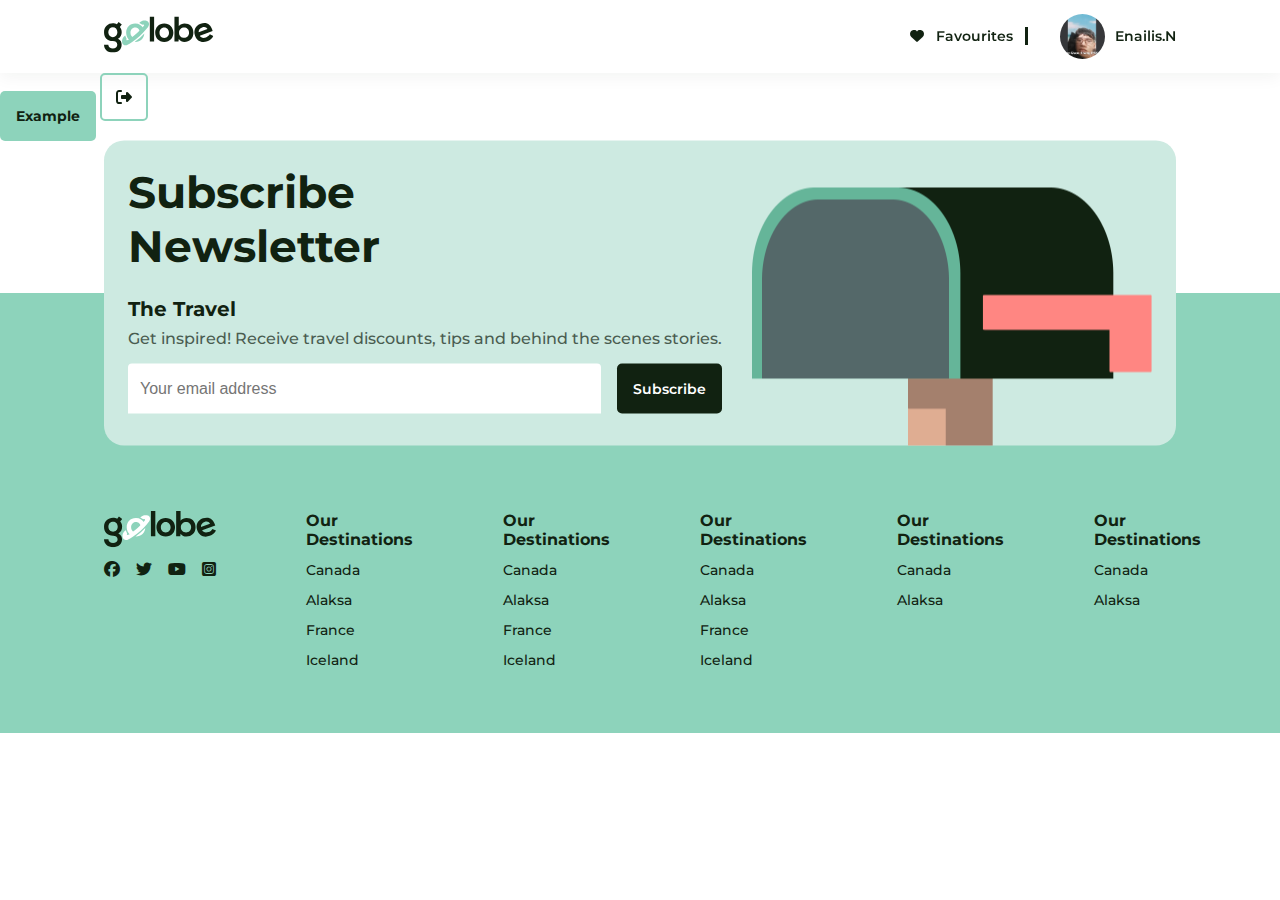
==== index.html @ 3e6125d5 "update" ====
<!DOCTYPE html>
<html lang="en">

<head>
    <meta charset="UTF-8">
    <meta http-equiv="X-UA-Compatible" content="IE=edge">
    <meta name="viewport" content="width=device-width, initial-scale=1.0">
    <title>Home page</title>
    <!-- Link font awesome -->
    <link rel="stylesheet" href="https://cdnjs.cloudflare.com/ajax/libs/font-awesome/6.4.0/css/all.min.css">
    <!-- Link css -->
    <link rel="stylesheet" href="./css/base.css">
    <!-- <link rel="stylesheet" href="./css/"> -->

</head>

<body>
    <div class="main-wrapper">
        <!-- header -->
        <header>
            <div class="logo">
                <img src="./images/header_logo.svg" alt="logo-image" class="logo-img">
            </div>
            <ul class="navbar">
                <!-- <li class="navbar-item"><a href="#" class="item-text">Login</a></li>
                <li class="navbar-item">
                    <a href="#" class="btn bg-dark text-white font-weight-600">Sign up</a>
                </li> -->

                <li class="navbar-item">
                    <a href="#" class="item-text favourite">
                        <i class="fa-solid fa-heart"></i>
                        Favourites
                    </a>
                </li>
                <li class="navbar-item user-section">
                    <img src="./images/khangne.png" alt="User-Avatar" class="user-avatar">
                    <p class="user-name">Enailis.N</p>
                    <div class="card-information bg-white">
                        <div class="user-profile">
                            <img src="./images/khangne.png" alt="user-avatar" class="user-avatar">
                            <div class="user-info">
                                <p class="name text-dark-green font-weight-600">Enailis.N</p>
                                <p class="status text-dark-green font-weight-400">Online</p>
                            </div>
                        </div>
                        <div class="card-btns">
                            <a href="#" class="item-btn text-dark-green font-weight-500">
                                <div class="btn-name">
                                    <i class="fa-solid fa-user"></i>
                                    <span>My account</span>
                                </div>
                                <i class="fa-solid fa-greater-than"></i>
                            </a>
                            <a href="#" class="item-btn text-dark-green font-weight-500">
                                <div class="btn-name">
                                    <i class="fa-solid fa-gear"></i>
                                    <span>Settings</span>
                                </div>
                                <i class="fa-solid fa-greater-than"></i>
                            </a>
                        </div>
                        <div class="card-btns">
                            <a href="#" class="item-btn text-dark-green font-weight-500">
                                <div class="btn-name">
                                    <i class="fa-solid fa-life-ring"></i>
                                    <span>Support</span>
                                </div>
                                <i class="fa-solid fa-greater-than"></i>
                            </a>
                            <a href="#" class="item-btn text-dark-green font-weight-500">
                                <div class="btn-name">
                                    <i class="fa-solid fa-right-from-bracket"></i>
                                    <span>Log out</span>
                                </div>
                                <i class="fa-solid fa-greater-than"></i>
                            </a>
                        </div>
                    </div>
                </li>
            </ul>
        </header>
        <!-- End Header -->

        <!-- Main content -->
        <div class="main-conent">
            <a href="#" class="btn text-dark-green font-weight-700 bg-primary">Example</a>
            <a href="#" class="btn-icon text-dark-green"><i class="fa-solid fa-right-from-bracket"></i></a>
        </div>
    
        <footer class="bg-primary">
            <div class="subsribe-seciton bg-light-green">
                <div class="left-content">
                    <h3 class="title font-weight-700 text-dark-green">Subscribe <br> Newsletter</h3>
                    <p class="sub-title font-weight-700 text-dark-green">The Travel</p>
                    <p class="content font-weight-500 text-dark-green">Get inspired! Receive travel discounts, tips and
                        behind the scenes stories.</p>
                    <div class="subcribe-form">
                        <input type="text" placeholder="Your email address" class="input-box">
                        <a href="#" class="btn bg-dark text-white font-weight-600">Subscribe</a>
                    </div>
                </div>
                <div class="right-content">
                    <img src="./images/footer-mailbox.png" alt="mailbox-img" class="subcribe-img">
                </div>
            </div>

            <div class="footer-content">
                <div class="footer-images">
                    <img src="./images/footer-logo.svg" alt="footer-logo" class="footer-logo">
                    <div class="footer-icons">
                        <a href="#" class="text-dark-green"><i class="fa-brands fa-facebook"></i></a>
                        <a href="#" class="text-dark-green"><i class="fa-brands fa-twitter"></i></a>
                        <a href="#" class="text-dark-green"><i class="fa-brands fa-youtube"></i></a>
                        <a href="#" class="text-dark-green"><i class="fa-brands fa-square-instagram"></i></a>
                    </div>
                </div>
                <ul class="footer-list">
                    <li class="list-title text-dark-green font-weight-700">Our Destinations</li>
                    <li><a href="#" class="text-dark-green font-weight-500">Canada</a></li>
                    <li><a href="#" class="text-dark-green font-weight-500">Alaksa</a></li>
                    <li><a href="#" class="text-dark-green font-weight-500">France</a></li>
                    <li><a href="#" class="text-dark-green font-weight-500">Iceland</a></li>
                </ul>
                <ul class="footer-list">
                    <li class="list-title text-dark-green font-weight-700">Our Destinations</li>
                    <li><a href="#" class="text-dark-green font-weight-500">Canada</a></li>
                    <li><a href="#" class="text-dark-green font-weight-500">Alaksa</a></li>
                    <li><a href="#" class="text-dark-green font-weight-500">France</a></li>
                    <li><a href="#" class="text-dark-green font-weight-500">Iceland</a></li>
                </ul>
                <ul class="footer-list">
                    <li class="list-title text-dark-green font-weight-700">Our Destinations</li>
                    <li><a href="#" class="text-dark-green font-weight-500">Canada</a></li>
                    <li><a href="#" class="text-dark-green font-weight-500">Alaksa</a></li>
                    <li><a href="#" class="text-dark-green font-weight-500">France</a></li>
                    <li><a href="#" class="text-dark-green font-weight-500">Iceland</a></li>
                </ul>
                <ul class="footer-list">
                    <li class="list-title text-dark-green font-weight-700">Our Destinations</li>
                    <li><a href="#" class="text-dark-green font-weight-500">Canada</a></li>
                    <li><a href="#" class="text-dark-green font-weight-500">Alaksa</a></li>
                </ul>
                <ul class="footer-list">
                    <li class="list-title text-dark-green font-weight-700">Our Destinations</li>
                    <li><a href="#" class="text-dark-green font-weight-500">Canada</a></li>
                    <li><a href="#" class="text-dark-green font-weight-500">Alaksa</a></li>
                </ul>
            </div>
        </footer>
    </div>
</body>

</html>
---- css/base.css ----
@import url('https://fonts.googleapis.com/css2?family=Montserrat:wght@400;500;600;700&display=swap');

:root {
    --dark-green: #112211;
    --black-color: #000000;
    --primary-color: #8DD3BB;
    --light-green: #CDEAE1;
    --white-color: #ffffff;
    --dark-color: #1C1B1F;

}

* {
    margin: 0;
    padding: 0;
    box-sizing: inherit;
    text-decoration: none;
    list-style: none;
}

html {
    font-family: 'Montserrat', sans-serif;
    box-sizing: border-box;
    scroll-behavior: smooth;
}

.text-white {
    color: var(--white-color) !important;
}

.text-dark-green {
    color: var(--dark-green) !important;
}

.text-black {
    color: var(--black-color) !important;
}

.font-weight-700 {
    font-weight: 700;
}

.font-weight-600 {
    font-weight: 600;
}

.font-weight-500 {
    font-weight: 500;
}

.font-weight-400 {
    font-weight: 400;
}

.bg-primary {
    background-color: var(--primary-color);
}

.bg-dark {
    background-color: var(--dark-green);
}

.bg-white {
    background-color: var(--white-color);
}

.bg-light-green {
    background-color: var(--light-green);
}

.btn {
    padding: 16px 16px;
    border-radius: 5px;
    display: inline-block;
    font-size: 14px;
}

.btn-icon {
    display: inline-block;
    width: 48px;
    height: 48px;
    position: relative;
    border: 2px solid var(--primary-color);
    border-radius: 5px;
}

.btn-icon > i {
    position: absolute;
    top: 50%;
    left: 50%;
    transform: translate(-50%, -50%);
}

.btn-icon:hover,
.btn:hover {
    opacity: 0.6;
    cursor: pointer;
}


/* nhớ xóa cái này */
.main-conent {
    margin-top: 73px;
}




/* header */
header {
    position: fixed;
    top: 0;
    left: 0;
    right: 0;
    padding: 0px 104px;
    display: flex;
    flex-direction: row;
    justify-content: space-between;
    align-items: center;
    box-shadow: 0px 4px 16px rgba(17, 34, 17, 0.05);
    background-color: var(--white-color);
}

header .logo-img {
    width: 110px;
    padding: 16px 0;
}

header .navbar {
    display: flex;
    flex-direction: row;
    align-self: stretch;
    align-items: center;
    gap: 32px;
}

header .navbar .navbar-item {
    align-self: stretch;
    display: flex;
    align-items: center;
    cursor: pointer;
}

header .navbar .navbar-item .user-name,
header .navbar .navbar-item .item-text {
    font-size: 14px;
    font-weight: 600;
    color: var(--dark-green);
    display: block;
}

header .navbar .navbar-item .user-name,
header .navbar .navbar-item .item-text {
    position: relative;
}

header .navbar .user-section .user-name::after,
header .navbar-item .item-text::after {
    content: "";
    display: block;
    position: absolute;
    top: 250%;
    left: 0;
    width: 0;
    height: 3px;
    background-color: var(--primary-color);
    transition: all 0.3s;
}

header .user-section:hover .user-name::after,
header .navbar-item:hover .item-text::after {
    width: 100%;
}

header .navbar-item .favourite>i {
    font-size: 14px;
    margin-right: 8px;
}

header .navbar-item .favourite {
    border-right: 3px solid var(--dark-green);
    padding-right: 12px;
}

header .navbar .user-section {
    display: flex;
    align-items: center;
    position: relative;
}

header .navbar-item .user-avatar {
    width: 45px;
    height: 45px;
    border-radius: 50%;
    object-fit: cover;
    display: inline-block;
    margin-right: 10px;
}

header .navbar .user-section:hover .card-information {
    visibility: visible;
    top: 74px;
}

header .navbar .user-section .card-information {
    padding: 32px;
    position: absolute;
    top: 83px;
    left: -200px;
    box-shadow: 10px 10px 10px rgba(0, 0, 0, 0.1);
    border-radius: 12px;
    width: 329px;
    transition: all 0.3s;
    visibility: hidden;
}

header .navbar .card-information .user-profile {
    display: flex;
    flex-direction: row;
    align-items: center;
    gap: 16px;
}

.navbar .card-information .user-profile .user-avatar {
    width: 64px;
    height: 64px;
    border-radius: 50%;
}

.navbar .card-information .user-profile .user-info .name {
    font-size: 16px;
}

.navbar .card-information .user-profile .user-info .status {
    font-size: 14px;
    margin-top: 4px;
    opacity: 0.75;
}

header .navbar .card-information .card-btns {
    border-top: 0.5px solid #ddd;
    display: flex;
    flex-direction: column;
    padding-top: 24px;
    margin-top: 24px;
}

header .navbar .card-information .card-btns .item-btn {
    font-size: 14px;
    display: flex;
    flex-direction: row;
    justify-content: space-between;
    align-items: center;
    gap: 20px;
}

.navbar .card-information .card-btns .item-btn:hover {
    color: var(--primary-color) !important;
}

.navbar .card-information .card-btns .item-btn:hover>i {
    transform: translateX(3px);
}

.navbar .card-information .card-btns .item-btn .btn-name {
    display: flex;
    gap: 8px;
    align-items: center;
}

.navbar .card-information .card-btns .item-btn:not(:first-child) {
    margin-top: 20px;
}


/* footer */
footer {
    padding: 218px 104px 64px;
    position: relative;
    margin-top: 152px;
}

footer .subsribe-seciton {
    position: absolute;
    display: flex;
    flex-direction: row;
    height: 305px;
    border-radius: 20px;
    padding: 0 24px;
    justify-content: space-between;
    width: calc(100% - 208px);
    top: 0;
    transform: translateY(-50%);
}

footer .subsribe-seciton .left-content {
    padding: 24px 0;
}

footer .subsribe-seciton .left-content .title {
    font-size: 44px;
}

footer .subsribe-seciton .left-content .sub-title {
    font-size: 20px;
    margin-top: 24px;
    margin-bottom: 8px;
}

footer .subsribe-seciton .left-content .content {
    font-size: 16px;
    opacity: 0.7;
    margin-bottom: 16px;
}

footer .subsribe-seciton .subcribe-form {
    display: flex;
    flex-direction: row;
    gap: 16px;
}

footer .subsribe-seciton .subcribe-form .input-box {
    padding: 8px 12px;
    font-size: 16px;
    color: var(--dark-color);
    width: 100%;
    border: none;
    border-radius: 4px 4px 0px 0px;
}

footer .subsribe-seciton .subcribe-form .input-box:focus {
    outline: 3px solid var(--primary-color);
}

footer .subsribe-seciton .subcribe-img {
    width: 400px;
}

footer .footer-content {
    display: flex;
    flex-direction: row;
    gap: 90px;
}

footer .footer-content .footer-logo {
    width: 100%;
}

footer .footer-content .footer-icons {
    display: flex;
    margin-top: 8px;
    gap: 16px;
    cursor: pointer;
}

footer .footer-content .footer-list .title {
    font-size: 16px;
    margin-bottom: 16px;
}

footer .footer-content .footer-list li:not(:first-child) {
    font-size: 14px;
    margin-top: 12px;
}

footer .footer-content .footer-list li a:hover {
    text-decoration: underline;
}
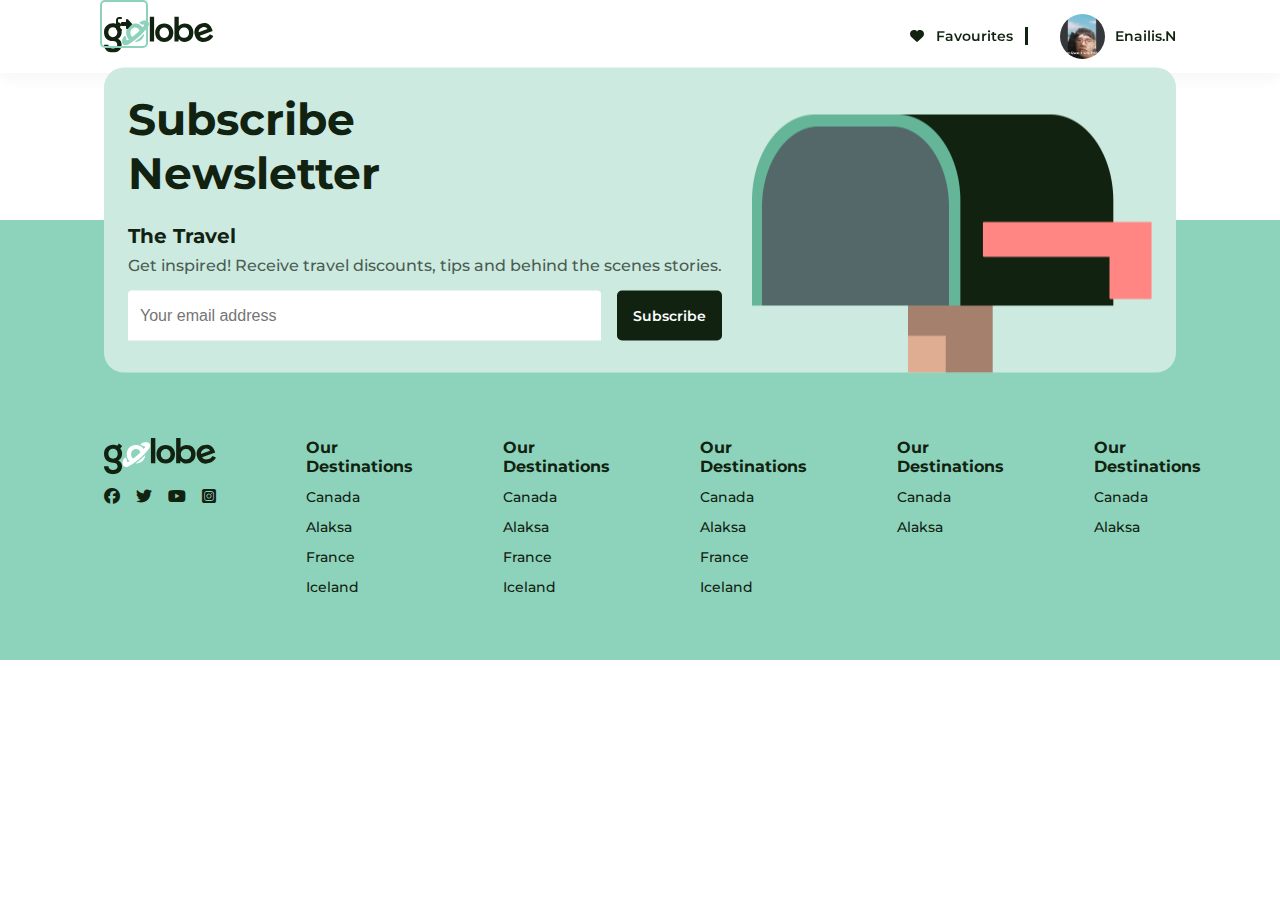
==== commit 7c234227: "Update index.html" ====
--- a/index.html
+++ b/index.html
@@ -83,7 +83,7 @@
         <!-- End Header -->
 
         <!-- Main content -->
-        <div class="main-conent">
+        <div class="main-content">
             <a href="#" class="btn text-dark-green font-weight-700 bg-primary">Example</a>
             <a href="#" class="btn-icon text-dark-green"><i class="fa-solid fa-right-from-bracket"></i></a>
         </div>
@@ -151,4 +151,4 @@
     </div>
 </body>
 
-</html>+</html>
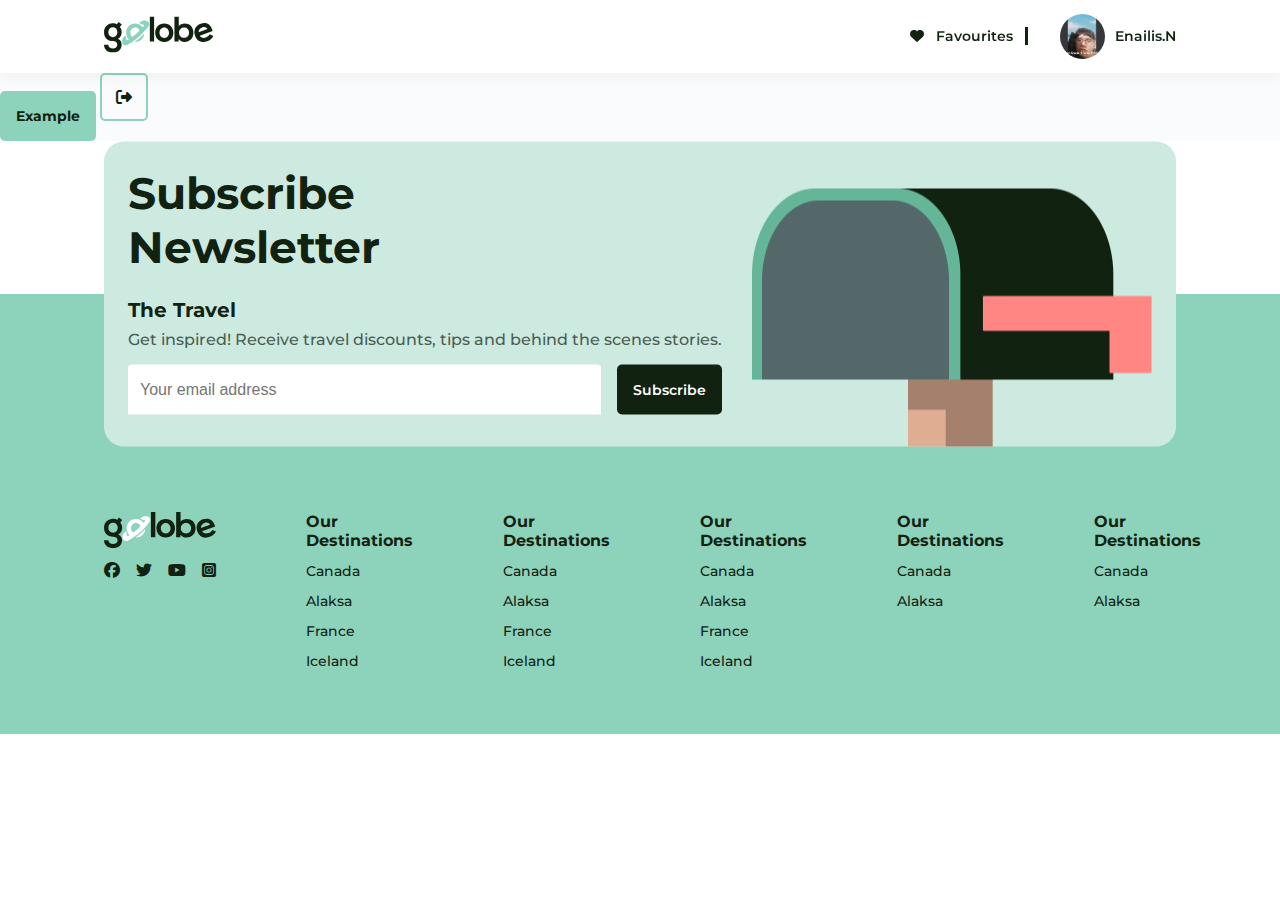
==== commit c2ff0773: "upfate color" ====
--- a/index.html
+++ b/index.html
@@ -83,7 +83,7 @@
         <!-- End Header -->
 
         <!-- Main content -->
-        <div class="main-content">
+        <div class="main-content bg-main">
             <a href="#" class="btn text-dark-green font-weight-700 bg-primary">Example</a>
             <a href="#" class="btn-icon text-dark-green"><i class="fa-solid fa-right-from-bracket"></i></a>
         </div>
--- a/css/base.css
+++ b/css/base.css
@@ -7,7 +7,7 @@
     --light-green: #CDEAE1;
     --white-color: #ffffff;
     --dark-color: #1C1B1F;
-
+    --light-color:#FAFBFC;
 }
 
 * {
@@ -66,6 +66,10 @@
 
 .bg-light-green {
     background-color: var(--light-green);
+}
+
+.bg-main {
+    background-color: var(--light-color);
 }
 
 .btn {
@@ -99,7 +103,7 @@
 
 
 /* nhớ xóa cái này */
-.main-conent {
+.main-content {
     margin-top: 73px;
 }
 
@@ -119,6 +123,7 @@
     align-items: center;
     box-shadow: 0px 4px 16px rgba(17, 34, 17, 0.05);
     background-color: var(--white-color);
+    z-index:9;
 }
 
 header .logo-img {
@@ -277,7 +282,7 @@
 footer {
     padding: 218px 104px 64px;
     position: relative;
-    margin-top: 152px;
+    margin-top: 153px;
 }
 
 footer .subsribe-seciton {
@@ -365,4 +370,4 @@
 
 footer .footer-content .footer-list li a:hover {
     text-decoration: underline;
-}+}
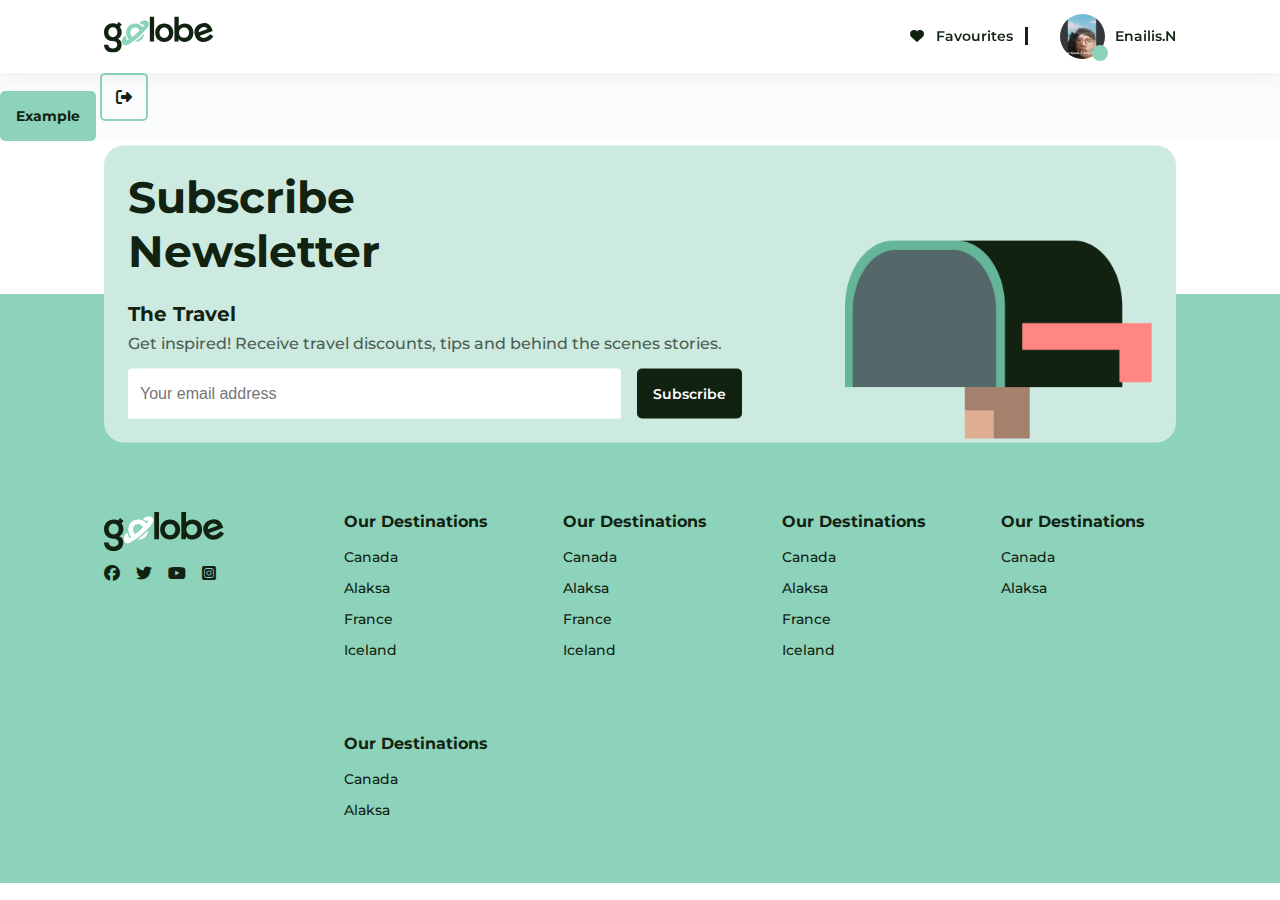
==== commit fea13580: "update header & footer" ====
--- a/index.html
+++ b/index.html
@@ -34,6 +34,7 @@
                     </a>
                 </li>
                 <li class="navbar-item user-section">
+                    <div class="active-status"></div>
                     <img src="./images/khangne.png" alt="User-Avatar" class="user-avatar">
                     <p class="user-name">Enailis.N</p>
                     <div class="card-information bg-white">
@@ -79,6 +80,53 @@
                     </div>
                 </li>
             </ul>
+            <div class="icon-menu">
+                <i class="fa-solid fa-bars"></i>
+            </div>
+            <div class="menu-mobile">
+                <div class="content-wrapper bg-main">
+                    <div class="user-profile">
+                        <div class="user-status"></div>
+                        <img src="./images/khangne.png" alt="user-avatar" class="user-avatar">
+                        <div class="user-info">
+                            <p class="name text-dark-green font-weight-600">Enailis.N</p>
+                            <p class="status text-dark-green font-weight-400">Online</p>
+                        </div>
+                    </div>
+                    <div class="card-btns">
+                        <a href="#" class="item-btn text-dark-green font-weight-500">
+                            <div class="btn-name">
+                                <i class="fa-solid fa-user"></i>
+                                <span>My account</span>
+                            </div>
+                            <i class="fa-solid fa-greater-than"></i>
+                        </a>
+                        <a href="#" class="item-btn text-dark-green font-weight-500">
+                            <div class="btn-name">
+                                <i class="fa-solid fa-gear"></i>
+                                <span>Settings</span>
+                            </div>
+                            <i class="fa-solid fa-greater-than"></i>
+                        </a>
+                    </div>
+                    <div class="card-btns">
+                        <a href="#" class="item-btn text-dark-green font-weight-500">
+                            <div class="btn-name">
+                                <i class="fa-solid fa-life-ring"></i>
+                                <span>Support</span>
+                            </div>
+                            <i class="fa-solid fa-greater-than"></i>
+                        </a>
+                        <a href="#" class="item-btn text-dark-green font-weight-500">
+                            <div class="btn-name">
+                                <i class="fa-solid fa-right-from-bracket"></i>
+                                <span>Log out</span>
+                            </div>
+                            <i class="fa-solid fa-greater-than"></i>
+                        </a>
+                    </div>
+                </div>
+            </div>
         </header>
         <!-- End Header -->
 
@@ -115,40 +163,43 @@
                         <a href="#" class="text-dark-green"><i class="fa-brands fa-square-instagram"></i></a>
                     </div>
                 </div>
-                <ul class="footer-list">
-                    <li class="list-title text-dark-green font-weight-700">Our Destinations</li>
-                    <li><a href="#" class="text-dark-green font-weight-500">Canada</a></li>
-                    <li><a href="#" class="text-dark-green font-weight-500">Alaksa</a></li>
-                    <li><a href="#" class="text-dark-green font-weight-500">France</a></li>
-                    <li><a href="#" class="text-dark-green font-weight-500">Iceland</a></li>
-                </ul>
-                <ul class="footer-list">
-                    <li class="list-title text-dark-green font-weight-700">Our Destinations</li>
-                    <li><a href="#" class="text-dark-green font-weight-500">Canada</a></li>
-                    <li><a href="#" class="text-dark-green font-weight-500">Alaksa</a></li>
-                    <li><a href="#" class="text-dark-green font-weight-500">France</a></li>
-                    <li><a href="#" class="text-dark-green font-weight-500">Iceland</a></li>
-                </ul>
-                <ul class="footer-list">
-                    <li class="list-title text-dark-green font-weight-700">Our Destinations</li>
-                    <li><a href="#" class="text-dark-green font-weight-500">Canada</a></li>
-                    <li><a href="#" class="text-dark-green font-weight-500">Alaksa</a></li>
-                    <li><a href="#" class="text-dark-green font-weight-500">France</a></li>
-                    <li><a href="#" class="text-dark-green font-weight-500">Iceland</a></li>
-                </ul>
-                <ul class="footer-list">
-                    <li class="list-title text-dark-green font-weight-700">Our Destinations</li>
-                    <li><a href="#" class="text-dark-green font-weight-500">Canada</a></li>
-                    <li><a href="#" class="text-dark-green font-weight-500">Alaksa</a></li>
-                </ul>
-                <ul class="footer-list">
-                    <li class="list-title text-dark-green font-weight-700">Our Destinations</li>
-                    <li><a href="#" class="text-dark-green font-weight-500">Canada</a></li>
-                    <li><a href="#" class="text-dark-green font-weight-500">Alaksa</a></li>
-                </ul>
+                <div class="footer-link">
+                    <ul class="footer-list">
+                        <li class="list-title text-dark-green font-weight-700">Our Destinations</li>
+                        <li><a href="#" class="text-dark-green font-weight-500">Canada</a></li>
+                        <li><a href="#" class="text-dark-green font-weight-500">Alaksa</a></li>
+                        <li><a href="#" class="text-dark-green font-weight-500">France</a></li>
+                        <li><a href="#" class="text-dark-green font-weight-500">Iceland</a></li>
+                    </ul>
+                    <ul class="footer-list">
+                        <li class="list-title text-dark-green font-weight-700">Our Destinations</li>
+                        <li><a href="#" class="text-dark-green font-weight-500">Canada</a></li>
+                        <li><a href="#" class="text-dark-green font-weight-500">Alaksa</a></li>
+                        <li><a href="#" class="text-dark-green font-weight-500">France</a></li>
+                        <li><a href="#" class="text-dark-green font-weight-500">Iceland</a></li>
+                    </ul>
+                    <ul class="footer-list">
+                        <li class="list-title text-dark-green font-weight-700">Our Destinations</li>
+                        <li><a href="#" class="text-dark-green font-weight-500">Canada</a></li>
+                        <li><a href="#" class="text-dark-green font-weight-500">Alaksa</a></li>
+                        <li><a href="#" class="text-dark-green font-weight-500">France</a></li>
+                        <li><a href="#" class="text-dark-green font-weight-500">Iceland</a></li>
+                    </ul>
+                    <ul class="footer-list">
+                        <li class="list-title text-dark-green font-weight-700">Our Destinations</li>
+                        <li><a href="#" class="text-dark-green font-weight-500">Canada</a></li>
+                        <li><a href="#" class="text-dark-green font-weight-500">Alaksa</a></li>
+                    </ul>
+                    <ul class="footer-list">
+                        <li class="list-title text-dark-green font-weight-700">Our Destinations</li>
+                        <li><a href="#" class="text-dark-green font-weight-500">Canada</a></li>
+                        <li><a href="#" class="text-dark-green font-weight-500">Alaksa</a></li>
+                    </ul>
+                </div>
             </div>
         </footer>
     </div>
+
+    <script src="./js/main.js"></script>
 </body>
-
 </html>
--- a/css/base.css
+++ b/css/base.css
@@ -1,4 +1,6 @@
 @import url('https://fonts.googleapis.com/css2?family=Montserrat:wght@400;500;600;700&display=swap');
+@import url(./header.css);
+@import url(./footer.css);
 
 :root {
     --dark-green: #112211;
@@ -77,6 +79,7 @@
     border-radius: 5px;
     display: inline-block;
     font-size: 14px;
+    text-align: center;
 }
 
 .btn-icon {
@@ -106,268 +109,3 @@
 .main-content {
     margin-top: 73px;
 }
-
-
-
-
-/* header */
-header {
-    position: fixed;
-    top: 0;
-    left: 0;
-    right: 0;
-    padding: 0px 104px;
-    display: flex;
-    flex-direction: row;
-    justify-content: space-between;
-    align-items: center;
-    box-shadow: 0px 4px 16px rgba(17, 34, 17, 0.05);
-    background-color: var(--white-color);
-    z-index:9;
-}
-
-header .logo-img {
-    width: 110px;
-    padding: 16px 0;
-}
-
-header .navbar {
-    display: flex;
-    flex-direction: row;
-    align-self: stretch;
-    align-items: center;
-    gap: 32px;
-}
-
-header .navbar .navbar-item {
-    align-self: stretch;
-    display: flex;
-    align-items: center;
-    cursor: pointer;
-}
-
-header .navbar .navbar-item .user-name,
-header .navbar .navbar-item .item-text {
-    font-size: 14px;
-    font-weight: 600;
-    color: var(--dark-green);
-    display: block;
-}
-
-header .navbar .navbar-item .user-name,
-header .navbar .navbar-item .item-text {
-    position: relative;
-}
-
-header .navbar .user-section .user-name::after,
-header .navbar-item .item-text::after {
-    content: "";
-    display: block;
-    position: absolute;
-    top: 250%;
-    left: 0;
-    width: 0;
-    height: 3px;
-    background-color: var(--primary-color);
-    transition: all 0.3s;
-}
-
-header .user-section:hover .user-name::after,
-header .navbar-item:hover .item-text::after {
-    width: 100%;
-}
-
-header .navbar-item .favourite>i {
-    font-size: 14px;
-    margin-right: 8px;
-}
-
-header .navbar-item .favourite {
-    border-right: 3px solid var(--dark-green);
-    padding-right: 12px;
-}
-
-header .navbar .user-section {
-    display: flex;
-    align-items: center;
-    position: relative;
-}
-
-header .navbar-item .user-avatar {
-    width: 45px;
-    height: 45px;
-    border-radius: 50%;
-    object-fit: cover;
-    display: inline-block;
-    margin-right: 10px;
-}
-
-header .navbar .user-section:hover .card-information {
-    visibility: visible;
-    top: 74px;
-}
-
-header .navbar .user-section .card-information {
-    padding: 32px;
-    position: absolute;
-    top: 83px;
-    left: -200px;
-    box-shadow: 10px 10px 10px rgba(0, 0, 0, 0.1);
-    border-radius: 12px;
-    width: 329px;
-    transition: all 0.3s;
-    visibility: hidden;
-}
-
-header .navbar .card-information .user-profile {
-    display: flex;
-    flex-direction: row;
-    align-items: center;
-    gap: 16px;
-}
-
-.navbar .card-information .user-profile .user-avatar {
-    width: 64px;
-    height: 64px;
-    border-radius: 50%;
-}
-
-.navbar .card-information .user-profile .user-info .name {
-    font-size: 16px;
-}
-
-.navbar .card-information .user-profile .user-info .status {
-    font-size: 14px;
-    margin-top: 4px;
-    opacity: 0.75;
-}
-
-header .navbar .card-information .card-btns {
-    border-top: 0.5px solid #ddd;
-    display: flex;
-    flex-direction: column;
-    padding-top: 24px;
-    margin-top: 24px;
-}
-
-header .navbar .card-information .card-btns .item-btn {
-    font-size: 14px;
-    display: flex;
-    flex-direction: row;
-    justify-content: space-between;
-    align-items: center;
-    gap: 20px;
-}
-
-.navbar .card-information .card-btns .item-btn:hover {
-    color: var(--primary-color) !important;
-}
-
-.navbar .card-information .card-btns .item-btn:hover>i {
-    transform: translateX(3px);
-}
-
-.navbar .card-information .card-btns .item-btn .btn-name {
-    display: flex;
-    gap: 8px;
-    align-items: center;
-}
-
-.navbar .card-information .card-btns .item-btn:not(:first-child) {
-    margin-top: 20px;
-}
-
-
-/* footer */
-footer {
-    padding: 218px 104px 64px;
-    position: relative;
-    margin-top: 153px;
-}
-
-footer .subsribe-seciton {
-    position: absolute;
-    display: flex;
-    flex-direction: row;
-    height: 305px;
-    border-radius: 20px;
-    padding: 0 24px;
-    justify-content: space-between;
-    width: calc(100% - 208px);
-    top: 0;
-    transform: translateY(-50%);
-}
-
-footer .subsribe-seciton .left-content {
-    padding: 24px 0;
-}
-
-footer .subsribe-seciton .left-content .title {
-    font-size: 44px;
-}
-
-footer .subsribe-seciton .left-content .sub-title {
-    font-size: 20px;
-    margin-top: 24px;
-    margin-bottom: 8px;
-}
-
-footer .subsribe-seciton .left-content .content {
-    font-size: 16px;
-    opacity: 0.7;
-    margin-bottom: 16px;
-}
-
-footer .subsribe-seciton .subcribe-form {
-    display: flex;
-    flex-direction: row;
-    gap: 16px;
-}
-
-footer .subsribe-seciton .subcribe-form .input-box {
-    padding: 8px 12px;
-    font-size: 16px;
-    color: var(--dark-color);
-    width: 100%;
-    border: none;
-    border-radius: 4px 4px 0px 0px;
-}
-
-footer .subsribe-seciton .subcribe-form .input-box:focus {
-    outline: 3px solid var(--primary-color);
-}
-
-footer .subsribe-seciton .subcribe-img {
-    width: 400px;
-}
-
-footer .footer-content {
-    display: flex;
-    flex-direction: row;
-    gap: 90px;
-}
-
-footer .footer-content .footer-logo {
-    width: 100%;
-}
-
-footer .footer-content .footer-icons {
-    display: flex;
-    margin-top: 8px;
-    gap: 16px;
-    cursor: pointer;
-}
-
-footer .footer-content .footer-list .title {
-    font-size: 16px;
-    margin-bottom: 16px;
-}
-
-footer .footer-content .footer-list li:not(:first-child) {
-    font-size: 14px;
-    margin-top: 12px;
-}
-
-footer .footer-content .footer-list li a:hover {
-    text-decoration: underline;
-}
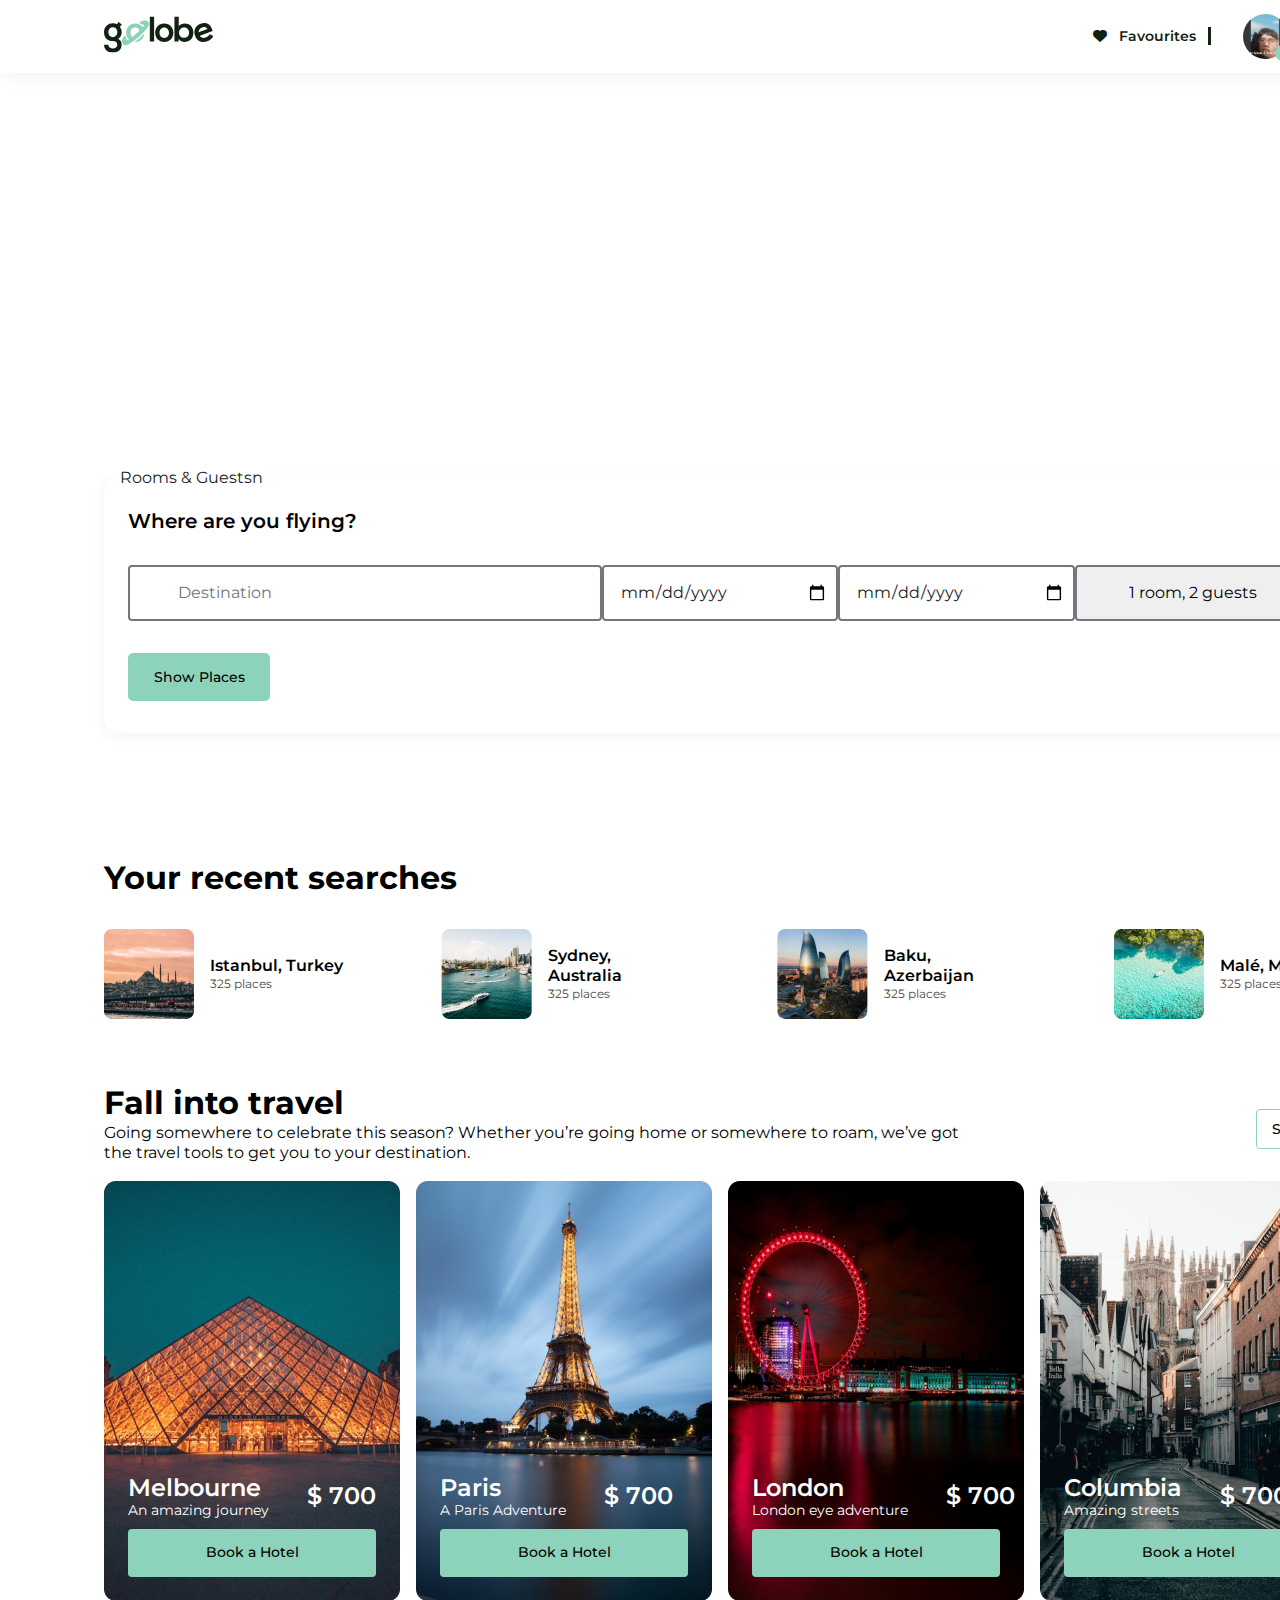
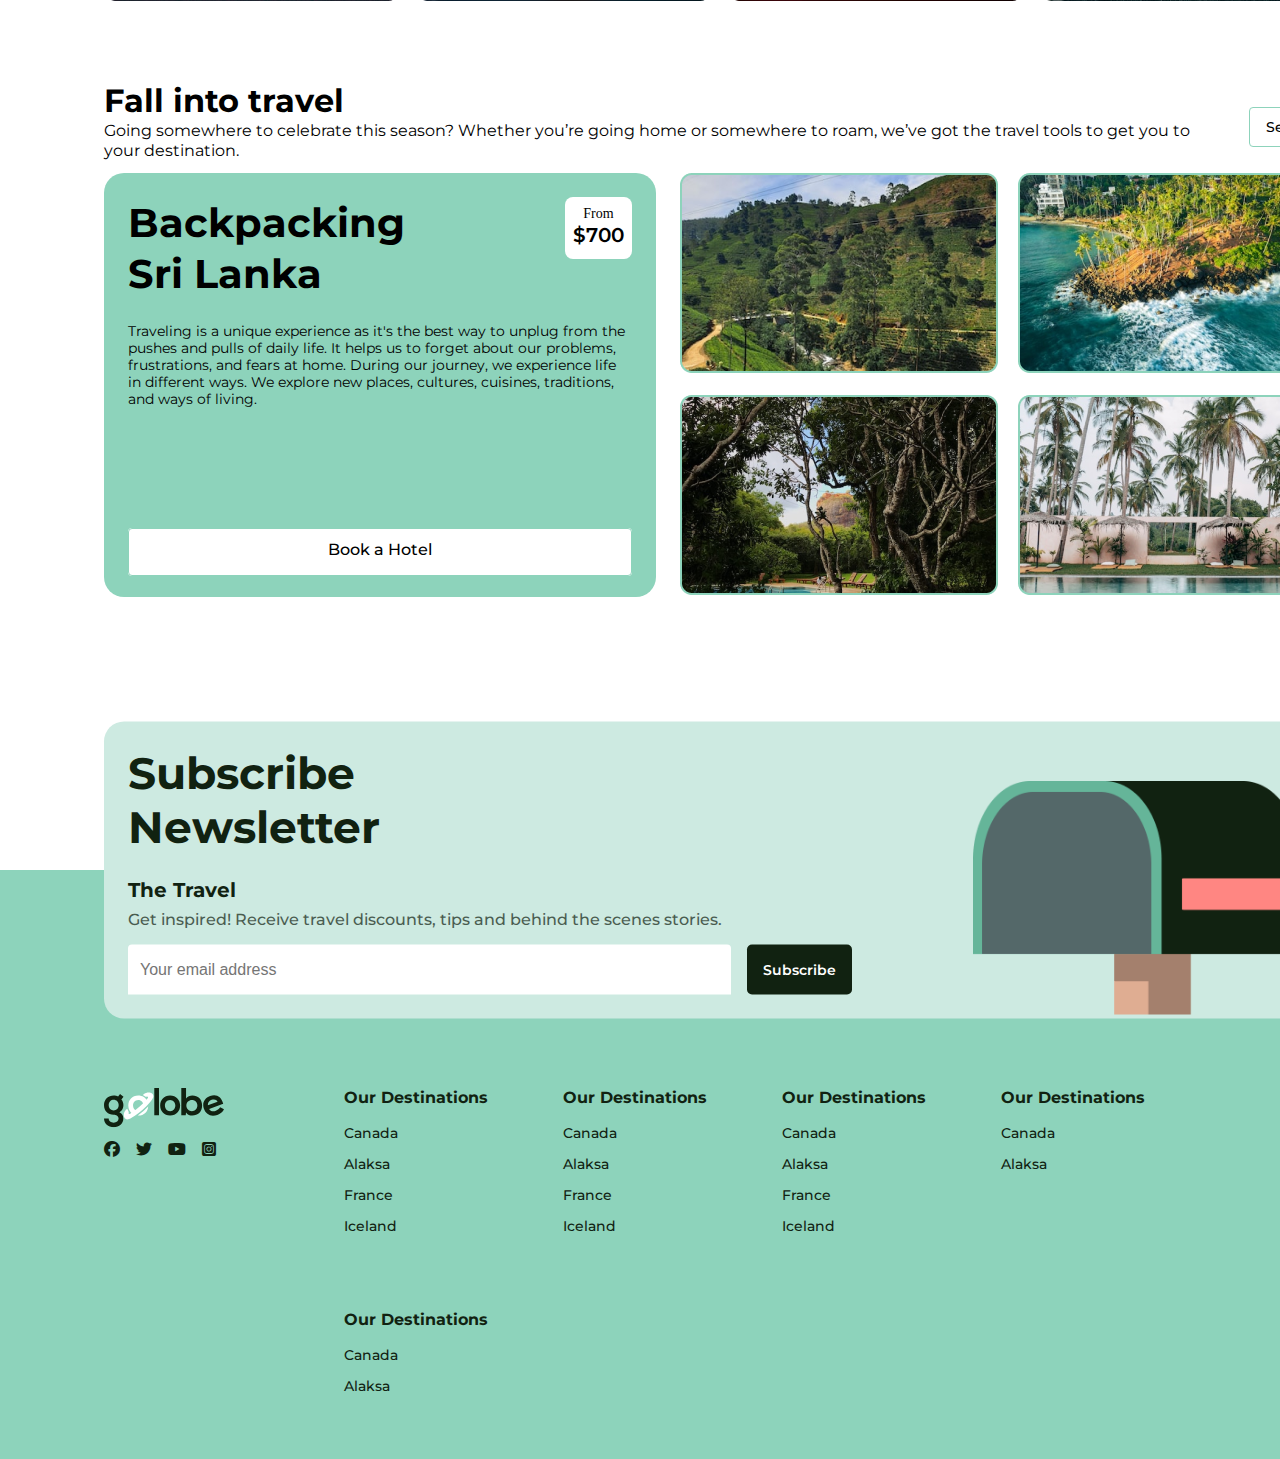
==== commit 04433238: "push_nhe" ====
--- a/index.html
+++ b/index.html
@@ -10,6 +10,7 @@
     <link rel="stylesheet" href="https://cdnjs.cloudflare.com/ajax/libs/font-awesome/6.4.0/css/all.min.css">
     <!-- Link css -->
     <link rel="stylesheet" href="./css/base.css">
+    <link rel="stylesheet" href="./css/home.css">
     <!-- <link rel="stylesheet" href="./css/"> -->
 
 </head>
@@ -22,10 +23,6 @@
                 <img src="./images/header_logo.svg" alt="logo-image" class="logo-img">
             </div>
             <ul class="navbar">
-                <!-- <li class="navbar-item"><a href="#" class="item-text">Login</a></li>
-                <li class="navbar-item">
-                    <a href="#" class="btn bg-dark text-white font-weight-600">Sign up</a>
-                </li> -->
 
                 <li class="navbar-item">
                     <a href="#" class="item-text favourite">
@@ -131,11 +128,213 @@
         <!-- End Header -->
 
         <!-- Main content -->
-        <div class="main-content bg-main">
-            <a href="#" class="btn text-dark-green font-weight-700 bg-primary">Example</a>
-            <a href="#" class="btn-icon text-dark-green"><i class="fa-solid fa-right-from-bracket"></i></a>
+        <div class="home-title">
+            <div class="title-text">
+                <h1 class="font-weight-700 text-white">Make your travel whishlist, we’ll do the rest</h1>
+                <p class="font-weight-500 text-white">Special offers to suit your plan</p>
+            </div>
         </div>
-    
+
+        <div class="main-content ">
+            <div class="search-bar bg-white">
+                <h1 class="font-weight-600 text-black">Where are you flying? </h1>
+                <div class="input-input">
+                    <div class="input-field">
+                        <input type="text" class="input-box font-weight-400 text-dark" placeholder="Destination">
+                        <label for=" " class="input-label font-weight-400 text-dark">Enter Destination</label>
+                        <!-- <i class="fa-solid fa-cart-flatbed input-icon"></i> -->
+                    </div>
+                    <div class="input-field">
+                        <input type="date" class="input-box font-weight-400 text-dark">
+                        <label for=" " class="input-label font-weight-400 text-dark">Check in</label>
+                    </div>
+                    <div class="input-field">
+                        <input type="date" class="input-box font-weight-400 text-dark">
+                        <label for=" " class="input-label font-weight-400 text-dark">Check out</label>
+                    </div>
+                    <div class="input-field">
+                        <!-- <input type="text" class="input-box font-weight-400 text-dark"> -->
+                        <select name="rooms" id="id" class="input-box">
+                            <option value="1" class="text-dark font-weight-400">1 room, 2 guests</option>
+                            <option value="1" class="text-dark font-weight-400">1 room, 2 guests</option>
+                            <option value="1" class="text-dark font-weight-400">1 room, 2 guests</option>
+                        </select>
+                        <label for=" " class="input-label font-weight-400 text-dark">Rooms & Guests</label>
+                        <!-- <i class="fa-solid fa-user input-icon"></i> -->
+                    </div>
+                </div>
+                <div class="search-btn">
+                    <a href="#" class="btn-icon bg-primary">
+                        <!-- <i class="fa-solid fa-building text-dark font-weight-500"></i> -->
+                        <p class="font-weight-500 text-black">Show Places</p>
+                    </a>
+                </div>
+            </div>
+
+            <div class="recent-searches">
+                <h1 class="font-weight-700 text-black">Your recent searches</h1>
+                <div class="list-city">
+                    <div class="city-group">
+                        <img src="./images/Istanbul.png" alt="Istanbul">
+                        <div class="city-name">
+                            <h1 class="font-weight-600 text-black">Istanbul, Turkey</h1>
+                            <p class="text-black font-weight-400">325 places</p>
+                        </div>
+                    </div>
+                    <div class="city-group">
+                        <img src="./images/Sydney.png" alt="Sydney">
+                        <div class="city-name">
+                            <h1 class="font-weight-600 text-black">Sydney, Australia</h1>
+                            <p class="text-black font-weight-400">325 places</p>
+                        </div>
+                    </div>
+                    <div class="city-group">
+                        <img src="./images/Baku.png" alt="Baku">
+                        <div class="city-name">
+                            <h1 class="font-weight-600 text-black">Baku, Azerbaijan</h1>
+                            <p class="text-black font-weight-400">325 places</p>
+                        </div>
+                    </div>
+                    <div class="city-group">
+                        <img src="./images/Malé.png" alt="Male">
+                        <div class="city-name">
+                            <h1 class="font-weight-600 text-black">Malé, Maldives</h1>
+                            <p class="text-black font-weight-400">325 places</p>
+                        </div>
+                    </div>
+                </div>
+            </div>
+
+            <div class="famous-place">
+                <div class="h-famous-place">
+                    <div class="hfp-title">
+                        <h1 class="font-weight-700 text-black">Fall into travel</h1>
+                        <p class="font-weight-400 text-black">Going somewhere to celebrate this season? 
+                            Whether you’re going home or somewhere to roam, 
+                            we’ve got the travel tools to get you to your destination.</p>
+                    </div>
+                    <div class="see-all-btn">
+                        <a href="#" class="btn-icon">
+                            <p class="font-weight-500 text-black">See All </p>
+                        </a>
+                    </div>
+                </div>
+                <div class="f-famous-place">
+                    <div class="ffp-card">
+                        <div class="melbourne">
+                            <div class="card-text">
+                                <div class="card-title">
+                                    <h1 class="font-weight-600 text-white">Melbourne</h1>
+                                    <p class="font-weight-400 text-white">An amazing journey</p>
+                                </div>
+                                <div class="card-cost">
+                                    <h1 class="font-weight-600 text-white">$ 700</h1>
+                                </div>
+                            </div>
+                            <div class="booking-btn">
+                                <a href="#" class="booking-btn-icon">
+                                    <p class="font-weight-500 text-black">Book a Hotel</p>
+                                </a>
+                            </div>
+                        </div>
+
+                        <div class="paris">
+                            <div class="card-text">
+                                <div class="card-title">
+                                    <h1 class="font-weight-600 text-white">Paris</h1>
+                                    <p class="font-weight-400 text-white">A Paris Adventure</p>
+                                </div>
+                                <div class="card-cost">
+                                    <h1 class="font-weight-600 text-white">$ 700</h1>
+                                </div>
+                            </div>
+                            <div class="booking-btn">
+                                <a href="#" class="">
+                                    <p class="font-weight-500 text-black">Book a Hotel</p>
+                                </a>
+                            </div>
+                        </div>
+
+                        <div class="london">
+                            <div class="card-text">
+                                <div class="card-title">
+                                    <h1 class="font-weight-600 text-white">London</h1>
+                                    <p class="font-weight-400 text-white">London eye adventure</p>
+                                </div>
+                                <div class="card-cost">
+                                    <h1 class="font-weight-600 text-white">$ 700</h1>
+                                </div>
+                            </div>
+                            <div class="booking-btn">
+                                <a href="#" class="">
+                                    <p class="font-weight-500 text-black">Book a Hotel</p>
+                                </a>
+                            </div>
+                        </div>
+
+                        <div class="columbia">
+                            <div class="card-text">
+                                <div class="card-title">
+                                    <h1 class="font-weight-600 text-white">Columbia</h1>
+                                    <p class="font-weight-400 text-white">Amazing streets</p>
+                                </div>
+                                <div class="card-cost">
+                                    <h1 class="font-weight-600 text-white">$ 700</h1>
+                                </div>
+                            </div>
+                            <div class="booking-btn">
+                                <a href="#" class="">
+                                    <p class="font-weight-500 text-black">Book a Hotel</p>
+                                </a>
+                            </div>
+                        </div>
+                    </div>
+                </div>
+            </div>
+
+            <div class="fall-into-travel">
+                <div class="h-fall-into-travel">
+                    <div class="hfit-title">
+                        <h1 class="font-weight-700 text-black">Fall into travel</h1>
+                        <p class="font-weight-400 text-black">Going somewhere to celebrate this season? 
+                            Whether you’re going home or somewhere to roam, 
+                            we’ve got the travel tools to get you to your destination.</p>
+                    </div>
+                    <div class="see-all-btn">
+                            <a href="#" class="btn-icon">
+                                <p class="font-weight-500 text-black">See all</p>
+                            </a>
+                    </div>
+                </div>
+                <div class="f-fall-into-travel">
+                    <div class="backpacking">
+                        <div class="backpacking-title">
+                            <h1 class="font-weight-700 text-black">Backpacking Sri Lanka</h1>
+                            <div class="backpacking-cost">
+                                <p class="font-weight-400 text-black">From</p>
+                                <h1 class="font-weight-600 text-black">$700</h1>
+                            </div>
+                        </div>
+                        <p class="font-weight-400 text-black describe">Traveling is a unique experience as it's the best way to unplug from the pushes and pulls of daily life. 
+                            It helps us to forget about our problems, frustrations, and fears at home. During our journey, we experience life in different ways. 
+                            We explore new places, cultures, cuisines, traditions, and ways of living.</p>
+                        <div class="backpacking-btn">
+                            <a href="#" class="backpacking-btn-icon">
+                                <p class="font-weight-500 text-black">Book a Hotel</p>
+                            </a>
+                        </div>
+                    </div>
+                    <div class="backpacking-card">
+                        <img src="./images/backpacking-card-1.png" alt="">
+                        <img src="./images/backpacking-card-2.png" alt="">
+                        <img src="./images/backpacking-card-3.png" alt="">
+                        <img src="./images/backpacking-card-4.png" alt="">
+                    </div>
+                </div>
+            </div>
+
+
+        </div>
         <footer class="bg-primary">
             <div class="subsribe-seciton bg-light-green">
                 <div class="left-content">
@@ -202,4 +401,5 @@
 
     <script src="./js/main.js"></script>
 </body>
-</html>
+
+</html>--- a/css/base.css
+++ b/css/base.css
@@ -1,15 +1,16 @@
-@import url('https://fonts.googleapis.com/css2?family=Montserrat:wght@400;500;600;700&display=swap');
+@import url("https://fonts.googleapis.com/css2?family=Montserrat:wght@400;500;600;700&display=swap");
 @import url(./header.css);
 @import url(./footer.css);
 
 :root {
     --dark-green: #112211;
     --black-color: #000000;
-    --primary-color: #8DD3BB;
-    --light-green: #CDEAE1;
+    --primary-color: #8dd3bb;
+    --light-green: #cdeae1;
     --white-color: #ffffff;
-    --dark-color: #1C1B1F;
-    --light-color:#FAFBFC;
+    --dark-color: #1c1b1f;
+    --light-color: #fafbfc;
+    --red-color: #FF8682;
 }
 
 * {
@@ -21,7 +22,7 @@
 }
 
 html {
-    font-family: 'Montserrat', sans-serif;
+    font-family: "Montserrat", sans-serif;
     box-sizing: border-box;
     scroll-behavior: smooth;
 }
@@ -34,8 +35,16 @@
     color: var(--dark-green) !important;
 }
 
+.text-dark {
+    color: var(--dark-color) !important;
+}
+
 .text-black {
     color: var(--black-color) !important;
+}
+
+.text-red {
+    color: var(--red-color);
 }
 
 .font-weight-700 {
@@ -75,11 +84,13 @@
 }
 
 .btn {
+    font-family: "Montserrat", sans-serif;
     padding: 16px 16px;
     border-radius: 5px;
     display: inline-block;
     font-size: 14px;
     text-align: center;
+    border: none;
 }
 
 .btn-icon {
@@ -91,11 +102,21 @@
     border-radius: 5px;
 }
 
-.btn-icon > i {
+.btn-icon>span,
+.btn-icon>i {
     position: absolute;
     top: 50%;
     left: 50%;
     transform: translate(-50%, -50%);
+    font-size: 18px;
+}
+
+.btn-icon>span {
+    font-size: 14px;
+    font-family: "Montserrat", sans-serif;
+    color: var(--dark-green);
+    font-weight: 500;
+    text-align: center;
 }
 
 .btn-icon:hover,
@@ -104,8 +125,12 @@
     cursor: pointer;
 }
 
+.main-wrapper {
+    display: grid;
+    height: 100vh;
+    grid-template-rows: auto 1fr auto;
+}
 
-/* nhớ xóa cái này */
-.main-content {
-    margin-top: 73px;
-}
+.main-wrapper .main-content {
+    padding: 48px 104px 120px;
+}--- a/css/home.css
+++ b/css/home.css
@@ -0,0 +1,415 @@
+.home-title {
+    width: 100%;
+    height: 537px;
+    background-image: url(../images/home.jpg);
+    background-repeat: no-repeat;
+    background-size: cover;
+    background-position: center;
+}
+
+.home-title .title-text {
+    width: 440px;
+    margin: 80px 0 0 160px;
+}
+
+.title-text h1 {
+    font-size: 45px;
+    line-height: 57px;
+}
+
+.title-text p {
+    font-size: 20px;
+    line-height: 24px;
+}
+
+.main-content {
+    padding: 48px 104px 120px;
+    position: relative;
+}
+
+.main-content .search-bar {
+    width: 1232px;
+    padding: 32px 24px;
+    box-shadow: 0px 4px 16px rgba(17, 34, 17, 0.05);
+    border-radius: 16px;
+    gap: 16px;
+    position: absolute;
+    top: -133px;
+}
+
+.main-content .search-bar h1 {
+    font-size: 20px;
+    line-height: 24px;
+    margin-bottom: 32px;
+}
+
+.search-bar .input-input {
+    display: flex;
+}
+
+.main-content .search-bar .input-field {
+    width: 40%;
+}
+
+.search-bar .input-field .input-box {
+    padding: 8px 16px 8px 48px;
+    font-size: 16px;
+    height: 56px;
+    border: 2px solid #79747E;
+    border-radius: 4px;
+    outline: none;
+    width: 100%;
+    font-family: 'Montserrat', sans-serif;
+}
+
+.search-bar .input-field .input-icon {
+    font-size: 16px;
+    color: var(--black-color);
+    position: absolute;
+    top: 0;
+    left: 24px;
+    top: 50%;
+    transform: translate(-50%, -50%);
+
+}
+
+.search-bar .input-field .input-label {
+    font-size: 16px;
+    position: absolute;
+    transform: translateY(-50%);
+    user-select: none;
+    pointer-events: none;
+    top: 0;
+    left: 16px;
+    background-color: var(--white-color);
+}
+
+.search-bar .input-field .input-box:focus {
+    border-color: var(--primary-color);
+}
+
+.main-content .search-bar .input-field input[type="date"] {
+    padding-left: 16px;
+    padding-right: 8px;
+}
+
+.main-content .search-bar .input-field input[type="date"]::-webkit-calendar-picker-indicator {
+    font-size: 18px;
+}
+
+.main-content .search-bar .input-field:not(:first-child) {
+    width: 20%;
+}
+
+
+.main-content .search-bar .search-btn .btn-icon {
+    margin-top: 32px;
+    width: 142px;
+    height: 48px;
+    text-align: center;
+    padding-top: 14.5px;
+}
+
+
+.search-btn .btn-icon p {
+    font-size: 14px;
+    line-height: 17px;
+
+}
+
+.main-content .recent-searches {
+    padding-top: 200px;
+}
+
+.recent-searches .list-city {
+    gap: 91.67px;
+
+    margin-top: 32px;
+    display: flex;
+}
+
+.recent-searches .list-city .city-group {
+    display: flex;
+    align-items: center;
+    width: 245px;
+    height: 90px;
+}
+
+.city-group .city-name {
+    margin-left: 16px;
+}
+
+.city-name h1 {
+    font-size: 16px;
+    line-height: 20px;
+}
+
+.city-name p {
+    font-size: 12px;
+    line-height: 15px;
+    opacity: 0.75;
+}
+
+.main-content .famous-place {
+    padding-top: 90px;
+}
+
+.famous-place .h-famous-place {
+    gap: 40px;
+    display: flex;
+    align-items: center;
+}
+
+.h-famous-place .hfp-title {
+    width: 881px;
+    height: 92px;
+    position: absolute;
+}
+
+.hfp-title h1 {
+    font-size: 32px;
+    line-height: 40px;
+}
+
+.hfp-title p {
+    font-size: 16px;
+    line-height: 20px;
+}
+
+.h-famous-place .see-all-btn {
+    border-radius: 4px;
+    text-align: center;
+    position: relative;
+    left: 1152px;
+}
+
+.h-famous-place .see-all-btn .btn-icon {
+    width: 80px;
+    height: 40px;
+    position: relative;
+    border: 1px solid #8DD3BB;
+    border-radius: 4px;
+    padding: 11.5px 0;
+}
+
+.see-all-btn p {
+    font-size: 14px;
+    line-height: 17px;
+}
+
+.famous-place .f-famous-place {
+    margin-top: 32px;
+}
+
+.famous-place .f-famous-place .ffp-card {
+    display: flex;
+}
+
+.f-famous-place .melbourne {
+    background-image: url(../images/Melbourne.png);
+    background-repeat: no-repeat;
+    width: 296px;
+    height: 420px;
+    margin-right: 16px;
+    padding: 0 24px;
+    position: relative;
+}
+
+.f-famous-place .paris {
+    background-image: url(../images/Paris.png);
+    background-repeat: no-repeat;
+    width: 296px;
+    height: 420px;
+    margin-right: 16px;
+    padding: 0 24px;
+    position: relative;
+}
+
+.f-famous-place .london {
+    background-image: url(../images/London.png);
+    background-repeat: no-repeat;
+    width: 296px;
+    height: 420px;
+    margin-right: 16px;
+    padding: 0 24px;
+    position: relative;
+}
+
+.f-famous-place .columbia {
+    background-image: url(../images/Columbia.png);
+    background-repeat: no-repeat;
+    width: 296px;
+    height: 420px;
+    padding: 0 24px;
+    position: relative;
+}
+
+.ffp-card .card-text {
+    display: flex;
+    align-items: center;
+    gap: 38px;
+    position: absolute;
+    bottom: 82px;
+    left: 24px;
+}
+
+.ffp-card .card-text h1 {
+    font-size: 24px;
+    line-height: 29px;
+}
+
+.ffp-card .card-text p {
+    font-size: 14px;
+    line-height: 17px;
+}
+
+.ffp-card .booking-btn {
+    background-color: #8DD3BB;
+    position: absolute;
+    bottom: 24px;
+    text-align: center;
+    border-radius: 4px;
+    width: 248px;
+    height: 48px;
+}
+
+.booking-btn:hover {
+    background-color: #cdfae9;
+}
+
+.ffp-card .booking-btn p {
+    font-size: 14px;
+    line-height: 17px;
+    margin-top: 15.5px;
+}
+
+.booking-btn .booking-btn-icon {
+    width: 142px;
+    height: 48px;
+    background-color: #8DD3BB;
+}
+
+.fall-into-travel {
+    padding-top: 80px;
+}
+
+.fall-into-travel .h-fall-into-travel {
+    gap: 40px;
+    display: flex;
+    align-items: center;
+    position: relative;
+}
+
+.fall-into-travel .h-fall-into-travel .hfit-title {
+    width: 1105px;
+    height: 92px;
+
+}
+
+.hfit-title h1 {
+    font-size: 32px;
+    line-height: 40px;
+}
+
+.hfit-title p {
+    font-size: 16px;
+    line-height: 20px;
+}
+
+.h-fall-into-travel .see-all-btn {
+    border-radius: 4px;
+    text-align: center;
+    position: relative;
+}
+
+.h-fall-into-travel .see-all-btn .btn-icon {
+    width: 80px;
+    height: 40px;
+    position: relative;
+    border: 1px solid #8DD3BB;
+    border-radius: 4px;
+    padding: 11.5px 0;
+}
+
+.fall-into-travel .f-fall-into-travel {
+    display: flex;
+}
+
+.f-fall-into-travel .backpacking {
+    width: 552px;
+    height: 424px;
+    background-color: #8DD3BB;
+    border-radius: 20px;
+    padding: 24px 24px;
+    position: relative;
+    margin-right: 24px;
+}
+
+.backpacking .backpacking-title {
+    display: flex;
+    gap: 160px;
+}
+
+.backpacking-title h1 {
+    font-size: 40px;
+    line-height: 51px;
+}
+
+.backpacking-title .backpacking-cost {
+    background-color: #FFFFFF;
+    width: 68px;
+    height: 62px;
+    border-radius: 8px;
+    text-align: center;
+    padding: 8px
+}
+
+.backpacking-cost h1 {
+    font-size: 20px;
+    line-height: 24px;
+}
+
+.backpacking-cost p {
+    font-family: 'TradeGothic LT Extended';
+    font-weight: 400;
+    font-size: 14px;
+    line-height: 18px;
+}
+
+.backpacking .describe {
+    margin-top: 24px;
+    font-size: 14px;
+    line-height: 17px;
+}
+
+.backpacking .backpacking-btn {
+    background: #FFFFFF;
+    bottom: 21px;
+    left: 24px;
+    border-radius: 4px;
+    text-align: center;
+    position: absolute;
+}
+
+.backpacking-btn .backpacking-btn-icon {
+    display: block;
+    width: 504px;
+    height: 48px;
+    padding: 15.5px 204.5px;
+    border-radius: 4px;
+    border: 1px solid #8DD3BB;
+    padding: 11.5px 0;
+}
+
+.backpacking-btn .btn-icon p {
+    font-size: 14px;
+    line-height: 17px;
+}
+
+.f-fall-into-travel .backpacking-card {
+    display: grid;
+    grid-template-columns: repeat(2, 1fr);
+    gap: 20px;
+    width: 656px;
+}
+
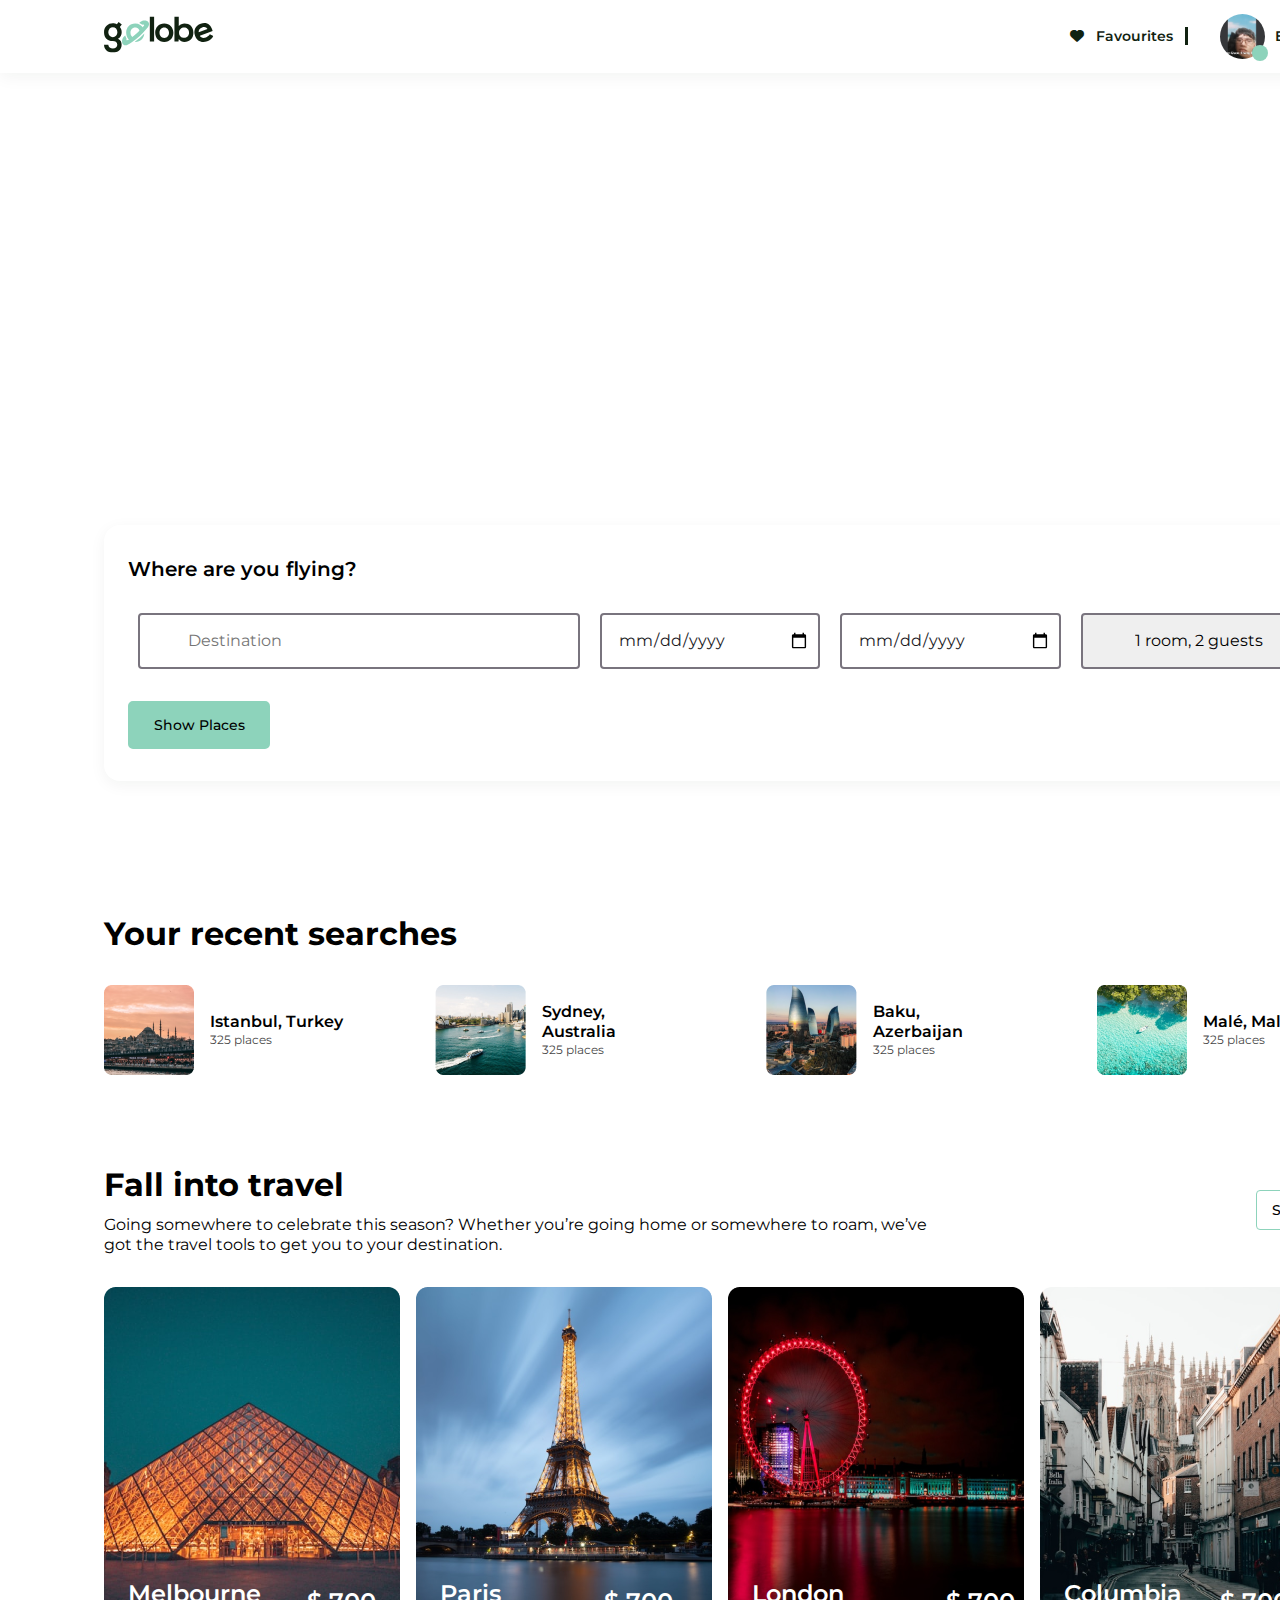
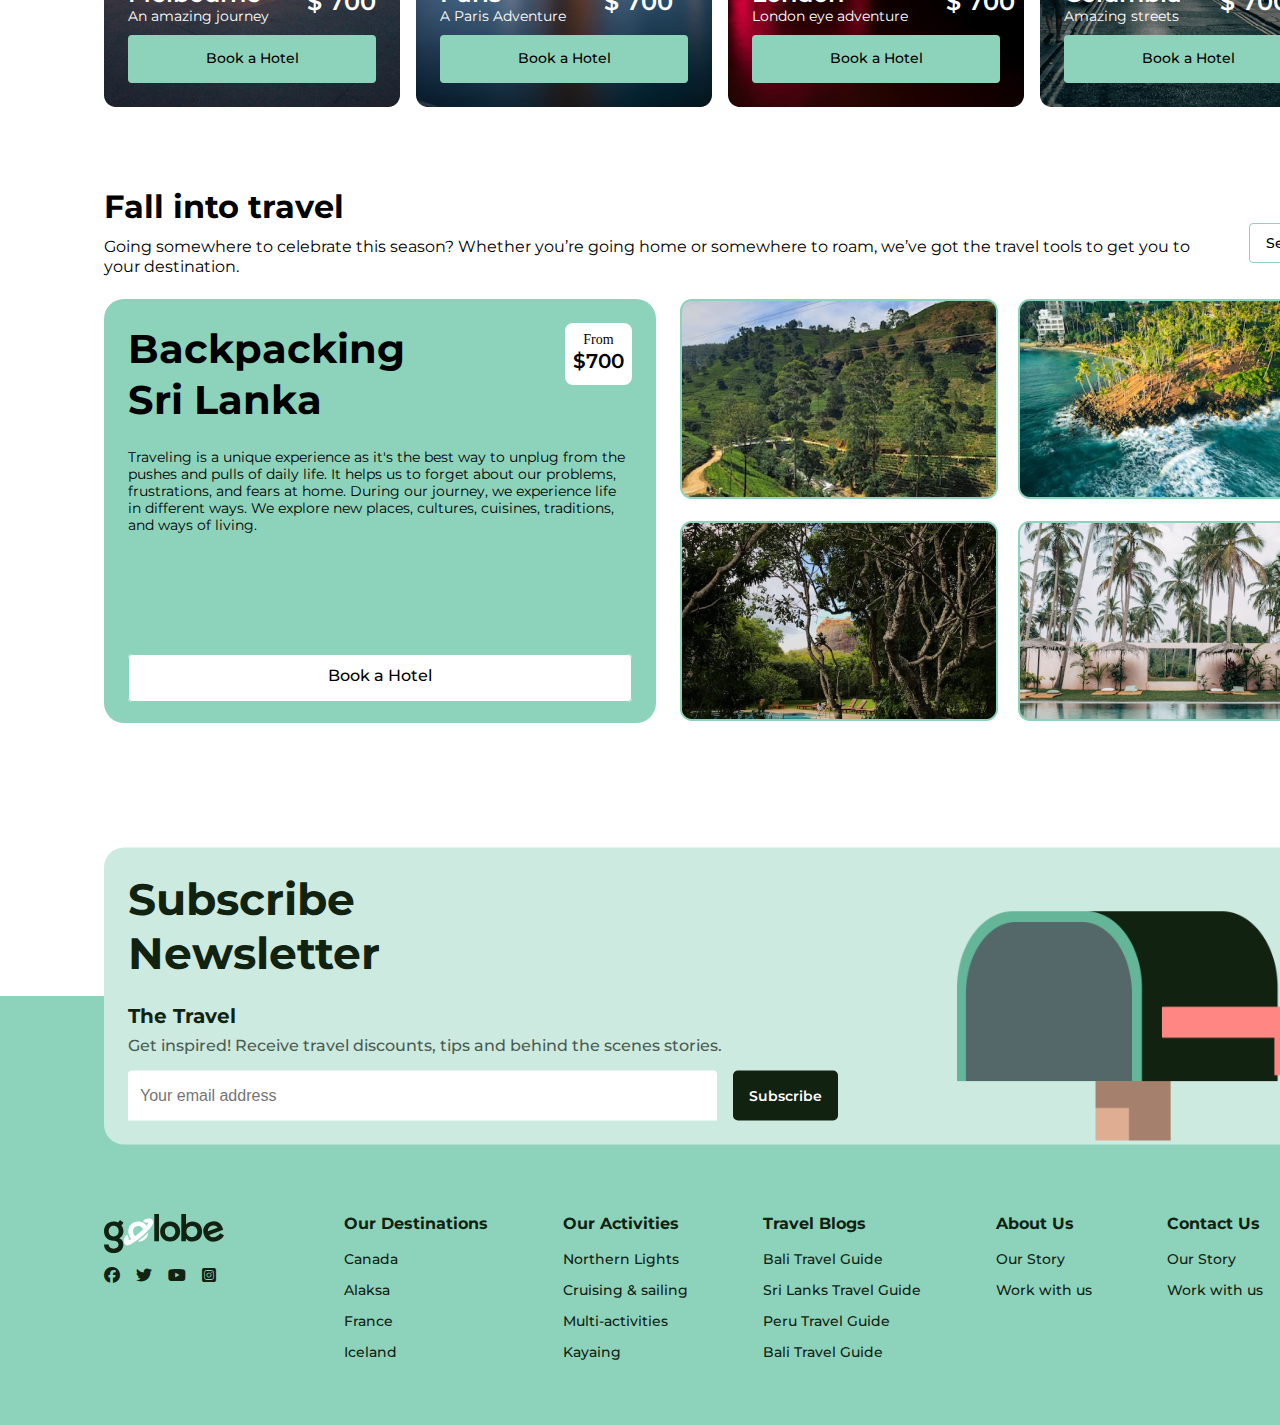
==== commit 39ea155e: "Merge branch 'main' of https://github.com/ncgh-00/BookingWeb_FE" ====
--- a/index.html
+++ b/index.html
@@ -23,6 +23,10 @@
                 <img src="./images/header_logo.svg" alt="logo-image" class="logo-img">
             </div>
             <ul class="navbar">
+                <!-- <li class="navbar-item"><a href="#" class="item-text">Login</a></li>
+                <li class="navbar-item">
+                    <a href="#" class="btn bg-dark text-white font-weight-600">Sign up</a>
+                </li> -->
 
                 <li class="navbar-item">
                     <a href="#" class="item-text favourite">
@@ -127,208 +131,217 @@
         </header>
         <!-- End Header -->
 
+
         <!-- Main content -->
         <div class="home-title">
-            <div class="title-text">
-                <h1 class="font-weight-700 text-white">Make your travel whishlist, we’ll do the rest</h1>
-                <p class="font-weight-500 text-white">Special offers to suit your plan</p>
-            </div>
+            <div class="wrap">
+                <div class="title-text">
+                    <h1 class="font-weight-700 text-white">Make your travel whishlist, we’ll do the rest</h1>
+                    <p class="font-weight-500 text-white">Special offers to suit your plan</p>
+                </div>
+            </div>
+
         </div>
 
         <div class="main-content ">
-            <div class="search-bar bg-white">
-                <h1 class="font-weight-600 text-black">Where are you flying? </h1>
-                <div class="input-input">
-                    <div class="input-field">
-                        <input type="text" class="input-box font-weight-400 text-dark" placeholder="Destination">
-                        <label for=" " class="input-label font-weight-400 text-dark">Enter Destination</label>
-                        <!-- <i class="fa-solid fa-cart-flatbed input-icon"></i> -->
-                    </div>
-                    <div class="input-field">
-                        <input type="date" class="input-box font-weight-400 text-dark">
-                        <label for=" " class="input-label font-weight-400 text-dark">Check in</label>
-                    </div>
-                    <div class="input-field">
-                        <input type="date" class="input-box font-weight-400 text-dark">
-                        <label for=" " class="input-label font-weight-400 text-dark">Check out</label>
-                    </div>
-                    <div class="input-field">
-                        <!-- <input type="text" class="input-box font-weight-400 text-dark"> -->
-                        <select name="rooms" id="id" class="input-box">
-                            <option value="1" class="text-dark font-weight-400">1 room, 2 guests</option>
-                            <option value="1" class="text-dark font-weight-400">1 room, 2 guests</option>
-                            <option value="1" class="text-dark font-weight-400">1 room, 2 guests</option>
-                        </select>
-                        <label for=" " class="input-label font-weight-400 text-dark">Rooms & Guests</label>
-                        <!-- <i class="fa-solid fa-user input-icon"></i> -->
-                    </div>
-                </div>
-                <div class="search-btn">
-                    <a href="#" class="btn-icon bg-primary">
-                        <!-- <i class="fa-solid fa-building text-dark font-weight-500"></i> -->
-                        <p class="font-weight-500 text-black">Show Places</p>
-                    </a>
-                </div>
-            </div>
-
-            <div class="recent-searches">
-                <h1 class="font-weight-700 text-black">Your recent searches</h1>
-                <div class="list-city">
-                    <div class="city-group">
-                        <img src="./images/Istanbul.png" alt="Istanbul">
-                        <div class="city-name">
-                            <h1 class="font-weight-600 text-black">Istanbul, Turkey</h1>
-                            <p class="text-black font-weight-400">325 places</p>
-                        </div>
-                    </div>
-                    <div class="city-group">
-                        <img src="./images/Sydney.png" alt="Sydney">
-                        <div class="city-name">
-                            <h1 class="font-weight-600 text-black">Sydney, Australia</h1>
-                            <p class="text-black font-weight-400">325 places</p>
-                        </div>
-                    </div>
-                    <div class="city-group">
-                        <img src="./images/Baku.png" alt="Baku">
-                        <div class="city-name">
-                            <h1 class="font-weight-600 text-black">Baku, Azerbaijan</h1>
-                            <p class="text-black font-weight-400">325 places</p>
-                        </div>
-                    </div>
-                    <div class="city-group">
-                        <img src="./images/Malé.png" alt="Male">
-                        <div class="city-name">
-                            <h1 class="font-weight-600 text-black">Malé, Maldives</h1>
-                            <p class="text-black font-weight-400">325 places</p>
-                        </div>
-                    </div>
-                </div>
-            </div>
-
-            <div class="famous-place">
-                <div class="h-famous-place">
-                    <div class="hfp-title">
-                        <h1 class="font-weight-700 text-black">Fall into travel</h1>
-                        <p class="font-weight-400 text-black">Going somewhere to celebrate this season? 
-                            Whether you’re going home or somewhere to roam, 
-                            we’ve got the travel tools to get you to your destination.</p>
-                    </div>
-                    <div class="see-all-btn">
-                        <a href="#" class="btn-icon">
-                            <p class="font-weight-500 text-black">See All </p>
+            <div class="wrap">
+                <div class="search-bar bg-white">
+                    <h1 class="font-weight-600 text-black">Where are you flying? </h1>
+                    <div class="input-input">
+                        <div class="input-field">
+                            <input type="text" class="input-box font-weight-400 text-dark" placeholder="Destination">
+                            <label for=" " class="input-label font-weight-400 text-dark">Enter Destination</label>
+                            <!-- <i class="fa-solid fa-cart-flatbed input-icon"></i> -->
+                        </div>
+                        <div class="input-field">
+                            <input type="date" class="input-box font-weight-400 text-dark" placeholder="Check">
+                            <label for=" " class="input-label font-weight-400 text-dark">Check in</label>
+                        </div>
+                        <div class="input-field">
+                            <input type="date" class="input-box font-weight-400 text-dark">
+                            <label for=" " class="input-label font-weight-400 text-dark">Check out</label>
+                        </div>
+                        <div class="input-field">
+                            <!-- <input type="text" class="input-box font-weight-400 text-dark"> -->
+                            <select name="rooms" id="id" class="input-box">
+                                <option value="1" class="text-dark font-weight-400">1 room, 2 guests</option>
+                                <option value="1" class="text-dark font-weight-400">1 room, 2 guests</option>
+                                <option value="1" class="text-dark font-weight-400">1 room, 2 guests</option>
+                            </select>
+                            <label for=" " class="input-label font-weight-400 text-dark">Rooms & Guests</label>
+                            <!-- <i class="fa-solid fa-user input-icon"></i> -->
+                        </div>
+                    </div>
+                    <div class="search-btn">
+                        <a href="#" class="btn-icon bg-primary">
+                            <!-- <i class="fa-solid fa-building text-dark font-weight-500"></i> -->
+                            <p class="font-weight-500 text-black">Show Places</p>
                         </a>
                     </div>
                 </div>
-                <div class="f-famous-place">
-                    <div class="ffp-card">
-                        <div class="melbourne">
-                            <div class="card-text">
-                                <div class="card-title">
-                                    <h1 class="font-weight-600 text-white">Melbourne</h1>
-                                    <p class="font-weight-400 text-white">An amazing journey</p>
-                                </div>
-                                <div class="card-cost">
-                                    <h1 class="font-weight-600 text-white">$ 700</h1>
-                                </div>
-                            </div>
-                            <div class="booking-btn">
-                                <a href="#" class="booking-btn-icon">
+
+                <div class="recent-searches">
+                    <h1 class="font-weight-700 text-black">Your recent searches</h1>
+                    <div class="list-city">
+                        <div class="city-group">
+                            <img src="./images/Istanbul.png" alt="Istanbul">
+                            <div class="city-name">
+                                <h1 class="font-weight-600 text-black">Istanbul, Turkey</h1>
+                                <p class="text-black font-weight-400">325 places</p>
+                            </div>
+                        </div>
+                        <div class="city-group">
+                            <img src="./images/Sydney.png" alt="Sydney">
+                            <div class="city-name">
+                                <h1 class="font-weight-600 text-black">Sydney, Australia</h1>
+                                <p class="text-black font-weight-400">325 places</p>
+                            </div>
+                        </div>
+                        <div class="city-group">
+                            <img src="./images/Baku.png" alt="Baku">
+                            <div class="city-name">
+                                <h1 class="font-weight-600 text-black">Baku, Azerbaijan</h1>
+                                <p class="text-black font-weight-400">325 places</p>
+                            </div>
+                        </div>
+                        <div class="city-group">
+                            <img src="./images/Malé.png" alt="Male">
+                            <div class="city-name">
+                                <h1 class="font-weight-600 text-black">Malé, Maldives</h1>
+                                <p class="text-black font-weight-400">325 places</p>
+                            </div>
+                        </div>
+                    </div>
+                </div>
+
+                <div class="famous-place">
+                    <div class="h-famous-place">
+                        <div class="hfp-title">
+                            <h1 class="font-weight-700 text-black">Fall into travel</h1>
+                            <p class="font-weight-400 text-black">Going somewhere to celebrate this season?
+                                Whether you’re going home or somewhere to roam,
+                                we’ve got the travel tools to get you to your destination.</p>
+                        </div>
+                        <div class="see-all-btn">
+                            <a href="#" class="btn-icon">
+                                <p class="font-weight-500 text-black">See All </p>
+                            </a>
+                        </div>
+                    </div>
+                    <div class="f-famous-place">
+                        <div class="ffp-card">
+                            <div class="melbourne">
+                                <div class="card-text">
+                                    <div class="card-title">
+                                        <h1 class="font-weight-600 text-white">Melbourne</h1>
+                                        <p class="font-weight-400 text-white">An amazing journey</p>
+                                    </div>
+                                    <div class="card-cost">
+                                        <h1 class="font-weight-600 text-white">$ 700</h1>
+                                    </div>
+                                </div>
+                                <div class="booking-btn">
+                                    <a href="#" class="booking-btn-icon">
+                                        <p class="font-weight-500 text-black">Book a Hotel</p>
+                                    </a>
+                                </div>
+                            </div>
+
+                            <div class="paris">
+                                <div class="card-text">
+                                    <div class="card-title">
+                                        <h1 class="font-weight-600 text-white">Paris</h1>
+                                        <p class="font-weight-400 text-white">A Paris Adventure</p>
+                                    </div>
+                                    <div class="card-cost">
+                                        <h1 class="font-weight-600 text-white">$ 700</h1>
+                                    </div>
+                                </div>
+                                <div class="booking-btn">
+                                    <a href="#" class="">
+                                        <p class="font-weight-500 text-black">Book a Hotel</p>
+                                    </a>
+                                </div>
+                            </div>
+
+                            <div class="london">
+                                <div class="card-text">
+                                    <div class="card-title">
+                                        <h1 class="font-weight-600 text-white">London</h1>
+                                        <p class="font-weight-400 text-white">London eye adventure</p>
+                                    </div>
+                                    <div class="card-cost">
+                                        <h1 class="font-weight-600 text-white">$ 700</h1>
+                                    </div>
+                                </div>
+                                <div class="booking-btn">
+                                    <a href="#" class="">
+                                        <p class="font-weight-500 text-black">Book a Hotel</p>
+                                    </a>
+                                </div>
+                            </div>
+
+                            <div class="columbia">
+                                <div class="card-text">
+                                    <div class="card-title">
+                                        <h1 class="font-weight-600 text-white">Columbia</h1>
+                                        <p class="font-weight-400 text-white">Amazing streets</p>
+                                    </div>
+                                    <div class="card-cost">
+                                        <h1 class="font-weight-600 text-white">$ 700</h1>
+                                    </div>
+                                </div>
+                                <div class="booking-btn">
+                                    <a href="#" class="">
+                                        <p class="font-weight-500 text-black">Book a Hotel</p>
+                                    </a>
+                                </div>
+                            </div>
+                        </div>
+                    </div>
+                </div>
+
+                <div class="fall-into-travel">
+                    <div class="h-fall-into-travel">
+                        <div class="hfit-title">
+                            <h1 class="font-weight-700 text-black">Fall into travel</h1>
+                            <p class="font-weight-400 text-black">Going somewhere to celebrate this season?
+                                Whether you’re going home or somewhere to roam,
+                                we’ve got the travel tools to get you to your destination.</p>
+                        </div>
+                        <div class="see-all-btn">
+                            <a href="#" class="btn-icon">
+                                <p class="font-weight-500 text-black">See all</p>
+                            </a>
+                        </div>
+                    </div>
+                    <div class="f-fall-into-travel">
+                        <div class="backpacking">
+                            <div class="backpacking-title">
+                                <h1 class="font-weight-700 text-black">Backpacking Sri Lanka</h1>
+                                <div class="backpacking-cost">
+                                    <p class="font-weight-400 text-black">From</p>
+                                    <h1 class="font-weight-600 text-black">$700</h1>
+                                </div>
+                            </div>
+                            <p class="font-weight-400 text-black describe">Traveling is a unique experience as it's the
+                                best
+                                way to unplug from the pushes and pulls of daily life.
+                                It helps us to forget about our problems, frustrations, and fears at home. During our
+                                journey, we experience life in different ways.
+                                We explore new places, cultures, cuisines, traditions, and ways of living.</p>
+                            <div class="backpacking-btn">
+                                <a href="#" class="backpacking-btn-icon">
                                     <p class="font-weight-500 text-black">Book a Hotel</p>
                                 </a>
                             </div>
                         </div>
-
-                        <div class="paris">
-                            <div class="card-text">
-                                <div class="card-title">
-                                    <h1 class="font-weight-600 text-white">Paris</h1>
-                                    <p class="font-weight-400 text-white">A Paris Adventure</p>
-                                </div>
-                                <div class="card-cost">
-                                    <h1 class="font-weight-600 text-white">$ 700</h1>
-                                </div>
-                            </div>
-                            <div class="booking-btn">
-                                <a href="#" class="">
-                                    <p class="font-weight-500 text-black">Book a Hotel</p>
-                                </a>
-                            </div>
-                        </div>
-
-                        <div class="london">
-                            <div class="card-text">
-                                <div class="card-title">
-                                    <h1 class="font-weight-600 text-white">London</h1>
-                                    <p class="font-weight-400 text-white">London eye adventure</p>
-                                </div>
-                                <div class="card-cost">
-                                    <h1 class="font-weight-600 text-white">$ 700</h1>
-                                </div>
-                            </div>
-                            <div class="booking-btn">
-                                <a href="#" class="">
-                                    <p class="font-weight-500 text-black">Book a Hotel</p>
-                                </a>
-                            </div>
-                        </div>
-
-                        <div class="columbia">
-                            <div class="card-text">
-                                <div class="card-title">
-                                    <h1 class="font-weight-600 text-white">Columbia</h1>
-                                    <p class="font-weight-400 text-white">Amazing streets</p>
-                                </div>
-                                <div class="card-cost">
-                                    <h1 class="font-weight-600 text-white">$ 700</h1>
-                                </div>
-                            </div>
-                            <div class="booking-btn">
-                                <a href="#" class="">
-                                    <p class="font-weight-500 text-black">Book a Hotel</p>
-                                </a>
-                            </div>
-                        </div>
-                    </div>
-                </div>
-            </div>
-
-            <div class="fall-into-travel">
-                <div class="h-fall-into-travel">
-                    <div class="hfit-title">
-                        <h1 class="font-weight-700 text-black">Fall into travel</h1>
-                        <p class="font-weight-400 text-black">Going somewhere to celebrate this season? 
-                            Whether you’re going home or somewhere to roam, 
-                            we’ve got the travel tools to get you to your destination.</p>
-                    </div>
-                    <div class="see-all-btn">
-                            <a href="#" class="btn-icon">
-                                <p class="font-weight-500 text-black">See all</p>
-                            </a>
-                    </div>
-                </div>
-                <div class="f-fall-into-travel">
-                    <div class="backpacking">
-                        <div class="backpacking-title">
-                            <h1 class="font-weight-700 text-black">Backpacking Sri Lanka</h1>
-                            <div class="backpacking-cost">
-                                <p class="font-weight-400 text-black">From</p>
-                                <h1 class="font-weight-600 text-black">$700</h1>
-                            </div>
-                        </div>
-                        <p class="font-weight-400 text-black describe">Traveling is a unique experience as it's the best way to unplug from the pushes and pulls of daily life. 
-                            It helps us to forget about our problems, frustrations, and fears at home. During our journey, we experience life in different ways. 
-                            We explore new places, cultures, cuisines, traditions, and ways of living.</p>
-                        <div class="backpacking-btn">
-                            <a href="#" class="backpacking-btn-icon">
-                                <p class="font-weight-500 text-black">Book a Hotel</p>
-                            </a>
-                        </div>
-                    </div>
-                    <div class="backpacking-card">
-                        <img src="./images/backpacking-card-1.png" alt="">
-                        <img src="./images/backpacking-card-2.png" alt="">
-                        <img src="./images/backpacking-card-3.png" alt="">
-                        <img src="./images/backpacking-card-4.png" alt="">
+                        <div class="backpacking-card">
+                            <img src="./images/backpacking-card-1.png" alt="">
+                            <img src="./images/backpacking-card-2.png" alt="">
+                            <img src="./images/backpacking-card-3.png" alt="">
+                            <img src="./images/backpacking-card-4.png" alt="">
+                        </div>
                     </div>
                 </div>
             </div>
@@ -336,68 +349,70 @@
 
         </div>
         <footer class="bg-primary">
-            <div class="subsribe-seciton bg-light-green">
-                <div class="left-content">
-                    <h3 class="title font-weight-700 text-dark-green">Subscribe <br> Newsletter</h3>
-                    <p class="sub-title font-weight-700 text-dark-green">The Travel</p>
-                    <p class="content font-weight-500 text-dark-green">Get inspired! Receive travel discounts, tips and
-                        behind the scenes stories.</p>
-                    <div class="subcribe-form">
-                        <input type="text" placeholder="Your email address" class="input-box">
-                        <a href="#" class="btn bg-dark text-white font-weight-600">Subscribe</a>
-                    </div>
-                </div>
-                <div class="right-content">
-                    <img src="./images/footer-mailbox.png" alt="mailbox-img" class="subcribe-img">
-                </div>
-            </div>
-
-            <div class="footer-content">
-                <div class="footer-images">
-                    <img src="./images/footer-logo.svg" alt="footer-logo" class="footer-logo">
-                    <div class="footer-icons">
-                        <a href="#" class="text-dark-green"><i class="fa-brands fa-facebook"></i></a>
-                        <a href="#" class="text-dark-green"><i class="fa-brands fa-twitter"></i></a>
-                        <a href="#" class="text-dark-green"><i class="fa-brands fa-youtube"></i></a>
-                        <a href="#" class="text-dark-green"><i class="fa-brands fa-square-instagram"></i></a>
-                    </div>
-                </div>
-                <div class="footer-link">
-                    <ul class="footer-list">
-                        <li class="list-title text-dark-green font-weight-700">Our Destinations</li>
-                        <li><a href="#" class="text-dark-green font-weight-500">Canada</a></li>
-                        <li><a href="#" class="text-dark-green font-weight-500">Alaksa</a></li>
-                        <li><a href="#" class="text-dark-green font-weight-500">France</a></li>
-                        <li><a href="#" class="text-dark-green font-weight-500">Iceland</a></li>
-                    </ul>
-                    <ul class="footer-list">
-                        <li class="list-title text-dark-green font-weight-700">Our Destinations</li>
-                        <li><a href="#" class="text-dark-green font-weight-500">Canada</a></li>
-                        <li><a href="#" class="text-dark-green font-weight-500">Alaksa</a></li>
-                        <li><a href="#" class="text-dark-green font-weight-500">France</a></li>
-                        <li><a href="#" class="text-dark-green font-weight-500">Iceland</a></li>
-                    </ul>
-                    <ul class="footer-list">
-                        <li class="list-title text-dark-green font-weight-700">Our Destinations</li>
-                        <li><a href="#" class="text-dark-green font-weight-500">Canada</a></li>
-                        <li><a href="#" class="text-dark-green font-weight-500">Alaksa</a></li>
-                        <li><a href="#" class="text-dark-green font-weight-500">France</a></li>
-                        <li><a href="#" class="text-dark-green font-weight-500">Iceland</a></li>
-                    </ul>
-                    <ul class="footer-list">
-                        <li class="list-title text-dark-green font-weight-700">Our Destinations</li>
-                        <li><a href="#" class="text-dark-green font-weight-500">Canada</a></li>
-                        <li><a href="#" class="text-dark-green font-weight-500">Alaksa</a></li>
-                    </ul>
-                    <ul class="footer-list">
-                        <li class="list-title text-dark-green font-weight-700">Our Destinations</li>
-                        <li><a href="#" class="text-dark-green font-weight-500">Canada</a></li>
-                        <li><a href="#" class="text-dark-green font-weight-500">Alaksa</a></li>
-                    </ul>
+            <div class="wrap">
+                <div class="subsribe-seciton bg-light-green">
+                    <div class="left-content">
+                        <h3 class="title font-weight-700 text-dark-green">Subscribe <br> Newsletter</h3>
+                        <p class="sub-title font-weight-700 text-dark-green">The Travel</p>
+                        <p class="content font-weight-500 text-dark-green">Get inspired! Receive travel discounts, tips
+                            and
+                            behind the scenes stories.</p>
+                        <div class="subcribe-form">
+                            <input type="text" placeholder="Your email address" class="input-box">
+                            <a href="#" class="btn bg-dark text-white font-weight-600">Subscribe</a>
+                        </div>
+                    </div>
+                    <div class="right-content">
+                        <img src="./images/footer-mailbox.png" alt="mailbox-img" class="subcribe-img">
+                    </div>
+                </div>
+
+                <div class="footer-content">
+                    <div class="footer-images">
+                        <img src="./images/footer-logo.svg" alt="footer-logo" class="footer-logo">
+                        <div class="footer-icons">
+                            <a href="#" class="text-dark-green"><i class="fa-brands fa-facebook"></i></a>
+                            <a href="#" class="text-dark-green"><i class="fa-brands fa-twitter"></i></a>
+                            <a href="#" class="text-dark-green"><i class="fa-brands fa-youtube"></i></a>
+                            <a href="#" class="text-dark-green"><i class="fa-brands fa-square-instagram"></i></a>
+                        </div>
+                    </div>
+                    <div class="footer-link">
+                        <ul class="footer-list">
+                            <li class="list-title text-dark-green font-weight-700">Our Destinations</li>
+                            <li><a href="#" class="text-dark-green font-weight-500">Canada</a></li>
+                            <li><a href="#" class="text-dark-green font-weight-500">Alaksa</a></li>
+                            <li><a href="#" class="text-dark-green font-weight-500">France</a></li>
+                            <li><a href="#" class="text-dark-green font-weight-500">Iceland</a></li>
+                        </ul>
+                        <ul class="footer-list">
+                            <li class="list-title text-dark-green font-weight-700">Our Activities</li>
+                            <li><a href="#" class="text-dark-green font-weight-500">Northern Lights</a></li>
+                            <li><a href="#" class="text-dark-green font-weight-500">Cruising & sailing</a></li>
+                            <li><a href="#" class="text-dark-green font-weight-500">Multi-activities</a></li>
+                            <li><a href="#" class="text-dark-green font-weight-500">Kayaing</a></li>
+                        </ul>
+                        <ul class="footer-list">
+                            <li class="list-title text-dark-green font-weight-700">Travel Blogs</li>
+                            <li><a href="#" class="text-dark-green font-weight-500">Bali Travel Guide</a></li>
+                            <li><a href="#" class="text-dark-green font-weight-500">Sri Lanks Travel Guide</a></li>
+                            <li><a href="#" class="text-dark-green font-weight-500">Peru Travel Guide</a></li>
+                            <li><a href="#" class="text-dark-green font-weight-500">Bali Travel Guide</a></li>
+                        </ul>
+                        <ul class="footer-list">
+                            <li class="list-title text-dark-green font-weight-700">About Us</li>
+                            <li><a href="#" class="text-dark-green font-weight-500">Our Story</a></li>
+                            <li><a href="#" class="text-dark-green font-weight-500">Work with us</a></li>
+                        </ul>
+                        <ul class="footer-list">
+                            <li class="list-title text-dark-green font-weight-700">Contact Us</li>
+                            <li><a href="#" class="text-dark-green font-weight-500">Our Story</a></li>
+                            <li><a href="#" class="text-dark-green font-weight-500">Work with us</a></li>
+                        </ul>
+                    </div>
                 </div>
             </div>
         </footer>
-    </div>
 
     <script src="./js/main.js"></script>
 </body>
--- a/css/home.css
+++ b/css/home.css
@@ -1,415 +1,1405 @@
-.home-title {
-    width: 100%;
-    height: 537px;
-    background-image: url(../images/home.jpg);
-    background-repeat: no-repeat;
-    background-size: cover;
-    background-position: center;
+@media only screen and (min-width: 1232px) {
+    .wrap {
+        width: 100%;
+        max-width: 1232px;
+        margin: 0 auto;
+    }
+
+    .home-title {
+        width: 100%;
+        height: 537px;
+        background-image: url(../images/home.jpg);
+        background-repeat: no-repeat;
+        background-size: cover;
+        background-position: center;
+    }
+
+    .home-title .title-text {
+        width: 440px;
+        margin: 80px 0 0 20px;
+    }
+
+    .title-text h1 {
+        font-size: 45px;
+        line-height: 57px;
+    }
+
+    .title-text p {
+        font-size: 20px;
+        line-height: 24px;
+    }
+
+    .main-content {
+        padding: 48px 104px 120px;
+        position: relative;
+    }
+
+    .main-content .search-bar {
+        width: 100%;
+        padding: 32px 24px;
+        box-shadow: 0px 4px 16px rgba(17, 34, 17, 0.05);
+        border-radius: 16px;
+        gap: 16px;
+        position: relative;
+        top: -133px;
+    }
+
+    .main-content .search-bar h1 {
+        font-size: 20px;
+        line-height: 24px;
+        margin-bottom: 32px;
+    }
+
+    .search-bar .input-input {
+        display: flex;
+    }
+
+    .main-content .search-bar .input-field {
+        position: relative;
+        width: 40%;
+        margin: 0 10px;
+    }
+
+    .search-bar .input-field .input-box {
+        padding: 8px 16px 8px 48px;
+        font-size: 16px;
+        height: 56px;
+        border: 2px solid #79747E;
+        border-radius: 4px;
+        outline: none;
+        width: 100%;
+        font-family: 'Montserrat', sans-serif;
+    }
+
+    .input-box:focus::placeholder {
+        color: transparent;
+    }
+
+    .search-bar .input-field .input-icon {
+        font-size: 16px;
+        color: var(--black-color);
+        position: absolute;
+        top: 0;
+        left: 24px;
+        top: 50%;
+        transform: translate(-50%, -50%);
+    }
+
+    .input-label {
+        display: none;
+    }
+
+    .input-box:focus~.input-label {
+        font-size: 16px;
+        position: absolute;
+        top: -8px;
+        left: 10px;
+        background-color: var(--white-color);
+        display: block;
+        padding: 0 3px;
+    }
+
+
+    .search-bar .input-field .input-box:focus {
+        border-color: var(--primary-color);
+    }
+
+    .main-content .search-bar .input-field input[type="date"] {
+        padding-left: 16px;
+        padding-right: 8px;
+    }
+
+    .main-content .search-bar .input-field:not(:first-child) {
+        width: 20%;
+    }
+
+    .main-content .search-bar .input-field input[type="date"]::-webkit-calendar-picker-indicator {
+        font-size: 18px;
+    }
+
+
+
+    .main-content .search-bar .search-btn .btn-icon {
+        margin-top: 32px;
+        width: 142px;
+        height: 48px;
+        text-align: center;
+        padding-top: 14.5px;
+    }
+
+
+    .search-btn .btn-icon p {
+        font-size: 14px;
+        line-height: 17px;
+
+    }
+
+    .main-content .recent-searches {}
+
+    .recent-searches .list-city {
+        gap: 91.67px;
+
+        margin-top: 32px;
+        display: flex;
+    }
+
+    .recent-searches .list-city .city-group {
+        display: flex;
+        align-items: center;
+        width: 245px;
+        height: 90px;
+    }
+
+    .city-group .city-name {
+        margin-left: 16px;
+    }
+
+    .city-name h1 {
+        font-size: 16px;
+        line-height: 20px;
+    }
+
+    .city-name p {
+        font-size: 12px;
+        line-height: 15px;
+        opacity: 0.75;
+    }
+
+    .main-content .famous-place {
+        padding-top: 90px;
+    }
+
+    .famous-place .h-famous-place {
+        gap: 40px;
+        display: flex;
+        align-items: center;
+        justify-content: space-between;
+    }
+
+    .h-famous-place .hfp-title {
+        width: 850px;
+    }
+
+    .hfp-title h1 {
+        font-size: 32px;
+        line-height: 40px;
+    }
+
+    .hfp-title p {
+        font-size: 16px;
+        line-height: 20px;
+        margin-top: 10px;
+    }
+
+    .h-famous-place .see-all-btn {
+        border-radius: 4px;
+        text-align: center;
+        position: relative;
+    }
+
+    .h-famous-place .see-all-btn .btn-icon {
+        width: 80px;
+        height: 40px;
+        position: relative;
+        border: 1px solid #8DD3BB;
+        border-radius: 4px;
+        padding: 11.5px 0;
+    }
+
+    .see-all-btn p {
+        font-size: 14px;
+        line-height: 17px;
+    }
+
+    .famous-place .f-famous-place {
+        margin-top: 32px;
+    }
+
+    .famous-place .f-famous-place .ffp-card {
+        display: flex;
+    }
+
+    .f-famous-place .melbourne {
+        background-image: url(../images/Melbourne.png);
+        background-repeat: no-repeat;
+        width: 296px;
+        height: 420px;
+        margin-right: 16px;
+        padding: 0 24px;
+        position: relative;
+    }
+
+    .f-famous-place .paris {
+        background-image: url(../images/Paris.png);
+        background-repeat: no-repeat;
+        width: 296px;
+        height: 420px;
+        margin-right: 16px;
+        padding: 0 24px;
+        position: relative;
+    }
+
+    .f-famous-place .london {
+        background-image: url(../images/London.png);
+        background-repeat: no-repeat;
+        width: 296px;
+        height: 420px;
+        margin-right: 16px;
+        padding: 0 24px;
+        position: relative;
+    }
+
+    .f-famous-place .columbia {
+        background-image: url(../images/Columbia.png);
+        background-repeat: no-repeat;
+        width: 296px;
+        height: 420px;
+        padding: 0 24px;
+        position: relative;
+    }
+
+    .ffp-card .card-text {
+        display: flex;
+        align-items: center;
+        gap: 38px;
+        position: absolute;
+        bottom: 82px;
+        left: 24px;
+    }
+
+    .ffp-card .card-text h1 {
+        font-size: 24px;
+        line-height: 29px;
+    }
+
+    .ffp-card .card-text p {
+        font-size: 14px;
+        line-height: 17px;
+    }
+
+    .ffp-card .booking-btn {
+        background-color: #8DD3BB;
+        position: absolute;
+        bottom: 24px;
+        text-align: center;
+        border-radius: 4px;
+        width: 248px;
+        height: 48px;
+    }
+
+    .booking-btn:hover {
+        background-color: #cdfae9;
+    }
+
+    .ffp-card .booking-btn p {
+        font-size: 14px;
+        line-height: 17px;
+        margin-top: 15.5px;
+    }
+
+    .booking-btn .booking-btn-icon {
+        width: 142px;
+        height: 48px;
+        background-color: #8DD3BB;
+    }
+
+    .fall-into-travel {
+        padding-top: 80px;
+    }
+
+    .fall-into-travel .h-fall-into-travel {
+        gap: 40px;
+        display: flex;
+        align-items: center;
+        position: relative;
+    }
+
+    .fall-into-travel .h-fall-into-travel .hfit-title {
+        width: 1105px;
+        height: 92px;
+        margin-bottom: 20px;
+    }
+
+    .hfit-title h1 {
+        font-size: 32px;
+        line-height: 40px;
+    }
+
+    .hfit-title p {
+        font-size: 16px;
+        line-height: 20px;
+        margin-top: 10px;
+    }
+
+    .h-fall-into-travel .see-all-btn {
+        border-radius: 4px;
+        text-align: center;
+        position: relative;
+    }
+
+    .h-fall-into-travel .see-all-btn .btn-icon {
+        width: 80px;
+        height: 40px;
+        position: relative;
+        border: 1px solid #8DD3BB;
+        border-radius: 4px;
+        padding: 11.5px 0;
+    }
+
+    .fall-into-travel .f-fall-into-travel {
+        display: flex;
+    }
+
+    .f-fall-into-travel .backpacking {
+        width: 552px;
+        height: 424px;
+        background-color: #8DD3BB;
+        border-radius: 20px;
+        padding: 24px 24px;
+        position: relative;
+        margin-right: 24px;
+    }
+
+    .backpacking .backpacking-title {
+        display: flex;
+        gap: 160px;
+    }
+
+    .backpacking-title h1 {
+        font-size: 40px;
+        line-height: 51px;
+    }
+
+    .backpacking-title .backpacking-cost {
+        background-color: #FFFFFF;
+        width: 68px;
+        height: 62px;
+        border-radius: 8px;
+        text-align: center;
+        padding: 8px
+    }
+
+    .backpacking-cost h1 {
+        font-size: 20px;
+        line-height: 24px;
+    }
+
+    .backpacking-cost p {
+        font-family: 'TradeGothic LT Extended';
+        font-weight: 400;
+        font-size: 14px;
+        line-height: 18px;
+    }
+
+    .backpacking .describe {
+        margin-top: 24px;
+        font-size: 14px;
+        line-height: 17px;
+    }
+
+    .backpacking .backpacking-btn {
+        background: #FFFFFF;
+        bottom: 21px;
+        left: 24px;
+        border-radius: 4px;
+        text-align: center;
+        position: absolute;
+    }
+
+    .backpacking-btn .backpacking-btn-icon {
+        display: block;
+        width: 504px;
+        height: 48px;
+        padding: 15.5px 204.5px;
+        border-radius: 4px;
+        border: 1px solid #8DD3BB;
+        padding: 11.5px 0;
+    }
+
+    .backpacking-btn .btn-icon p {
+        font-size: 14px;
+        line-height: 17px;
+    }
+
+    .f-fall-into-travel .backpacking-card {
+        display: grid;
+        grid-template-columns: repeat(2, 1fr);
+        gap: 20px;
+        width: 656px;
+    }
+
+    .form__group {
+        position: relative;
+        padding: 15px 0 0;
+        margin-top: 10px;
+    }
+
+    .form__field {
+        font-family: inherit;
+        width: 100%;
+        /* border: 0; */
+        border-bottom: 1px solid #d2d2d2;
+        outline: 0;
+        font-size: 16px;
+        color: #212121;
+        padding: 7px 0;
+        background: transparent;
+        transition: border-color 0.2s;
+    }
+
+    .form__field::placeholder {
+        color: transparent;
+    }
+
+    .form__label {
+
+        position: absolute;
+        top: 7px;
+        display: block;
+        transition: 0.2s;
+        font-size: 12px;
+        z-index: 1000;
+        background-color: white;
+        left: 15px;
+    }
 }
 
-.home-title .title-text {
-    width: 440px;
-    margin: 80px 0 0 160px;
+@media (min-width:768px) and (max-width:1232px) {
+    .wrap {
+        width: 100%;
+        max-width: 768px;
+        margin: 0 auto;
+    }
+
+    .home-title {
+        width: 100%;
+        height: 537px;
+        background-image: url(../images/home.jpg);
+        background-repeat: no-repeat;
+        background-size: cover;
+        background-position: center;
+    }
+
+    .home-title .title-text {
+        width: 440px;
+        margin: 80px 0 0 20px;
+    }
+
+    .title-text h1 {
+        font-size: 45px;
+        line-height: 57px;
+    }
+
+    .title-text p {
+        font-size: 20px;
+        line-height: 24px;
+    }
+
+    .main-content {
+        padding: 48px 104px 120px;
+        position: relative;
+    }
+
+    .main-content .search-bar {
+        width: 100%;
+        padding: 32px 24px;
+        box-shadow: 0px 4px 16px rgba(17, 34, 17, 0.05);
+        border-radius: 16px;
+        gap: 16px;
+        position: relative;
+        top: -133px;
+    }
+
+    .main-content .search-bar h1 {
+        font-size: 20px;
+        line-height: 24px;
+        margin-bottom: 32px;
+    }
+
+    .search-bar .input-input {
+        display: flex;
+        flex-wrap: wrap;
+        justify-content: space-between;
+    }
+
+    .main-content .search-bar .input-field {
+        position: relative;
+        width: 45%;
+        margin-bottom: 20px;
+    }
+
+    .search-bar .input-field .input-box {
+        padding: 8px 16px 8px 48px;
+        font-size: 16px;
+        height: 56px;
+        border: 2px solid #79747E;
+        border-radius: 4px;
+        outline: none;
+        width: 100%;
+        font-family: 'Montserrat', sans-serif;
+    }
+
+    .input-box:focus::placeholder {
+        color: transparent;
+    }
+
+    .search-bar .input-field .input-icon {
+        font-size: 16px;
+        color: var(--black-color);
+        position: absolute;
+        top: 0;
+        left: 24px;
+        top: 50%;
+        transform: translate(-50%, -50%);
+    }
+
+    .input-label {
+        display: none;
+    }
+
+    .input-box:focus~.input-label {
+        font-size: 16px;
+        position: absolute;
+        top: -8px;
+        left: 10px;
+        background-color: var(--white-color);
+        display: block;
+        padding: 0 3px;
+    }
+
+
+    .search-bar .input-field .input-box:focus {
+        border-color: var(--primary-color);
+    }
+
+    .main-content .search-bar .input-field input[type="date"] {
+        padding-left: 16px;
+        padding-right: 8px;
+    }
+
+    .main-content .search-bar .input-field input[type="date"]::-webkit-calendar-picker-indicator {
+        font-size: 18px;
+    }
+
+
+    .main-content .search-bar .search-btn .btn-icon {
+        margin-top: 20px;
+        width: 142px;
+        height: 48px;
+        text-align: center;
+        padding-top: 14.5px;
+    }
+
+
+    .search-btn .btn-icon p {
+        font-size: 14px;
+        line-height: 17px;
+    }
+
+    .main-content .recent-searches {}
+
+    .recent-searches .list-city {
+        gap: 91.67px;
+        margin-top: 32px;
+        display: flex;
+        justify-content: space-between;
+        flex-wrap: wrap;
+    }
+
+    .recent-searches .list-city .city-group {
+        display: flex;
+        align-items: center;
+        width: 245px;
+        height: 90px;
+    }
+
+    .city-group .city-name {
+        margin-left: 16px;
+    }
+
+    .city-name h1 {
+        font-size: 16px;
+        line-height: 20px;
+    }
+
+    .city-name p {
+        font-size: 12px;
+        line-height: 15px;
+        opacity: 0.75;
+    }
+
+    .main-content .famous-place {
+        padding-top: 90px;
+    }
+
+    .famous-place .h-famous-place {
+        gap: 40px;
+        display: flex;
+        align-items: center;
+        justify-content: space-between;
+    }
+
+    .h-famous-place .hfp-title {
+        width: 50%;
+    }
+
+    .hfp-title h1 {
+        font-size: 32px;
+        line-height: 40px;
+    }
+
+    .hfp-title p {
+        font-size: 16px;
+        line-height: 20px;
+    }
+
+    .h-famous-place .see-all-btn {
+        border-radius: 4px;
+        text-align: center;
+    }
+
+    .h-famous-place .see-all-btn .btn-icon {
+        width: 80px;
+        height: 40px;
+        position: relative;
+        border: 1px solid #8DD3BB;
+        border-radius: 4px;
+        padding: 11.5px 0;
+    }
+
+    .see-all-btn p {
+        font-size: 14px;
+        line-height: 17px;
+    }
+
+    .famous-place .f-famous-place {
+        margin-top: 32px;
+    }
+
+    .famous-place .f-famous-place .ffp-card {
+        display: flex;
+        flex-wrap: wrap;
+        justify-content: space-between;
+    }
+
+    .f-famous-place .melbourne {
+        background-image: url(../images/Melbourne.png);
+        background-repeat: no-repeat;
+        width: 296px;
+        height: 420px;
+        padding: 0 24px;
+        position: relative;
+        margin-bottom: 30px;
+    }
+
+    .f-famous-place .paris {
+        background-image: url(../images/Paris.png);
+        background-repeat: no-repeat;
+        width: 296px;
+        height: 420px;
+        padding: 0 24px;
+        position: relative;
+        margin-bottom: 30px;
+    }
+
+    .f-famous-place .london {
+        background-image: url(../images/London.png);
+        background-repeat: no-repeat;
+        width: 296px;
+        height: 420px;
+        padding: 0 24px;
+        position: relative;
+        margin-bottom: 30px;
+    }
+
+    .f-famous-place .columbia {
+        background-image: url(../images/Columbia.png);
+        background-repeat: no-repeat;
+        width: 296px;
+        height: 420px;
+        padding: 0 24px;
+        position: relative;
+        margin-bottom: 30px;
+    }
+
+    .ffp-card .card-text {
+        display: flex;
+        align-items: center;
+        gap: 38px;
+        position: absolute;
+        bottom: 82px;
+        left: 24px;
+    }
+
+    .ffp-card .card-text h1 {
+        font-size: 24px;
+        line-height: 29px;
+    }
+
+    .ffp-card .card-text p {
+        font-size: 14px;
+        line-height: 17px;
+    }
+
+    .ffp-card .booking-btn {
+        background-color: #8DD3BB;
+        position: absolute;
+        bottom: 24px;
+        text-align: center;
+        border-radius: 4px;
+        width: 248px;
+        height: 48px;
+    }
+
+    .booking-btn:hover {
+        background-color: #cdfae9;
+    }
+
+    .ffp-card .booking-btn p {
+        font-size: 14px;
+        line-height: 17px;
+        margin-top: 15.5px;
+    }
+
+    .booking-btn .booking-btn-icon {
+        width: 142px;
+        height: 48px;
+        background-color: #8DD3BB;
+    }
+
+    .fall-into-travel {
+        padding-top: 80px;
+    }
+
+    .fall-into-travel .h-fall-into-travel {
+        gap: 40px;
+        display: flex;
+        align-items: center;
+        position: relative;
+    }
+
+    .fall-into-travel .h-fall-into-travel .hfit-title {
+        width: 1105px;
+        height: 92px;
+
+    }
+
+    .hfit-title h1 {
+        font-size: 32px;
+        line-height: 40px;
+    }
+
+    .hfit-title p {
+        font-size: 16px;
+        line-height: 20px;
+    }
+
+    .h-fall-into-travel .see-all-btn {
+        border-radius: 4px;
+        text-align: center;
+        position: relative;
+    }
+
+    .h-fall-into-travel .see-all-btn .btn-icon {
+        width: 80px;
+        height: 40px;
+        position: relative;
+        border: 1px solid #8DD3BB;
+        border-radius: 4px;
+        padding: 11.5px 0;
+    }
+
+    .fall-into-travel .f-fall-into-travel {
+        display: flex;
+        flex-wrap: wrap;
+    }
+
+    .f-fall-into-travel .backpacking {
+        width: 100%;
+        height: 424px;
+        background-color: #8DD3BB;
+        border-radius: 20px;
+        padding: 24px 24px;
+        margin-top: 20px;
+        position: relative;
+    }
+
+    .backpacking .backpacking-title {
+        display: flex;
+        gap: 160px;
+    }
+
+    .backpacking-title h1 {
+        font-size: 40px;
+        line-height: 51px;
+    }
+
+    .backpacking-title .backpacking-cost {
+        background-color: #FFFFFF;
+        width: 68px;
+        height: 62px;
+        border-radius: 8px;
+        text-align: center;
+        padding: 8px
+    }
+
+    .backpacking-cost h1 {
+        font-size: 20px;
+        line-height: 24px;
+    }
+
+    .backpacking-cost p {
+        font-family: 'TradeGothic LT Extended';
+        font-weight: 400;
+        font-size: 14px;
+        line-height: 18px;
+    }
+
+    .backpacking .describe {
+        margin-top: 24px;
+        font-size: 14px;
+        line-height: 17px;
+    }
+
+    .backpacking .backpacking-btn {
+        width: 93%;
+        background: #FFFFFF;
+        bottom: 21px;
+        left: 24px;
+        border-radius: 4px;
+        text-align: center;
+        position: absolute;
+    }
+
+    .backpacking-btn .backpacking-btn-icon {
+        display: block;
+        padding: 15.5px 204.5px;
+        border-radius: 4px;
+        border: 1px solid #8DD3BB;
+        width: 100%;
+    }
+
+    .backpacking-btn .btn-icon p {
+        font-size: 14px;
+        line-height: 17px;
+    }
+
+    .f-fall-into-travel .backpacking-card {
+        display: flex;
+        flex-wrap: wrap;
+        justify-content: space-between;
+        width: 100%;
+    }
+
+    .backpacking-card img {
+        margin-top: 30px;
+    }
+
+    .form__group {
+        position: relative;
+        padding: 15px 0 0;
+        margin-top: 10px;
+    }
+
+    .form__field {
+        font-family: inherit;
+        width: 100%;
+        /* border: 0; */
+        border-bottom: 1px solid #d2d2d2;
+        outline: 0;
+        font-size: 16px;
+        color: #212121;
+        padding: 7px 0;
+        background: transparent;
+        transition: border-color 0.2s;
+    }
+
+    .form__field::placeholder {
+        color: transparent;
+    }
+
+    .form__label {
+        position: absolute;
+        top: 7px;
+        display: block;
+        transition: 0.2s;
+        font-size: 12px;
+        z-index: 1000;
+        background-color: white;
+        left: 15px;
+    }
 }
 
-.title-text h1 {
-    font-size: 45px;
-    line-height: 57px;
-}
-
-.title-text p {
-    font-size: 20px;
-    line-height: 24px;
-}
-
-.main-content {
-    padding: 48px 104px 120px;
-    position: relative;
-}
-
-.main-content .search-bar {
-    width: 1232px;
-    padding: 32px 24px;
-    box-shadow: 0px 4px 16px rgba(17, 34, 17, 0.05);
-    border-radius: 16px;
-    gap: 16px;
-    position: absolute;
-    top: -133px;
-}
-
-.main-content .search-bar h1 {
-    font-size: 20px;
-    line-height: 24px;
-    margin-bottom: 32px;
-}
-
-.search-bar .input-input {
-    display: flex;
-}
-
-.main-content .search-bar .input-field {
-    width: 40%;
-}
-
-.search-bar .input-field .input-box {
-    padding: 8px 16px 8px 48px;
-    font-size: 16px;
-    height: 56px;
-    border: 2px solid #79747E;
-    border-radius: 4px;
-    outline: none;
-    width: 100%;
-    font-family: 'Montserrat', sans-serif;
-}
-
-.search-bar .input-field .input-icon {
-    font-size: 16px;
-    color: var(--black-color);
-    position: absolute;
-    top: 0;
-    left: 24px;
-    top: 50%;
-    transform: translate(-50%, -50%);
-
-}
-
-.search-bar .input-field .input-label {
-    font-size: 16px;
-    position: absolute;
-    transform: translateY(-50%);
-    user-select: none;
-    pointer-events: none;
-    top: 0;
-    left: 16px;
-    background-color: var(--white-color);
-}
-
-.search-bar .input-field .input-box:focus {
-    border-color: var(--primary-color);
-}
-
-.main-content .search-bar .input-field input[type="date"] {
-    padding-left: 16px;
-    padding-right: 8px;
-}
-
-.main-content .search-bar .input-field input[type="date"]::-webkit-calendar-picker-indicator {
-    font-size: 18px;
-}
-
-.main-content .search-bar .input-field:not(:first-child) {
-    width: 20%;
-}
-
-
-.main-content .search-bar .search-btn .btn-icon {
-    margin-top: 32px;
-    width: 142px;
-    height: 48px;
-    text-align: center;
-    padding-top: 14.5px;
-}
-
-
-.search-btn .btn-icon p {
-    font-size: 14px;
-    line-height: 17px;
-
-}
-
-.main-content .recent-searches {
-    padding-top: 200px;
-}
-
-.recent-searches .list-city {
-    gap: 91.67px;
-
-    margin-top: 32px;
-    display: flex;
-}
-
-.recent-searches .list-city .city-group {
-    display: flex;
-    align-items: center;
-    width: 245px;
-    height: 90px;
-}
-
-.city-group .city-name {
-    margin-left: 16px;
-}
-
-.city-name h1 {
-    font-size: 16px;
-    line-height: 20px;
-}
-
-.city-name p {
-    font-size: 12px;
-    line-height: 15px;
-    opacity: 0.75;
-}
-
-.main-content .famous-place {
-    padding-top: 90px;
-}
-
-.famous-place .h-famous-place {
-    gap: 40px;
-    display: flex;
-    align-items: center;
-}
-
-.h-famous-place .hfp-title {
-    width: 881px;
-    height: 92px;
-    position: absolute;
-}
-
-.hfp-title h1 {
-    font-size: 32px;
-    line-height: 40px;
-}
-
-.hfp-title p {
-    font-size: 16px;
-    line-height: 20px;
-}
-
-.h-famous-place .see-all-btn {
-    border-radius: 4px;
-    text-align: center;
-    position: relative;
-    left: 1152px;
-}
-
-.h-famous-place .see-all-btn .btn-icon {
-    width: 80px;
-    height: 40px;
-    position: relative;
-    border: 1px solid #8DD3BB;
-    border-radius: 4px;
-    padding: 11.5px 0;
-}
-
-.see-all-btn p {
-    font-size: 14px;
-    line-height: 17px;
-}
-
-.famous-place .f-famous-place {
-    margin-top: 32px;
-}
-
-.famous-place .f-famous-place .ffp-card {
-    display: flex;
-}
-
-.f-famous-place .melbourne {
-    background-image: url(../images/Melbourne.png);
-    background-repeat: no-repeat;
-    width: 296px;
-    height: 420px;
-    margin-right: 16px;
-    padding: 0 24px;
-    position: relative;
-}
-
-.f-famous-place .paris {
-    background-image: url(../images/Paris.png);
-    background-repeat: no-repeat;
-    width: 296px;
-    height: 420px;
-    margin-right: 16px;
-    padding: 0 24px;
-    position: relative;
-}
-
-.f-famous-place .london {
-    background-image: url(../images/London.png);
-    background-repeat: no-repeat;
-    width: 296px;
-    height: 420px;
-    margin-right: 16px;
-    padding: 0 24px;
-    position: relative;
-}
-
-.f-famous-place .columbia {
-    background-image: url(../images/Columbia.png);
-    background-repeat: no-repeat;
-    width: 296px;
-    height: 420px;
-    padding: 0 24px;
-    position: relative;
-}
-
-.ffp-card .card-text {
-    display: flex;
-    align-items: center;
-    gap: 38px;
-    position: absolute;
-    bottom: 82px;
-    left: 24px;
-}
-
-.ffp-card .card-text h1 {
-    font-size: 24px;
-    line-height: 29px;
-}
-
-.ffp-card .card-text p {
-    font-size: 14px;
-    line-height: 17px;
-}
-
-.ffp-card .booking-btn {
-    background-color: #8DD3BB;
-    position: absolute;
-    bottom: 24px;
-    text-align: center;
-    border-radius: 4px;
-    width: 248px;
-    height: 48px;
-}
-
-.booking-btn:hover {
-    background-color: #cdfae9;
-}
-
-.ffp-card .booking-btn p {
-    font-size: 14px;
-    line-height: 17px;
-    margin-top: 15.5px;
-}
-
-.booking-btn .booking-btn-icon {
-    width: 142px;
-    height: 48px;
-    background-color: #8DD3BB;
-}
-
-.fall-into-travel {
-    padding-top: 80px;
-}
-
-.fall-into-travel .h-fall-into-travel {
-    gap: 40px;
-    display: flex;
-    align-items: center;
-    position: relative;
-}
-
-.fall-into-travel .h-fall-into-travel .hfit-title {
-    width: 1105px;
-    height: 92px;
-
-}
-
-.hfit-title h1 {
-    font-size: 32px;
-    line-height: 40px;
-}
-
-.hfit-title p {
-    font-size: 16px;
-    line-height: 20px;
-}
-
-.h-fall-into-travel .see-all-btn {
-    border-radius: 4px;
-    text-align: center;
-    position: relative;
-}
-
-.h-fall-into-travel .see-all-btn .btn-icon {
-    width: 80px;
-    height: 40px;
-    position: relative;
-    border: 1px solid #8DD3BB;
-    border-radius: 4px;
-    padding: 11.5px 0;
-}
-
-.fall-into-travel .f-fall-into-travel {
-    display: flex;
-}
-
-.f-fall-into-travel .backpacking {
-    width: 552px;
-    height: 424px;
-    background-color: #8DD3BB;
-    border-radius: 20px;
-    padding: 24px 24px;
-    position: relative;
-    margin-right: 24px;
-}
-
-.backpacking .backpacking-title {
-    display: flex;
-    gap: 160px;
-}
-
-.backpacking-title h1 {
-    font-size: 40px;
-    line-height: 51px;
-}
-
-.backpacking-title .backpacking-cost {
-    background-color: #FFFFFF;
-    width: 68px;
-    height: 62px;
-    border-radius: 8px;
-    text-align: center;
-    padding: 8px
-}
-
-.backpacking-cost h1 {
-    font-size: 20px;
-    line-height: 24px;
-}
-
-.backpacking-cost p {
-    font-family: 'TradeGothic LT Extended';
-    font-weight: 400;
-    font-size: 14px;
-    line-height: 18px;
-}
-
-.backpacking .describe {
-    margin-top: 24px;
-    font-size: 14px;
-    line-height: 17px;
-}
-
-.backpacking .backpacking-btn {
-    background: #FFFFFF;
-    bottom: 21px;
-    left: 24px;
-    border-radius: 4px;
-    text-align: center;
-    position: absolute;
-}
-
-.backpacking-btn .backpacking-btn-icon {
-    display: block;
-    width: 504px;
-    height: 48px;
-    padding: 15.5px 204.5px;
-    border-radius: 4px;
-    border: 1px solid #8DD3BB;
-    padding: 11.5px 0;
-}
-
-.backpacking-btn .btn-icon p {
-    font-size: 14px;
-    line-height: 17px;
-}
-
-.f-fall-into-travel .backpacking-card {
-    display: grid;
-    grid-template-columns: repeat(2, 1fr);
-    gap: 20px;
-    width: 656px;
-}
-
+@media (max-width:739px) {
+    .wrap {
+        width: 100%;
+        max-width: 360px;
+        margin: 0 auto;
+    }
+
+    .home-title {
+        width: 100%;
+        height: 537px;
+        background-image: url(../images/home.jpg);
+        background-repeat: no-repeat;
+        background-size: cover;
+        background-position: center;
+    }
+
+    .home-title .title-text {
+        width: 440px;
+        margin: 80px 0 0 20px;
+    }
+
+    .title-text h1 {
+        font-size: 45px;
+        line-height: 57px;
+    }
+
+    .title-text p {
+        font-size: 20px;
+        line-height: 24px;
+    }
+
+    .main-content {
+        padding: 48px 104px 120px;
+        position: relative;
+    }
+
+    .main-content .search-bar {
+        width: 100%;
+        padding: 32px 24px;
+        box-shadow: 0px 4px 16px rgba(17, 34, 17, 0.05);
+        border-radius: 16px;
+        gap: 16px;
+        position: relative;
+        top: -133px;
+    }
+
+    .main-content .search-bar h1 {
+        font-size: 20px;
+        line-height: 24px;
+        margin-bottom: 32px;
+    }
+
+    .search-bar .input-input {
+        display: flex;
+        flex-direction: column;
+    }
+
+    .main-content .search-bar .input-field {
+        position: relative;
+        margin-bottom: 20px;
+    }
+
+    .search-bar .input-field .input-box {
+        padding: 8px 16px 8px 48px;
+        font-size: 16px;
+        height: 56px;
+        border: 2px solid #79747E;
+        border-radius: 4px;
+        outline: none;
+        width: 100%;
+        font-family: 'Montserrat', sans-serif;
+    }
+
+    .input-box:focus::placeholder {
+        color: transparent;
+    }
+
+    .search-bar .input-field .input-icon {
+        font-size: 16px;
+        color: var(--black-color);
+        position: absolute;
+        top: 0;
+        left: 24px;
+        top: 50%;
+        transform: translate(-50%, -50%);
+    }
+
+    .input-label {
+        display: none;
+    }
+
+    .input-box:focus~.input-label {
+        font-size: 16px;
+        position: absolute;
+        top: -8px;
+        left: 10px;
+        background-color: var(--white-color);
+        display: block;
+        padding: 0 3px;
+    }
+
+
+    .search-bar .input-field .input-box:focus {
+        border-color: var(--primary-color);
+    }
+
+    .main-content .search-bar .input-field input[type="date"] {
+        padding-left: 16px;
+        padding-right: 8px;
+    }
+
+    .main-content .search-bar .input-field input[type="date"]::-webkit-calendar-picker-indicator {
+        font-size: 18px;
+    }
+
+
+    .main-content .search-bar .search-btn .btn-icon {
+        margin-top: 20px;
+        width: 142px;
+        height: 48px;
+        text-align: center;
+        padding-top: 14.5px;
+    }
+
+
+    .search-btn .btn-icon p {
+        font-size: 14px;
+        line-height: 17px;
+    }
+
+    .recent-searches h1 {
+        text-align: center;
+    }
+
+    .recent-searches .list-city {
+        gap: 91.67px;
+        margin-top: 32px;
+        display: flex;
+        justify-content: center;
+        flex-wrap: wrap;
+    }
+
+    .recent-searches .list-city .city-group {
+        display: flex;
+        align-items: center;
+        width: 70%;
+        height: 90px;
+    }
+
+    .city-group .city-name {
+        margin-left: 40px;
+    }
+
+    .city-name h1 {
+        font-size: 16px;
+        line-height: 20px;
+    }
+
+    .city-name p {
+        font-size: 12px;
+        line-height: 15px;
+        opacity: 0.75;
+    }
+
+    .main-content .famous-place {
+        padding-top: 90px;
+    }
+
+    .famous-place .h-famous-place {
+        display: flex;
+        flex-direction: column;
+        align-items: center;
+        justify-content: center;
+    }
+
+    .h-famous-place .hfp-title {
+        width: 100%;
+        margin-bottom: 30px;
+    }
+
+    .hfp-title h1 {
+        font-size: 32px;
+        line-height: 40px;
+        text-align: center;
+    }
+
+    .hfp-title p {
+        font-size: 16px;
+        line-height: 20px;
+    }
+
+    .h-famous-place .see-all-btn {
+        border-radius: 4px;
+        text-align: center;
+    }
+
+    .h-famous-place .see-all-btn .btn-icon {
+        width: 80px;
+        height: 40px;
+        position: relative;
+        border: 1px solid #8DD3BB;
+        border-radius: 4px;
+        padding: 11.5px 0;
+    }
+
+    .see-all-btn p {
+        font-size: 14px;
+        line-height: 17px;
+    }
+
+    .famous-place .f-famous-place {
+        margin-top: 32px;
+    }
+
+    .famous-place .f-famous-place .ffp-card {
+        display: flex;
+        flex-direction: column;
+        justify-content: center;
+    }
+
+    .f-famous-place .melbourne {
+        background-image: url(../images/Melbourne.png);
+        background-repeat: no-repeat;
+        background-size: cover;
+        width: 100%;
+        height: 420px;
+        padding: 0 24px;
+        position: relative;
+        margin-bottom: 30px;
+    }
+
+    .f-famous-place .paris {
+        background-image: url(../images/Paris.png);
+        background-repeat: no-repeat;
+        background-size: cover;
+        width: 100%;
+        height: 420px;
+        padding: 0 24px;
+        position: relative;
+        margin-bottom: 30px;
+    }
+
+    .f-famous-place .london {
+        background-image: url(../images/London.png);
+        background-repeat: no-repeat;
+        background-size: cover;
+        width: 100%;
+        height: 420px;
+        padding: 0 24px;
+        position: relative;
+        margin-bottom: 30px;
+    }
+
+    .f-famous-place .columbia {
+        background-image: url(../images/Columbia.png);
+        background-repeat: no-repeat;
+        background-size: cover;
+        width: 100%;
+        height: 420px;
+        padding: 0 24px;
+        position: relative;
+        margin-bottom: 30px;
+    }
+
+    .ffp-card .card-text {
+        display: flex;
+        align-items: center;
+        gap: 38px;
+        position: absolute;
+        bottom: 82px;
+        left: 24px;
+    }
+
+    .ffp-card .card-text h1 {
+        font-size: 24px;
+        line-height: 29px;
+    }
+
+    .ffp-card .card-text p {
+        font-size: 14px;
+        line-height: 17px;
+    }
+
+    .ffp-card .booking-btn {
+        background-color: #8DD3BB;
+        position: absolute;
+        bottom: 24px;
+        text-align: center;
+        border-radius: 4px;
+        width: 248px;
+        height: 48px;
+    }
+
+    .booking-btn:hover {
+        background-color: #cdfae9;
+    }
+
+    .ffp-card .booking-btn p {
+        font-size: 14px;
+        line-height: 17px;
+        margin-top: 15.5px;
+    }
+
+    .booking-btn .booking-btn-icon {
+        width: 142px;
+        height: 48px;
+        background-color: #8DD3BB;
+    }
+
+    .fall-into-travel {
+        padding-top: 80px;
+    }
+
+    .fall-into-travel .h-fall-into-travel {
+        display: flex;
+        flex-direction: column;
+        align-items: center;
+    }
+
+    .fall-into-travel .h-fall-into-travel .hfit-title {
+        height: 92px;
+        margin-bottom: 30px;
+    }
+
+    .hfit-title h1 {
+        font-size: 32px;
+        line-height: 40px;
+        text-align: center;
+    }
+
+    .hfit-title p {
+        font-size: 16px;
+        line-height: 20px;
+    }
+
+    .h-fall-into-travel .see-all-btn {
+        border-radius: 4px;
+        text-align: center;
+        position: relative;
+    }
+
+    .h-fall-into-travel .see-all-btn .btn-icon {
+        width: 80px;
+        height: 40px;
+        position: relative;
+        border: 1px solid #8DD3BB;
+        border-radius: 4px;
+        padding: 11.5px 0;
+    }
+
+    .fall-into-travel .f-fall-into-travel {
+        display: flex;
+        flex-wrap: wrap;
+    }
+
+    .f-fall-into-travel .backpacking {
+        width: 100%;
+        height: 424px;
+        background-color: #8DD3BB;
+        border-radius: 20px;
+        padding: 24px 24px;
+        margin-top: 20px;
+        position: relative;
+    }
+
+    .backpacking .backpacking-title {
+        display: flex;
+        flex-direction: column;
+        gap: 10px;
+    }
+
+    .backpacking-title h1 {
+        font-size: 40px;
+        line-height: 51px;
+    }
+
+    .backpacking-title .backpacking-cost {
+        background-color: #FFFFFF;
+        width: 68px;
+        height: 62px;
+        border-radius: 8px;
+        text-align: center;
+        padding: 8px
+    }
+
+    .backpacking-cost h1 {
+        font-size: 20px;
+        line-height: 24px;
+    }
+
+    .backpacking-cost p {
+        font-family: 'TradeGothic LT Extended';
+        font-weight: 400;
+        font-size: 14px;
+        line-height: 18px;
+    }
+
+    .backpacking .describe {
+        margin-top: 24px;
+        font-size: 14px;
+        line-height: 17px;
+    }
+
+    .backpacking .backpacking-btn {
+        width: 90%;
+        background: #FFFFFF;
+        bottom: 21px;
+        border-radius: 4px;
+        text-align: center;
+        position: absolute;
+    }
+
+    .backpacking-btn .backpacking-btn-icon {
+        display: block;
+        width: 100%;
+        height: 48px;
+        padding: 15.5px 204.5px;
+        border-radius: 4px;
+        border: 1px solid #8DD3BB;
+        padding: 11.5px 0;
+    }
+
+    .backpacking-btn .btn-icon p {
+        font-size: 14px;
+        line-height: 17px;
+    }
+
+    .f-fall-into-travel .backpacking-card {
+        display: flex;
+        flex-wrap: wrap;
+        justify-content: space-between;
+        width: 100%;
+    }
+
+    .backpacking-card img {
+        width: 100%;
+        margin-top: 30px;
+    }
+
+    .form__group {
+        position: relative;
+        padding: 15px 0 0;
+        margin-top: 10px;
+    }
+
+    .form__field {
+        font-family: inherit;
+        width: 100%;
+        /* border: 0; */
+        border-bottom: 1px solid #d2d2d2;
+        outline: 0;
+        font-size: 16px;
+        color: #212121;
+        padding: 7px 0;
+        background: transparent;
+        transition: border-color 0.2s;
+    }
+
+    .form__field::placeholder {
+        color: transparent;
+    }
+
+    .form__label {
+        position: absolute;
+        top: 7px;
+        display: block;
+        transition: 0.2s;
+        font-size: 12px;
+        z-index: 1000;
+        background-color: white;
+        left: 15px;
+    }
+}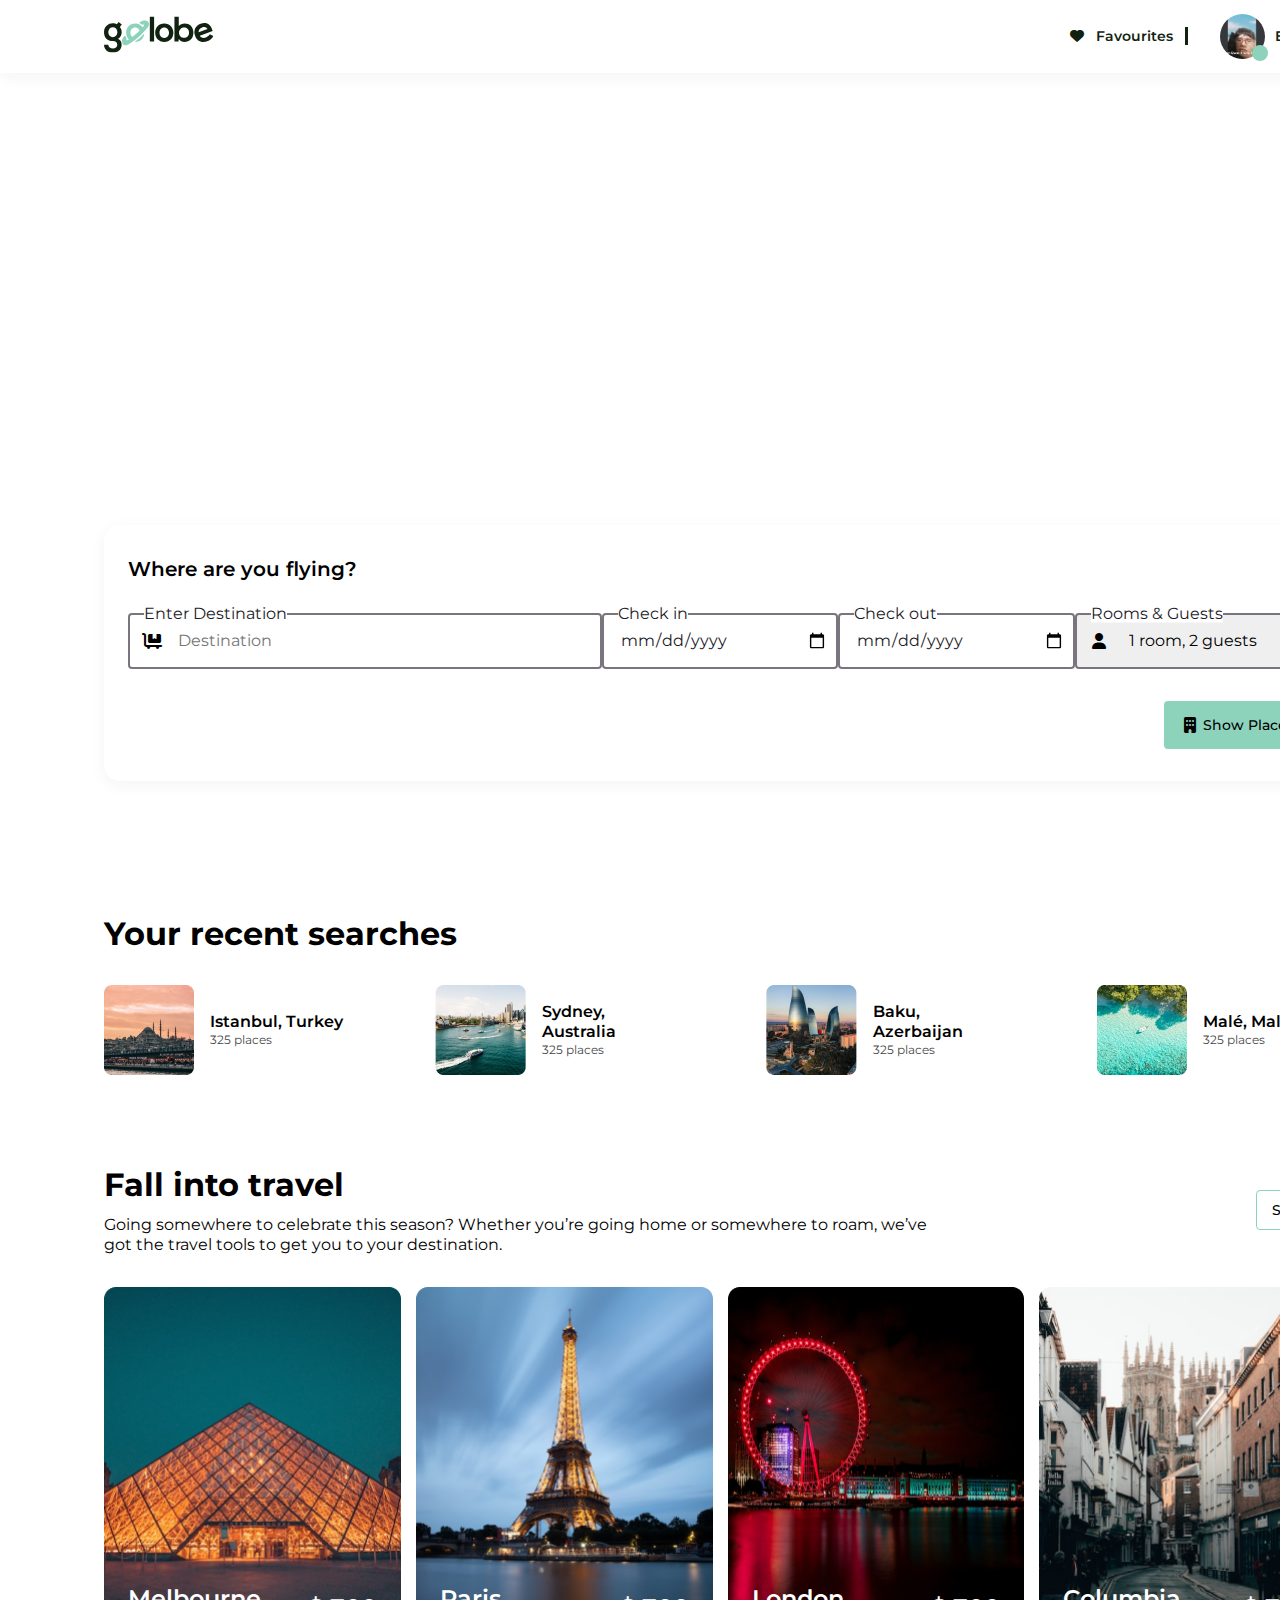
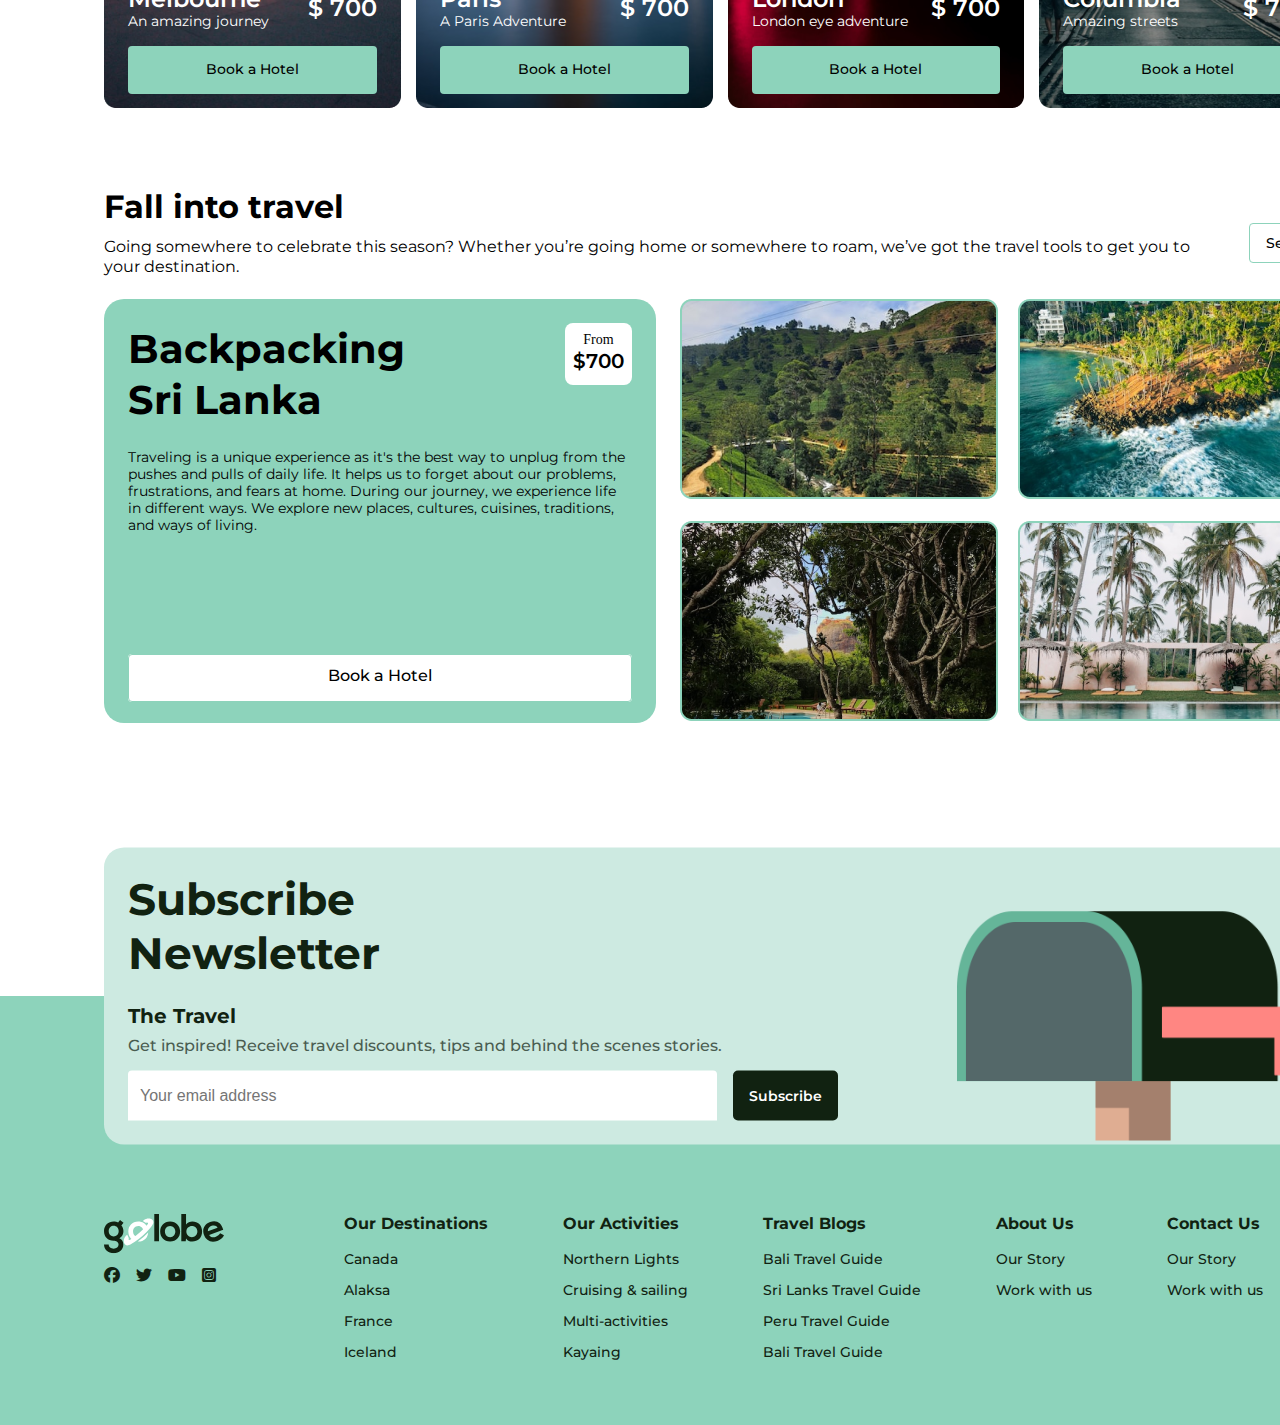
==== commit cb99900e: "tao push ne dcm" ====
--- a/index.html
+++ b/index.html
@@ -151,7 +151,7 @@
                         <div class="input-field">
                             <input type="text" class="input-box font-weight-400 text-dark" placeholder="Destination">
                             <label for=" " class="input-label font-weight-400 text-dark">Enter Destination</label>
-                            <!-- <i class="fa-solid fa-cart-flatbed input-icon"></i> -->
+                            <i class="fa-solid fa-cart-flatbed input-icon"></i>
                         </div>
                         <div class="input-field">
                             <input type="date" class="input-box font-weight-400 text-dark" placeholder="Check">
@@ -169,12 +169,13 @@
                                 <option value="1" class="text-dark font-weight-400">1 room, 2 guests</option>
                             </select>
                             <label for=" " class="input-label font-weight-400 text-dark">Rooms & Guests</label>
-                            <!-- <i class="fa-solid fa-user input-icon"></i> -->
+                            <i class="fa-solid fa-user input-icon"></i>
                         </div>
                     </div>
                     <div class="search-btn">
                         <a href="#" class="btn-icon bg-primary">
-                            <!-- <i class="fa-solid fa-building text-dark font-weight-500"></i> -->
+                            <!-- <i class="fa-solid fa-user input-icon"></i> -->
+                            <i class="fa-solid fa-building input-icon"></i>
                             <p class="font-weight-500 text-black">Show Places</p>
                         </a>
                     </div>
@@ -183,34 +184,34 @@
                 <div class="recent-searches">
                     <h1 class="font-weight-700 text-black">Your recent searches</h1>
                     <div class="list-city">
-                        <div class="city-group">
+                        <a href="#" class="city-group">
                             <img src="./images/Istanbul.png" alt="Istanbul">
                             <div class="city-name">
                                 <h1 class="font-weight-600 text-black">Istanbul, Turkey</h1>
                                 <p class="text-black font-weight-400">325 places</p>
                             </div>
-                        </div>
-                        <div class="city-group">
+                        </a>
+                        <a href="#" class="city-group">
                             <img src="./images/Sydney.png" alt="Sydney">
                             <div class="city-name">
                                 <h1 class="font-weight-600 text-black">Sydney, Australia</h1>
                                 <p class="text-black font-weight-400">325 places</p>
                             </div>
-                        </div>
-                        <div class="city-group">
+                        </a>
+                        <a href="#" class="city-group">
                             <img src="./images/Baku.png" alt="Baku">
                             <div class="city-name">
                                 <h1 class="font-weight-600 text-black">Baku, Azerbaijan</h1>
                                 <p class="text-black font-weight-400">325 places</p>
                             </div>
-                        </div>
-                        <div class="city-group">
+                        </a>
+                        <a href="#" class="city-group">
                             <img src="./images/Malé.png" alt="Male">
                             <div class="city-name">
                                 <h1 class="font-weight-600 text-black">Malé, Maldives</h1>
                                 <p class="text-black font-weight-400">325 places</p>
                             </div>
-                        </div>
+                        </a>
                     </div>
                 </div>
 
@@ -230,72 +231,80 @@
                     </div>
                     <div class="f-famous-place">
                         <div class="ffp-card">
-                            <div class="melbourne">
+                            <div class="card-beta">
+                                <img src="./images/Melbourne.png" alt="" class="card-img">
                                 <div class="card-text">
-                                    <div class="card-title">
-                                        <h1 class="font-weight-600 text-white">Melbourne</h1>
-                                        <p class="font-weight-400 text-white">An amazing journey</p>
+                                    <div class="card-content">
+                                        <div class="card-title">
+                                            <h1 class="font-weight-600 text-white">Melbourne</h1>
+                                            <p class="font-weight-400 text-white">An amazing journey</p>
+                                        </div>
+                                        <div class="card-cost">
+                                            <h1 class="font-weight-600 text-white">$ 700</h1>
+                                        </div>
                                     </div>
-                                    <div class="card-cost">
-                                        <h1 class="font-weight-600 text-white">$ 700</h1>
+                                    <a href="#" class="booking-btn">
+                                            <p class="font-weight-500 text-black">Book a Hotel</p>
+                                    </a>
+                                </div>
+
+                            </div>
+
+                            <div class="card-beta">
+                                <img src="./images/Paris.png" alt="" class="card-img">
+                                <div class="card-text">
+                                    <div class="card-content">
+                                        <div class="card-title">
+                                            <h1 class="font-weight-600 text-white">Paris</h1>
+                                            <p class="font-weight-400 text-white">A Paris Adventure</p>
+                                        </div>
+                                        <div class="card-cost">
+                                            <h1 class="font-weight-600 text-white">$ 700</h1>
+                                        </div>
                                     </div>
-                                </div>
-                                <div class="booking-btn">
-                                    <a href="#" class="booking-btn-icon">
-                                        <p class="font-weight-500 text-black">Book a Hotel</p>
+                                    <a href="#" class="booking-btn">
+                                            <p class="font-weight-500 text-black">Book a Hotel</p>
                                     </a>
                                 </div>
-                            </div>
-
-                            <div class="paris">
+
+                            </div>
+
+                            <div class="card-beta">
+                                <img src="./images/London.png" alt="" class="card-img">
                                 <div class="card-text">
-                                    <div class="card-title">
-                                        <h1 class="font-weight-600 text-white">Paris</h1>
-                                        <p class="font-weight-400 text-white">A Paris Adventure</p>
+                                    <div class="card-content">
+                                        <div class="card-title">
+                                            <h1 class="font-weight-600 text-white">London</h1>
+                                            <p class="font-weight-400 text-white">London eye adventure</p>
+                                        </div>
+                                        <div class="card-cost">
+                                            <h1 class="font-weight-600 text-white">$ 700</h1>
+                                        </div>
                                     </div>
-                                    <div class="card-cost">
-                                        <h1 class="font-weight-600 text-white">$ 700</h1>
+                                    <a href="#" class="booking-btn">
+                                            <p class="font-weight-500 text-black">Book a Hotel</p>
+                                    </a>
+                                </div>
+
+                            </div>
+
+                            <div class="card-beta">
+                                <img src="./images/Columbia.png" class="card-img" alt="">
+                                <div class="card-text">
+                                    <div class="card-content">
+                                        <div class="card-title">
+                                            <h1 class="font-weight-600 text-white">Columbia</h1>
+                                            <p class="font-weight-400 text-white">Amazing streets</p>
+                                        </div>
+                                        <div class="card-cost">
+                                            <h1 class="font-weight-600 text-white">$ 700</h1>
+                                        </div>
                                     </div>
-                                </div>
-                                <div class="booking-btn">
-                                    <a href="#" class="">
-                                        <p class="font-weight-500 text-black">Book a Hotel</p>
-                                    </a>
-                                </div>
-                            </div>
-
-                            <div class="london">
-                                <div class="card-text">
-                                    <div class="card-title">
-                                        <h1 class="font-weight-600 text-white">London</h1>
-                                        <p class="font-weight-400 text-white">London eye adventure</p>
-                                    </div>
-                                    <div class="card-cost">
-                                        <h1 class="font-weight-600 text-white">$ 700</h1>
-                                    </div>
-                                </div>
-                                <div class="booking-btn">
-                                    <a href="#" class="">
-                                        <p class="font-weight-500 text-black">Book a Hotel</p>
-                                    </a>
-                                </div>
-                            </div>
-
-                            <div class="columbia">
-                                <div class="card-text">
-                                    <div class="card-title">
-                                        <h1 class="font-weight-600 text-white">Columbia</h1>
-                                        <p class="font-weight-400 text-white">Amazing streets</p>
-                                    </div>
-                                    <div class="card-cost">
-                                        <h1 class="font-weight-600 text-white">$ 700</h1>
-                                    </div>
-                                </div>
-                                <div class="booking-btn">
-                                    <a href="#" class="">
-                                        <p class="font-weight-500 text-black">Book a Hotel</p>
-                                    </a>
-                                </div>
+                                    <a href="#" class="booking-btn">
+                                            <p class="font-weight-500 text-black">Book a Hotel</p>
+                                    </a>    
+                                </div>
+
                             </div>
                         </div>
                     </div>
@@ -414,7 +423,7 @@
             </div>
         </footer>
 
-    <script src="./js/main.js"></script>
+        <script src="./js/main.js"></script>
 </body>
 
 </html>--- a/css/home.css
+++ b/css/home.css
@@ -1,7 +1,471 @@
-@media only screen and (min-width: 1232px) {
+.wrap {
+    width: 100%;
+    max-width: 1232px;
+    margin: 0 auto;
+}
+
+.home-title {
+    width: 100%;
+    height: 537px;
+    background-image: url(../images/home.jpg);
+    background-repeat: no-repeat;
+    background-size: cover;
+    background-position: center;
+}
+
+.home-title .title-text {
+    width: 440px;
+    margin: 80px 0 0 20px;
+}
+
+.title-text h1 {
+    font-size: 45px;
+    line-height: 57px;
+}
+
+.title-text p {
+    font-size: 20px;
+    line-height: 24px;
+}
+
+.main-content {
+    padding: 48px 104px 120px;
+    position: relative;
+}
+
+.main-content .search-bar {
+    width: 100%;
+    padding: 32px 24px;
+    box-shadow: 0px 4px 16px rgba(17, 34, 17, 0.05);
+    border-radius: 16px;
+    gap: 16px;
+    position: relative;
+    top: -133px;
+}
+
+.main-content .search-bar h1 {
+    font-size: 20px;
+    line-height: 24px;
+    margin-bottom: 32px;
+}
+
+.search-bar .input-input {
+    display: flex;
+}
+
+.main-content .search-bar .input-field {
+    position: relative;
+    width: 40%;
+}
+
+.search-bar .input-field .input-box {
+    padding: 8px 16px 8px 48px;
+    font-size: 16px;
+    height: 56px;
+    border: 2px solid #79747E;
+    border-radius: 4px;
+    outline: none;
+    width: 100%;
+    font-family: 'Montserrat', sans-serif;
+}
+
+.search-bar .input-field .input-icon {
+    font-size: 16px;
+    color: var(--black-color);
+    position: absolute;
+    top: 0;
+    left: 24px;
+    top: 50%;
+    transform: translate(-50%, -50%);
+}
+
+.search-bar .input-field .input-label {
+    font-size: 16px;
+    position: absolute;
+    transform: translateY(-50%);
+    user-select: none;
+    pointer-events: none;
+    top: 0;
+    left: 16px;
+    background-color: var(--white-color);
+}
+
+.search-bar .input-field .input-box:focus {
+    border-color: var(--primary-color);
+}
+
+.main-content .search-bar .input-field input[type="date"] {
+    padding-left: 16px;
+    padding-right: 8px;
+}
+
+.main-content .search-bar .input-field input[type="date"]::-webkit-calendar-picker-indicator {
+    font-size: 18px;
+}
+
+.main-content .search-bar .input-field:not(:first-child) {
+    width: 20%;
+}
+
+.main-content .search-bar .search-btn {
+    display: flex;
+    justify-content: flex-end;
+}
+
+.main-content .search-bar .search-btn .btn-icon {
+    margin-top: 32px;
+    width: auto;
+    height: 48px;
+    padding: 14.5px 16px 0 37px;
+    font-size: 16px;
+    border-radius: 4px;
+    align-items: center;
+}
+
+.search-btn .btn-icon:hover{
+   background-color: rgb(141, 211, 187);
+}
+
+
+.search-btn .btn-icon p {
+    font-size: 14px;
+    line-height: 17px;
+
+}
+
+.search-btn .input-icon {
+    font-size: 16px;
+    color: var(--black-color);
+    position: absolute;
+    top: 0;
+    left: 24px;
+    top: 50%;
+    transform: translate(-50%, -50%);
+}
+
+.main-content .recent-searches {}
+
+.recent-searches .list-city {
+    gap: 91.67px;
+    margin-top: 32px;
+    display: flex;
+}
+
+.recent-searches .list-city .city-group {
+    display: flex;
+    align-items: center;
+    width: 245px;
+    height: 90px;
+    border-radius: 5px;
+}
+
+.recent-searches .list-city .city-group:hover{
+    box-shadow: 0px 4px 16px rgba(17, 34, 17, 0.05);
+}
+
+.recent-searches .list-city.link-city-group {
+    display: flex;
+}
+
+.city-group .city-name {
+    margin-left: 16px;
+}
+
+.city-name h1 {
+    font-size: 16px;
+    line-height: 20px;
+}
+
+.city-name p {
+    font-size: 12px;
+    line-height: 15px;
+    opacity: 0.75;
+}
+
+.main-content .famous-place {
+    padding-top: 90px;
+}
+
+.famous-place .h-famous-place {
+    gap: 40px;
+    display: flex;
+    align-items: center;
+    justify-content: space-between;
+}
+
+.h-famous-place .hfp-title {
+    width: 850px;
+}
+
+.hfp-title h1 {
+    font-size: 32px;
+    line-height: 40px;
+}
+
+.hfp-title p {
+    font-size: 16px;
+    line-height: 20px;
+    margin-top: 10px;
+}
+
+.h-famous-place .see-all-btn {
+    border-radius: 4px;
+    text-align: center;
+    position: relative;
+}
+
+.h-famous-place .see-all-btn .btn-icon {
+    width: 80px;
+    height: 40px;
+    position: relative;
+    border: 1px solid #8DD3BB;
+    border-radius: 4px;
+    padding: 11.5px 0;
+}
+
+.see-all-btn p {
+    font-size: 14px;
+    line-height: 17px;
+}
+
+.famous-place .f-famous-place {
+    margin-top: 32px;
+}
+
+.famous-place .f-famous-place .ffp-card {
+    display: flex;
+    gap: 15px;
+}
+
+.f-famous-place .card-beta {
+    width: 25%;
+    height: 420px;
+    display: flex;
+    position: relative;
+}
+
+.f-famous-place .card-beta .card-img {
+    position: absolute;
+    width: 100%;
+    z-index: 0;
+}
+
+.ffp-card .card-text {
+    margin-top: auto;
+    width: 100%;
+    margin-bottom: 13px;
+    z-index: 1;
+    padding: 0 24px;
+}
+
+.ffp-card .card-text .card-content {
+    display: flex;
+    justify-content: space-between;
+    gap: 22px;
+    align-items: center;
+}
+
+.ffp-card .card-text .card-content h1 {
+    font-size: 24px;
+    line-height: 29px;
+}
+
+.ffp-card .card-text .card-content p {
+    font-size: 14px;
+    line-height: 17px;
+}
+
+.ffp-card .card-text .booking-btn {
+    background-color: #8DD3BB;
+    display: flex;
+    text-align: center;
+    justify-content: center;
+    border-radius: 4px;
+    width: 100%;
+    height: 48px;
+    margin-top: 15.5px;
+}
+
+.ffp-card .card-text .booking-btn:hover{
+    background-color: rgb(174, 243, 209);
+}
+
+.ffp-card .booking-btn p {
+    font-size: 14px;
+    line-height: 17px;
+    margin-top: 15.5px;
+}
+
+.booking-btn .booking-btn-icon {
+    width: auto;
+    height: 48px;
+    background-color: #8DD3BB;
+}
+
+.fall-into-travel {
+    padding-top: 80px;
+}
+
+.fall-into-travel .h-fall-into-travel {
+    gap: 40px;
+    display: flex;
+    align-items: center;
+    position: relative;
+}
+
+.fall-into-travel .h-fall-into-travel .hfit-title {
+    width: 1105px;
+    height: 92px;
+    margin-bottom: 20px;
+}
+
+.hfit-title h1 {
+    font-size: 32px;
+    line-height: 40px;
+}
+
+.hfit-title p {
+    font-size: 16px;
+    line-height: 20px;
+    margin-top: 10px;
+}
+
+.h-fall-into-travel .see-all-btn {
+    border-radius: 4px;
+    text-align: center;
+    position: relative;
+}
+
+.h-fall-into-travel .see-all-btn .btn-icon {
+    width: 80px;
+    height: 40px;
+    position: relative;
+    border: 1px solid #8DD3BB;
+    border-radius: 4px;
+    padding: 11.5px 0;
+}
+
+.fall-into-travel .f-fall-into-travel {
+    display: flex;
+}
+
+.f-fall-into-travel .backpacking {
+    width: 552px;
+    height: 424px;
+    background-color: #8DD3BB;
+    border-radius: 20px;
+    padding: 24px 24px;
+    position: relative;
+    margin-right: 24px;
+}
+
+.backpacking .backpacking-title {
+    display: flex;
+    gap: 160px;
+}
+
+.backpacking-title h1 {
+    font-size: 40px;
+    line-height: 51px;
+}
+
+.backpacking-title .backpacking-cost {
+    background-color: #FFFFFF;
+    width: 68px;
+    height: 62px;
+    border-radius: 8px;
+    text-align: center;
+    padding: 8px
+}
+
+.backpacking-cost h1 {
+    font-size: 20px;
+    line-height: 24px;
+}
+
+.backpacking-cost p {
+    font-family: 'TradeGothic LT Extended';
+    font-weight: 400;
+    font-size: 14px;
+    line-height: 18px;
+}
+
+.backpacking .describe {
+    margin-top: 24px;
+    font-size: 14px;
+    line-height: 17px;
+}
+
+.backpacking .backpacking-btn {
+    background: #FFFFFF;
+    bottom: 21px;
+    left: 24px;
+    border-radius: 4px;
+    text-align: center;
+    position: absolute;
+}
+
+.backpacking-btn .backpacking-btn-icon {
+    display: block;
+    width: 504px;
+    height: 48px;
+    padding: 15.5px 204.5px;
+    border-radius: 4px;
+    border: 1px solid #8DD3BB;
+    padding: 11.5px 0;
+}
+
+.backpacking-btn .btn-icon p {
+    font-size: 14px;
+    line-height: 17px;
+}
+
+.f-fall-into-travel .backpacking-card {
+    display: grid;
+    grid-template-columns: repeat(2, 1fr);
+    gap: 20px;
+    width: 656px;
+}
+
+.form__group {
+    position: relative;
+    padding: 15px 0 0;
+    margin-top: 10px;
+}
+
+.form__field {
+    font-family: inherit;
+    width: 100%;
+    /* border: 0; */
+    border-bottom: 1px solid #d2d2d2;
+    outline: 0;
+    font-size: 16px;
+    color: #212121;
+    padding: 7px 0;
+    background: transparent;
+    transition: border-color 0.2s;
+}
+
+.form__field::placeholder {
+    color: transparent;
+}
+
+.form__label {
+
+    position: absolute;
+    top: 7px;
+    display: block;
+    transition: 0.2s;
+    font-size: 12px;
+    z-index: 1000;
+    background-color: white;
+    left: 15px;
+}
+
+@media (min-width:740px) and (max-width:1232px) {
     .wrap {
         width: 100%;
-        max-width: 1232px;
+        max-width: 768px;
         margin: 0 auto;
     }
 
@@ -45,19 +509,21 @@
     }
 
     .main-content .search-bar h1 {
-        font-size: 20px;
+        font-size: 25px;
         line-height: 24px;
         margin-bottom: 32px;
     }
 
     .search-bar .input-input {
         display: flex;
+        flex-wrap: wrap;
+        justify-content: space-between;
     }
 
     .main-content .search-bar .input-field {
         position: relative;
-        width: 40%;
-        margin: 0 10px;
+        width: 100%;
+        margin-bottom: 20px;
     }
 
     .search-bar .input-field .input-box {
@@ -71,9 +537,6 @@
         font-family: 'Montserrat', sans-serif;
     }
 
-    .input-box:focus::placeholder {
-        color: transparent;
-    }
 
     .search-bar .input-field .input-icon {
         font-size: 16px;
@@ -85,20 +548,18 @@
         transform: translate(-50%, -50%);
     }
 
-    .input-label {
-        display: none;
-    }
-
-    .input-box:focus~.input-label {
+    .search-bar .input-field .input-label {
         font-size: 16px;
         position: absolute;
-        top: -8px;
         left: 10px;
         background-color: var(--white-color);
         display: block;
         padding: 0 3px;
     }
 
+    .main-content .search-bar .input-field:not(:first-child) {
+        width: 33%;
+    }
 
     .search-bar .input-field .input-box:focus {
         border-color: var(--primary-color);
@@ -109,441 +570,16 @@
         padding-right: 8px;
     }
 
-    .main-content .search-bar .input-field:not(:first-child) {
-        width: 20%;
-    }
-
     .main-content .search-bar .input-field input[type="date"]::-webkit-calendar-picker-indicator {
         font-size: 18px;
     }
 
-
-
-    .main-content .search-bar .search-btn .btn-icon {
-        margin-top: 32px;
-        width: 142px;
-        height: 48px;
-        text-align: center;
-        padding-top: 14.5px;
-    }
-
-
-    .search-btn .btn-icon p {
-        font-size: 14px;
-        line-height: 17px;
-
-    }
-
-    .main-content .recent-searches {}
-
-    .recent-searches .list-city {
-        gap: 91.67px;
-
-        margin-top: 32px;
-        display: flex;
-    }
-
-    .recent-searches .list-city .city-group {
-        display: flex;
-        align-items: center;
-        width: 245px;
-        height: 90px;
-    }
-
-    .city-group .city-name {
-        margin-left: 16px;
-    }
-
-    .city-name h1 {
-        font-size: 16px;
-        line-height: 20px;
-    }
-
-    .city-name p {
-        font-size: 12px;
-        line-height: 15px;
-        opacity: 0.75;
-    }
-
-    .main-content .famous-place {
-        padding-top: 90px;
-    }
-
-    .famous-place .h-famous-place {
-        gap: 40px;
-        display: flex;
-        align-items: center;
-        justify-content: space-between;
-    }
-
-    .h-famous-place .hfp-title {
-        width: 850px;
-    }
-
-    .hfp-title h1 {
-        font-size: 32px;
-        line-height: 40px;
-    }
-
-    .hfp-title p {
-        font-size: 16px;
-        line-height: 20px;
-        margin-top: 10px;
-    }
-
-    .h-famous-place .see-all-btn {
-        border-radius: 4px;
-        text-align: center;
-        position: relative;
-    }
-
-    .h-famous-place .see-all-btn .btn-icon {
-        width: 80px;
-        height: 40px;
-        position: relative;
-        border: 1px solid #8DD3BB;
-        border-radius: 4px;
-        padding: 11.5px 0;
-    }
-
-    .see-all-btn p {
-        font-size: 14px;
-        line-height: 17px;
-    }
-
-    .famous-place .f-famous-place {
-        margin-top: 32px;
-    }
-
-    .famous-place .f-famous-place .ffp-card {
-        display: flex;
-    }
-
-    .f-famous-place .melbourne {
-        background-image: url(../images/Melbourne.png);
-        background-repeat: no-repeat;
-        width: 296px;
-        height: 420px;
-        margin-right: 16px;
-        padding: 0 24px;
-        position: relative;
-    }
-
-    .f-famous-place .paris {
-        background-image: url(../images/Paris.png);
-        background-repeat: no-repeat;
-        width: 296px;
-        height: 420px;
-        margin-right: 16px;
-        padding: 0 24px;
-        position: relative;
-    }
-
-    .f-famous-place .london {
-        background-image: url(../images/London.png);
-        background-repeat: no-repeat;
-        width: 296px;
-        height: 420px;
-        margin-right: 16px;
-        padding: 0 24px;
-        position: relative;
-    }
-
-    .f-famous-place .columbia {
-        background-image: url(../images/Columbia.png);
-        background-repeat: no-repeat;
-        width: 296px;
-        height: 420px;
-        padding: 0 24px;
-        position: relative;
-    }
-
-    .ffp-card .card-text {
-        display: flex;
-        align-items: center;
-        gap: 38px;
-        position: absolute;
-        bottom: 82px;
-        left: 24px;
-    }
-
-    .ffp-card .card-text h1 {
-        font-size: 24px;
-        line-height: 29px;
-    }
-
-    .ffp-card .card-text p {
-        font-size: 14px;
-        line-height: 17px;
-    }
-
-    .ffp-card .booking-btn {
-        background-color: #8DD3BB;
-        position: absolute;
-        bottom: 24px;
-        text-align: center;
-        border-radius: 4px;
-        width: 248px;
-        height: 48px;
-    }
-
-    .booking-btn:hover {
-        background-color: #cdfae9;
-    }
-
-    .ffp-card .booking-btn p {
-        font-size: 14px;
-        line-height: 17px;
-        margin-top: 15.5px;
-    }
-
-    .booking-btn .booking-btn-icon {
-        width: 142px;
-        height: 48px;
-        background-color: #8DD3BB;
-    }
-
-    .fall-into-travel {
-        padding-top: 80px;
-    }
-
-    .fall-into-travel .h-fall-into-travel {
-        gap: 40px;
-        display: flex;
-        align-items: center;
-        position: relative;
-    }
-
-    .fall-into-travel .h-fall-into-travel .hfit-title {
-        width: 1105px;
-        height: 92px;
-        margin-bottom: 20px;
-    }
-
-    .hfit-title h1 {
-        font-size: 32px;
-        line-height: 40px;
-    }
-
-    .hfit-title p {
-        font-size: 16px;
-        line-height: 20px;
-        margin-top: 10px;
-    }
-
-    .h-fall-into-travel .see-all-btn {
-        border-radius: 4px;
-        text-align: center;
-        position: relative;
-    }
-
-    .h-fall-into-travel .see-all-btn .btn-icon {
-        width: 80px;
-        height: 40px;
-        position: relative;
-        border: 1px solid #8DD3BB;
-        border-radius: 4px;
-        padding: 11.5px 0;
-    }
-
-    .fall-into-travel .f-fall-into-travel {
-        display: flex;
-    }
-
-    .f-fall-into-travel .backpacking {
-        width: 552px;
-        height: 424px;
-        background-color: #8DD3BB;
-        border-radius: 20px;
-        padding: 24px 24px;
-        position: relative;
-        margin-right: 24px;
-    }
-
-    .backpacking .backpacking-title {
-        display: flex;
-        gap: 160px;
-    }
-
-    .backpacking-title h1 {
-        font-size: 40px;
-        line-height: 51px;
-    }
-
-    .backpacking-title .backpacking-cost {
-        background-color: #FFFFFF;
-        width: 68px;
-        height: 62px;
-        border-radius: 8px;
-        text-align: center;
-        padding: 8px
-    }
-
-    .backpacking-cost h1 {
-        font-size: 20px;
-        line-height: 24px;
-    }
-
-    .backpacking-cost p {
-        font-family: 'TradeGothic LT Extended';
-        font-weight: 400;
-        font-size: 14px;
-        line-height: 18px;
-    }
-
-    .backpacking .describe {
-        margin-top: 24px;
-        font-size: 14px;
-        line-height: 17px;
-    }
-
-    .backpacking .backpacking-btn {
-        background: #FFFFFF;
-        bottom: 21px;
-        left: 24px;
-        border-radius: 4px;
-        text-align: center;
-        position: absolute;
-    }
-
-    .backpacking-btn .backpacking-btn-icon {
-        display: block;
-        width: 504px;
-        height: 48px;
-        padding: 15.5px 204.5px;
-        border-radius: 4px;
-        border: 1px solid #8DD3BB;
-        padding: 11.5px 0;
-    }
-
-    .backpacking-btn .btn-icon p {
-        font-size: 14px;
-        line-height: 17px;
-    }
-
-    .f-fall-into-travel .backpacking-card {
-        display: grid;
-        grid-template-columns: repeat(2, 1fr);
-        gap: 20px;
-        width: 656px;
-    }
-
-    .form__group {
-        position: relative;
-        padding: 15px 0 0;
-        margin-top: 10px;
-    }
-
-    .form__field {
-        font-family: inherit;
-        width: 100%;
-        /* border: 0; */
-        border-bottom: 1px solid #d2d2d2;
-        outline: 0;
-        font-size: 16px;
-        color: #212121;
-        padding: 7px 0;
-        background: transparent;
-        transition: border-color 0.2s;
-    }
-
-    .form__field::placeholder {
-        color: transparent;
-    }
-
-    .form__label {
-
-        position: absolute;
-        top: 7px;
-        display: block;
-        transition: 0.2s;
-        font-size: 12px;
-        z-index: 1000;
-        background-color: white;
-        left: 15px;
-    }
-}
-
-@media (min-width:768px) and (max-width:1232px) {
-    .wrap {
-        width: 100%;
-        max-width: 768px;
-        margin: 0 auto;
-    }
-
-    .home-title {
-        width: 100%;
-        height: 537px;
-        background-image: url(../images/home.jpg);
-        background-repeat: no-repeat;
-        background-size: cover;
-        background-position: center;
-    }
-
-    .home-title .title-text {
-        width: 440px;
-        margin: 80px 0 0 20px;
-    }
-
-    .title-text h1 {
-        font-size: 45px;
-        line-height: 57px;
-    }
-
-    .title-text p {
-        font-size: 20px;
-        line-height: 24px;
-    }
-
-    .main-content {
-        padding: 48px 104px 120px;
-        position: relative;
-    }
-
-    .main-content .search-bar {
-        width: 100%;
-        padding: 32px 24px;
-        box-shadow: 0px 4px 16px rgba(17, 34, 17, 0.05);
-        border-radius: 16px;
-        gap: 16px;
-        position: relative;
-        top: -133px;
-    }
-
-    .main-content .search-bar h1 {
-        font-size: 20px;
-        line-height: 24px;
-        margin-bottom: 32px;
-    }
-
-    .search-bar .input-input {
-        display: flex;
-        flex-wrap: wrap;
-        justify-content: space-between;
-    }
-
-    .main-content .search-bar .input-field {
-        position: relative;
-        width: 45%;
-        margin-bottom: 20px;
-    }
-
-    .search-bar .input-field .input-box {
-        padding: 8px 16px 8px 48px;
-        font-size: 16px;
-        height: 56px;
-        border: 2px solid #79747E;
-        border-radius: 4px;
-        outline: none;
-        width: 100%;
-        font-family: 'Montserrat', sans-serif;
-    }
-
-    .input-box:focus::placeholder {
-        color: transparent;
-    }
-
-    .search-bar .input-field .input-icon {
+    .main-content .search-bar .search-btn {
+        display: flex;
+        justify-content: flex-end;
+    }
+
+    .search-btn .input-icon {
         font-size: 16px;
         color: var(--black-color);
         position: absolute;
@@ -553,43 +589,15 @@
         transform: translate(-50%, -50%);
     }
 
-    .input-label {
-        display: none;
-    }
-
-    .input-box:focus~.input-label {
-        font-size: 16px;
-        position: absolute;
-        top: -8px;
-        left: 10px;
-        background-color: var(--white-color);
-        display: block;
-        padding: 0 3px;
-    }
-
-
-    .search-bar .input-field .input-box:focus {
-        border-color: var(--primary-color);
-    }
-
-    .main-content .search-bar .input-field input[type="date"] {
-        padding-left: 16px;
-        padding-right: 8px;
-    }
-
-    .main-content .search-bar .input-field input[type="date"]::-webkit-calendar-picker-indicator {
-        font-size: 18px;
-    }
-
 
     .main-content .search-bar .search-btn .btn-icon {
         margin-top: 20px;
-        width: 142px;
+        width: auto;
         height: 48px;
-        text-align: center;
-        padding-top: 14.5px;
-    }
-
+        border-radius: 4px;
+        align-items: center;
+        padding: 14.5px 16px 0 37px;
+    }
 
     .search-btn .btn-icon p {
         font-size: 14px;
@@ -609,7 +617,7 @@
     .recent-searches .list-city .city-group {
         display: flex;
         align-items: center;
-        width: 245px;
+        width: 25%;
         height: 90px;
     }
 
@@ -640,7 +648,7 @@
     }
 
     .h-famous-place .hfp-title {
-        width: 50%;
+        width: 75%;
     }
 
     .hfp-title h1 {
@@ -680,91 +688,63 @@
         display: flex;
         flex-wrap: wrap;
         justify-content: space-between;
-    }
-
-    .f-famous-place .melbourne {
-        background-image: url(../images/Melbourne.png);
-        background-repeat: no-repeat;
-        width: 296px;
-        height: 420px;
+        gap: 40px;
+    }
+
+    .f-famous-place .card-beta {
+        width: 40%;
+        max-height: 600px;
+        display: flex;
+        position: relative;
+    }
+
+    .f-famous-place .card-beta .card-img {
+        position: absolute;
+        width: 100%;
+        z-index: 0;
+    }
+    
+    .ffp-card .card-text {
+        margin-top: auto;
+        width: 100%;
+        margin-bottom: 13px;
+        z-index: 1;
         padding: 0 24px;
-        position: relative;
-        margin-bottom: 30px;
-    }
-
-    .f-famous-place .paris {
-        background-image: url(../images/Paris.png);
-        background-repeat: no-repeat;
-        width: 296px;
-        height: 420px;
-        padding: 0 24px;
-        position: relative;
-        margin-bottom: 30px;
-    }
-
-    .f-famous-place .london {
-        background-image: url(../images/London.png);
-        background-repeat: no-repeat;
-        width: 296px;
-        height: 420px;
-        padding: 0 24px;
-        position: relative;
-        margin-bottom: 30px;
-    }
-
-    .f-famous-place .columbia {
-        background-image: url(../images/Columbia.png);
-        background-repeat: no-repeat;
-        width: 296px;
-        height: 420px;
-        padding: 0 24px;
-        position: relative;
-        margin-bottom: 30px;
-    }
-
-    .ffp-card .card-text {
-        display: flex;
-        align-items: center;
-        gap: 38px;
-        position: absolute;
-        bottom: 82px;
-        left: 24px;
-    }
-
-    .ffp-card .card-text h1 {
+    }
+    
+    .ffp-card .card-text .card-content {
+        display: flex;
+        justify-content: space-between;
+    }
+    
+    .ffp-card .card-text .card-content h1 {
         font-size: 24px;
         line-height: 29px;
     }
-
-    .ffp-card .card-text p {
+    
+    .ffp-card .card-text .card-content p {
         font-size: 14px;
         line-height: 17px;
     }
-
-    .ffp-card .booking-btn {
+    
+    .ffp-card .card-text .booking-btn {
         background-color: #8DD3BB;
-        position: absolute;
-        bottom: 24px;
-        text-align: center;
-        border-radius: 4px;
-        width: 248px;
+        display: flex;
+        justify-content: center;
+        border-radius: 4px;
+        width: 100%;
         height: 48px;
-    }
-
-    .booking-btn:hover {
-        background-color: #cdfae9;
-    }
-
+        margin-top: 15.5px;
+    }
+    
+    .ffp-card .card-text .booking-btn:hover{
+        background-color: rgb(174, 243, 209);
+    }
+    
     .ffp-card .booking-btn p {
         font-size: 14px;
         line-height: 17px;
         margin-top: 15.5px;
-    }
-
-    .booking-btn .booking-btn-icon {
-        width: 142px;
-        height: 48px;
-        background-color: #8DD3BB;
     }
 
     .fall-into-travel {
@@ -930,10 +910,10 @@
     }
 }
 
-@media (max-width:739px) {
+@media only screen and (max-width:739px) {
     .wrap {
         width: 100%;
-        max-width: 360px;
+        max-width: 738px;
         margin: 0 auto;
     }
 
@@ -952,12 +932,12 @@
     }
 
     .title-text h1 {
-        font-size: 45px;
-        line-height: 57px;
+        font-size: 50px;
+        line-height: 60px;
     }
 
     .title-text p {
-        font-size: 20px;
+        font-size: 24px;
         line-height: 24px;
     }
 
@@ -977,7 +957,7 @@
     }
 
     .main-content .search-bar h1 {
-        font-size: 20px;
+        font-size: 28px;
         line-height: 24px;
         margin-bottom: 32px;
     }
@@ -985,11 +965,17 @@
     .search-bar .input-input {
         display: flex;
         flex-direction: column;
+        
     }
 
     .main-content .search-bar .input-field {
         position: relative;
         margin-bottom: 20px;
+        width: 100%;
+    }
+
+    .main-content .search-bar .input-field:not(:first-child) {
+        width: 100%;
     }
 
     .search-bar .input-field .input-box {
@@ -1001,10 +987,6 @@
         outline: none;
         width: 100%;
         font-family: 'Montserrat', sans-serif;
-    }
-
-    .input-box:focus::placeholder {
-        color: transparent;
     }
 
     .search-bar .input-field .input-icon {
@@ -1018,10 +1000,6 @@
     }
 
     .input-label {
-        display: none;
-    }
-
-    .input-box:focus~.input-label {
         font-size: 16px;
         position: absolute;
         top: -8px;
@@ -1045,15 +1023,28 @@
         font-size: 18px;
     }
 
+    .main-content .search-bar .search-btn {
+        display: flex;
+        justify-content: flex-end;
+    }
 
     .main-content .search-bar .search-btn .btn-icon {
         margin-top: 20px;
-        width: 142px;
+        width: auto;
         height: 48px;
-        text-align: center;
-        padding-top: 14.5px;
-    }
-
+        align-items: center;
+        padding: 14.5px 16px 0 37px;
+    }
+
+    .search-btn .input-icon {
+        font-size: 16px;
+        color: var(--black-color);
+        position: absolute;
+        top: 0;
+        left: 24px;
+        top: 50%;
+        transform: translate(-50%, -50%);
+    }
 
     .search-btn .btn-icon p {
         font-size: 14px;
@@ -1062,6 +1053,7 @@
 
     .recent-searches h1 {
         text-align: center;
+        font-size: 50px;
     }
 
     .recent-searches .list-city {
@@ -1069,27 +1061,29 @@
         margin-top: 32px;
         display: flex;
         justify-content: center;
+        align-items: center;
         flex-wrap: wrap;
     }
 
     .recent-searches .list-city .city-group {
         display: flex;
         align-items: center;
-        width: 70%;
         height: 90px;
+        width: 37%;
     }
 
     .city-group .city-name {
         margin-left: 40px;
+        text-align: center;
     }
 
     .city-name h1 {
-        font-size: 16px;
+        font-size: 20px;
         line-height: 20px;
     }
 
     .city-name p {
-        font-size: 12px;
+        font-size: 15px;
         line-height: 15px;
         opacity: 0.75;
     }
@@ -1107,17 +1101,16 @@
 
     .h-famous-place .hfp-title {
         width: 100%;
-        margin-bottom: 30px;
     }
 
     .hfp-title h1 {
-        font-size: 32px;
+        font-size: 50px;
         line-height: 40px;
         text-align: center;
     }
 
     .hfp-title p {
-        font-size: 16px;
+        font-size: 20px;
         line-height: 20px;
     }
 
@@ -1132,10 +1125,11 @@
         position: relative;
         border: 1px solid #8DD3BB;
         border-radius: 4px;
-        padding: 11.5px 0;
+        
     }
 
     .see-all-btn p {
+        
         font-size: 14px;
         line-height: 17px;
     }
@@ -1147,100 +1141,68 @@
     .famous-place .f-famous-place .ffp-card {
         display: flex;
         flex-direction: column;
-        justify-content: center;
-    }
-
-    .f-famous-place .melbourne {
-        background-image: url(../images/Melbourne.png);
-        background-repeat: no-repeat;
-        background-size: cover;
-        width: 100%;
-        height: 420px;
+        align-items: center;
+    }
+
+    .f-famous-place .card-beta {
+        width: 100%;
+        max-width: 500px;
+        height: 682px;
+        display: flex;
+        position: relative;
+    }
+    
+    .f-famous-place .card-beta .card-img {
+        position: absolute;
+        width: 100%;
+        z-index: 0;
+        height: 100%;
+    }
+
+    .ffp-card .card-text {
+        margin-top: 540px;
+        width: 100%;
+        z-index: 1;
         padding: 0 24px;
-        position: relative;
-        margin-bottom: 30px;
-    }
-
-    .f-famous-place .paris {
-        background-image: url(../images/Paris.png);
-        background-repeat: no-repeat;
-        background-size: cover;
-        width: 100%;
-        height: 420px;
-        padding: 0 24px;
-        position: relative;
-        margin-bottom: 30px;
-    }
-
-    .f-famous-place .london {
-        background-image: url(../images/London.png);
-        background-repeat: no-repeat;
-        background-size: cover;
-        width: 100%;
-        height: 420px;
-        padding: 0 24px;
-        position: relative;
-        margin-bottom: 30px;
-    }
-
-    .f-famous-place .columbia {
-        background-image: url(../images/Columbia.png);
-        background-repeat: no-repeat;
-        background-size: cover;
-        width: 100%;
-        height: 420px;
-        padding: 0 24px;
-        position: relative;
-        margin-bottom: 30px;
-    }
-
-    .ffp-card .card-text {
-        display: flex;
+    }
+    
+    .ffp-card .card-text .card-content {
+        display: flex;
+        justify-content: space-between;
+        gap: 22px;
         align-items: center;
-        gap: 38px;
-        position: absolute;
-        bottom: 82px;
-        left: 24px;
-    }
+    }
+
 
     .ffp-card .card-text h1 {
-        font-size: 24px;
+        font-size: 40px;
         line-height: 29px;
     }
 
     .ffp-card .card-text p {
-        font-size: 14px;
+        font-size: 18px;
         line-height: 17px;
     }
 
     .ffp-card .booking-btn {
         background-color: #8DD3BB;
-        position: absolute;
-        bottom: 24px;
+        display: flex;
         text-align: center;
         border-radius: 4px;
-        width: 248px;
+        width: 100%;
         height: 48px;
-    }
-
-    .booking-btn:hover {
-        background-color: #cdfae9;
+        margin-top: 15.5px;
+        justify-content: center;
     }
 
     .ffp-card .booking-btn p {
-        font-size: 14px;
+        font-size: 18px;
         line-height: 17px;
         margin-top: 15.5px;
     }
 
-    .booking-btn .booking-btn-icon {
-        width: 142px;
-        height: 48px;
-        background-color: #8DD3BB;
-    }
-
     .fall-into-travel {
-        padding-top: 80px;
+        padding-top: 60px;
     }
 
     .fall-into-travel .h-fall-into-travel {
@@ -1252,16 +1214,17 @@
     .fall-into-travel .h-fall-into-travel .hfit-title {
         height: 92px;
         margin-bottom: 30px;
+        max-width: 738px;
     }
 
     .hfit-title h1 {
-        font-size: 32px;
+        font-size: 50px;
         line-height: 40px;
         text-align: center;
     }
 
     .hfit-title p {
-        font-size: 16px;
+        font-size: 20px;
         line-height: 20px;
     }
 
@@ -1329,7 +1292,7 @@
 
     .backpacking .describe {
         margin-top: 24px;
-        font-size: 14px;
+        font-size: 17px;
         line-height: 17px;
     }
 
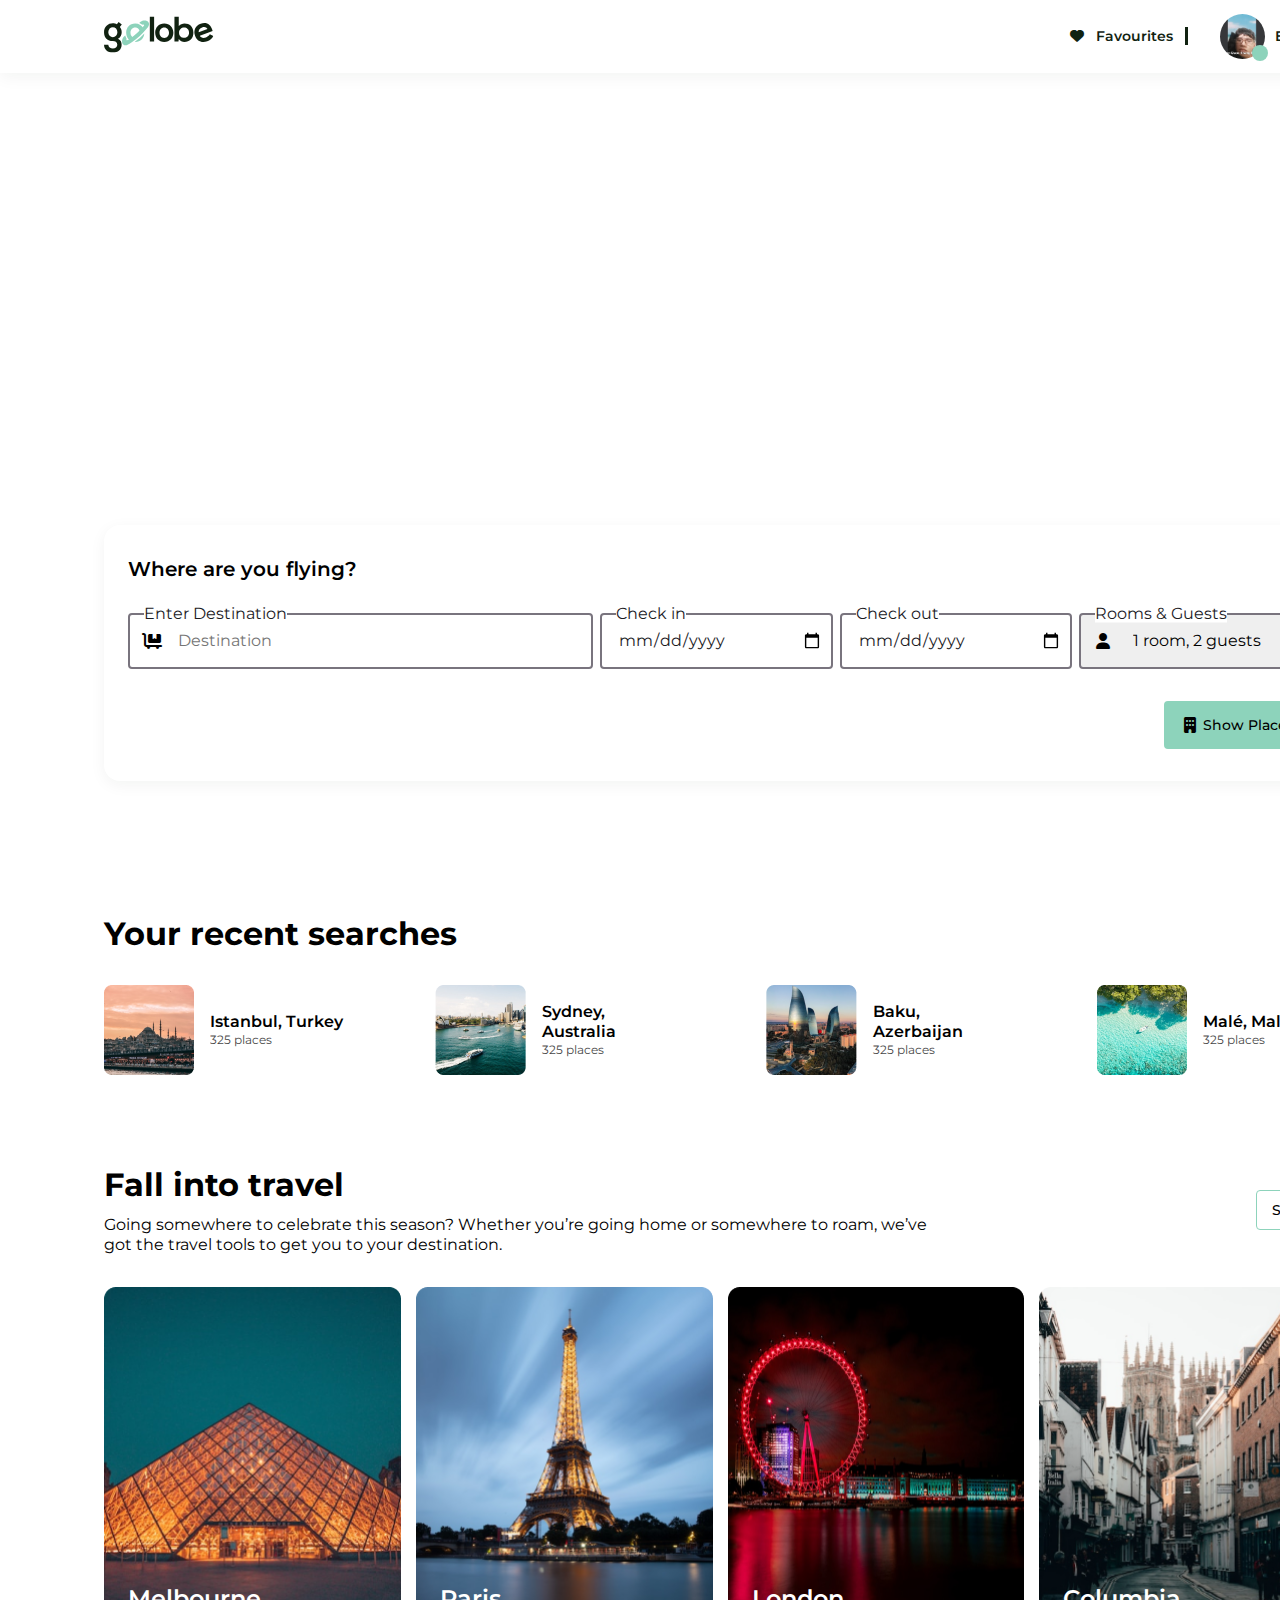
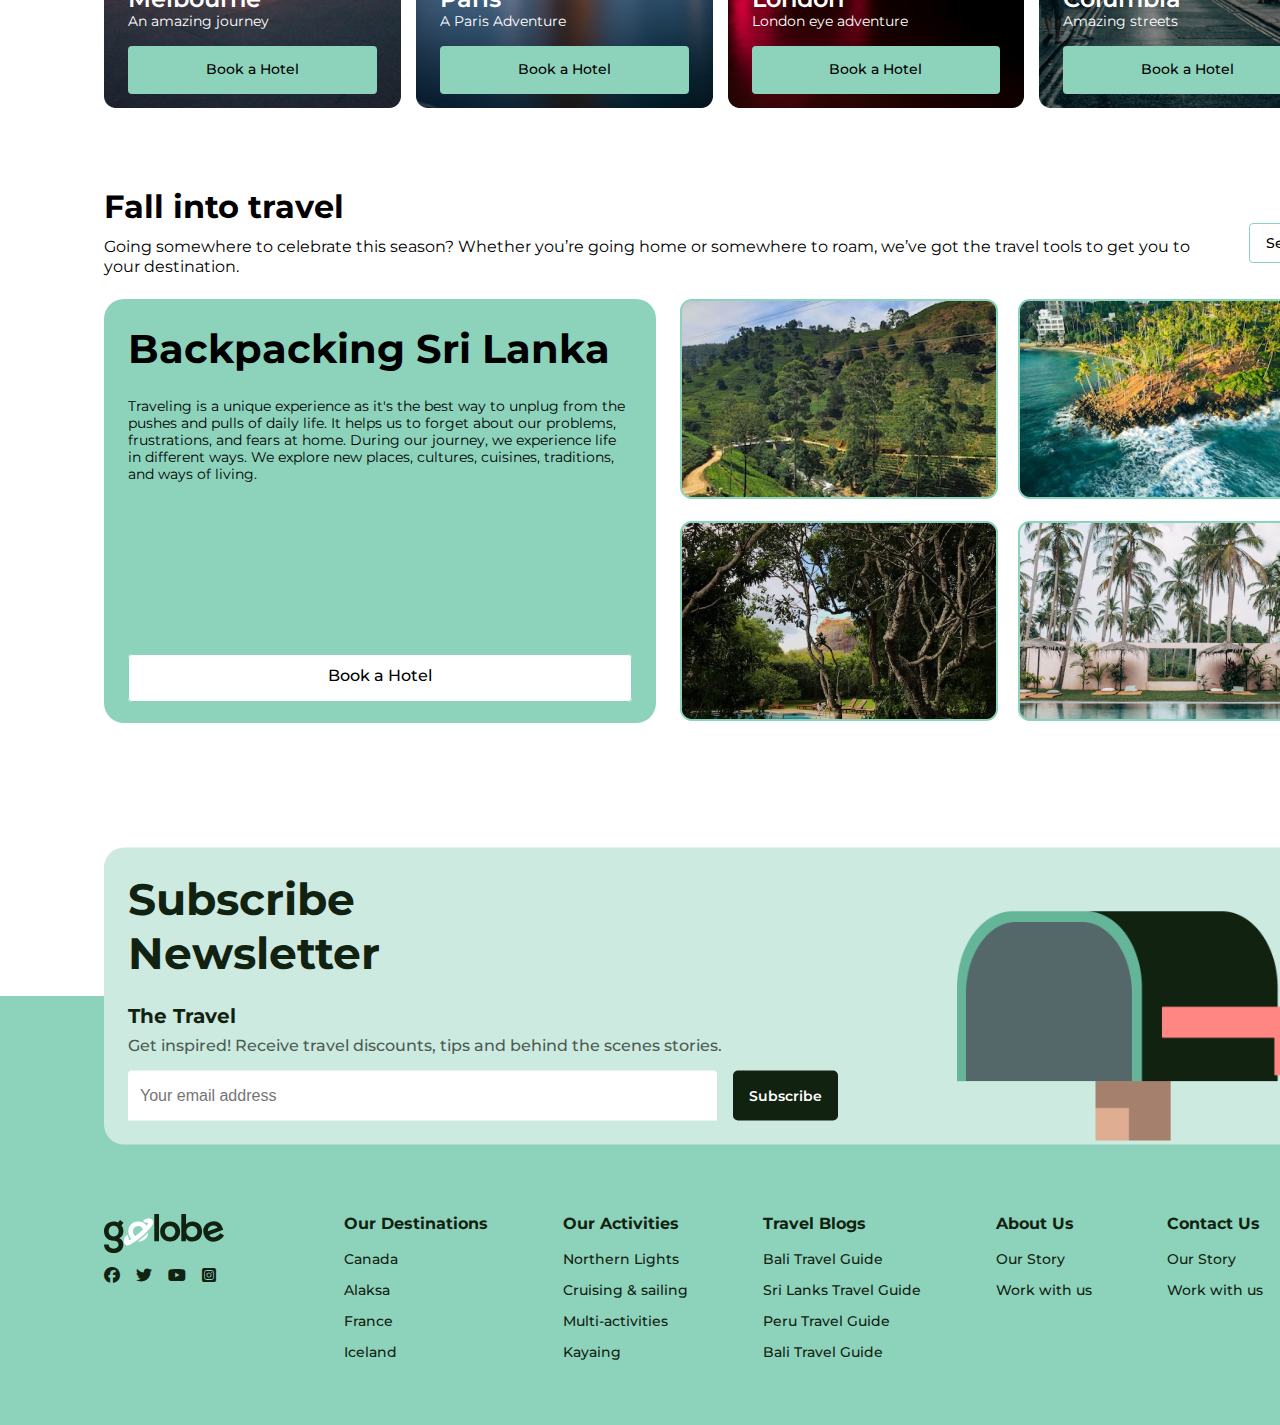
==== commit 2bdfbd89: "cai trang index deo biet bi gi :>" ====
--- a/index.html
+++ b/index.html
@@ -239,9 +239,6 @@
                                             <h1 class="font-weight-600 text-white">Melbourne</h1>
                                             <p class="font-weight-400 text-white">An amazing journey</p>
                                         </div>
-                                        <div class="card-cost">
-                                            <h1 class="font-weight-600 text-white">$ 700</h1>
-                                        </div>
                                     </div>
                                     <a href="#" class="booking-btn">
                                             <p class="font-weight-500 text-black">Book a Hotel</p>
@@ -258,9 +255,6 @@
                                             <h1 class="font-weight-600 text-white">Paris</h1>
                                             <p class="font-weight-400 text-white">A Paris Adventure</p>
                                         </div>
-                                        <div class="card-cost">
-                                            <h1 class="font-weight-600 text-white">$ 700</h1>
-                                        </div>
                                     </div>
                                     <a href="#" class="booking-btn">
                                             <p class="font-weight-500 text-black">Book a Hotel</p>
@@ -277,9 +271,6 @@
                                             <h1 class="font-weight-600 text-white">London</h1>
                                             <p class="font-weight-400 text-white">London eye adventure</p>
                                         </div>
-                                        <div class="card-cost">
-                                            <h1 class="font-weight-600 text-white">$ 700</h1>
-                                        </div>
                                     </div>
                                     <a href="#" class="booking-btn">
                                             <p class="font-weight-500 text-black">Book a Hotel</p>
@@ -296,9 +287,6 @@
                                             <h1 class="font-weight-600 text-white">Columbia</h1>
                                             <p class="font-weight-400 text-white">Amazing streets</p>
                                         </div>
-                                        <div class="card-cost">
-                                            <h1 class="font-weight-600 text-white">$ 700</h1>
-                                        </div>
                                     </div>
                                     <a href="#" class="booking-btn">
                                             <p class="font-weight-500 text-black">Book a Hotel</p>
@@ -328,10 +316,7 @@
                         <div class="backpacking">
                             <div class="backpacking-title">
                                 <h1 class="font-weight-700 text-black">Backpacking Sri Lanka</h1>
-                                <div class="backpacking-cost">
-                                    <p class="font-weight-400 text-black">From</p>
-                                    <h1 class="font-weight-600 text-black">$700</h1>
-                                </div>
+                                    
                             </div>
                             <p class="font-weight-400 text-black describe">Traveling is a unique experience as it's the
                                 best
--- a/css/home.css
+++ b/css/home.css
@@ -51,6 +51,7 @@
 
 .search-bar .input-input {
     display: flex;
+    gap: 7px;
 }
 
 .main-content .search-bar .input-field {
@@ -558,7 +559,7 @@
     }
 
     .main-content .search-bar .input-field:not(:first-child) {
-        width: 33%;
+        width: 30%;
     }
 
     .search-bar .input-field .input-box:focus {
